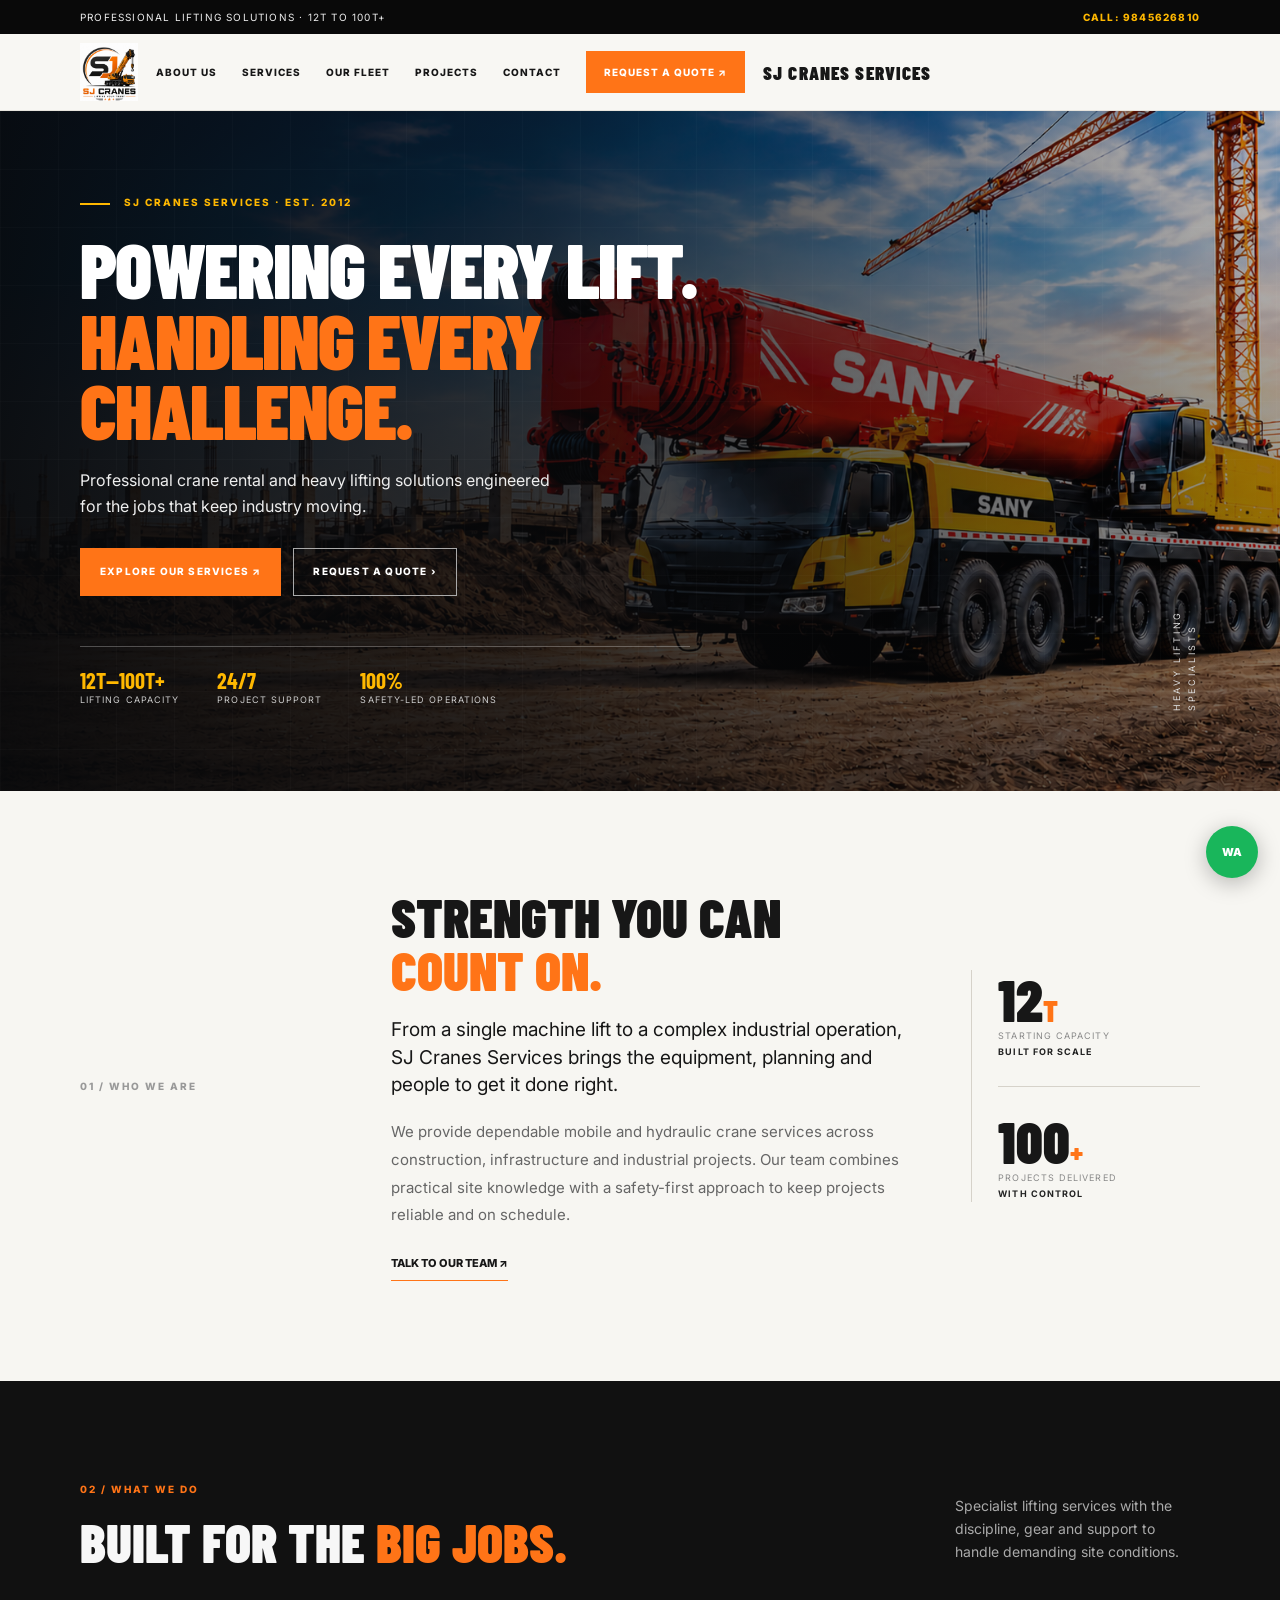
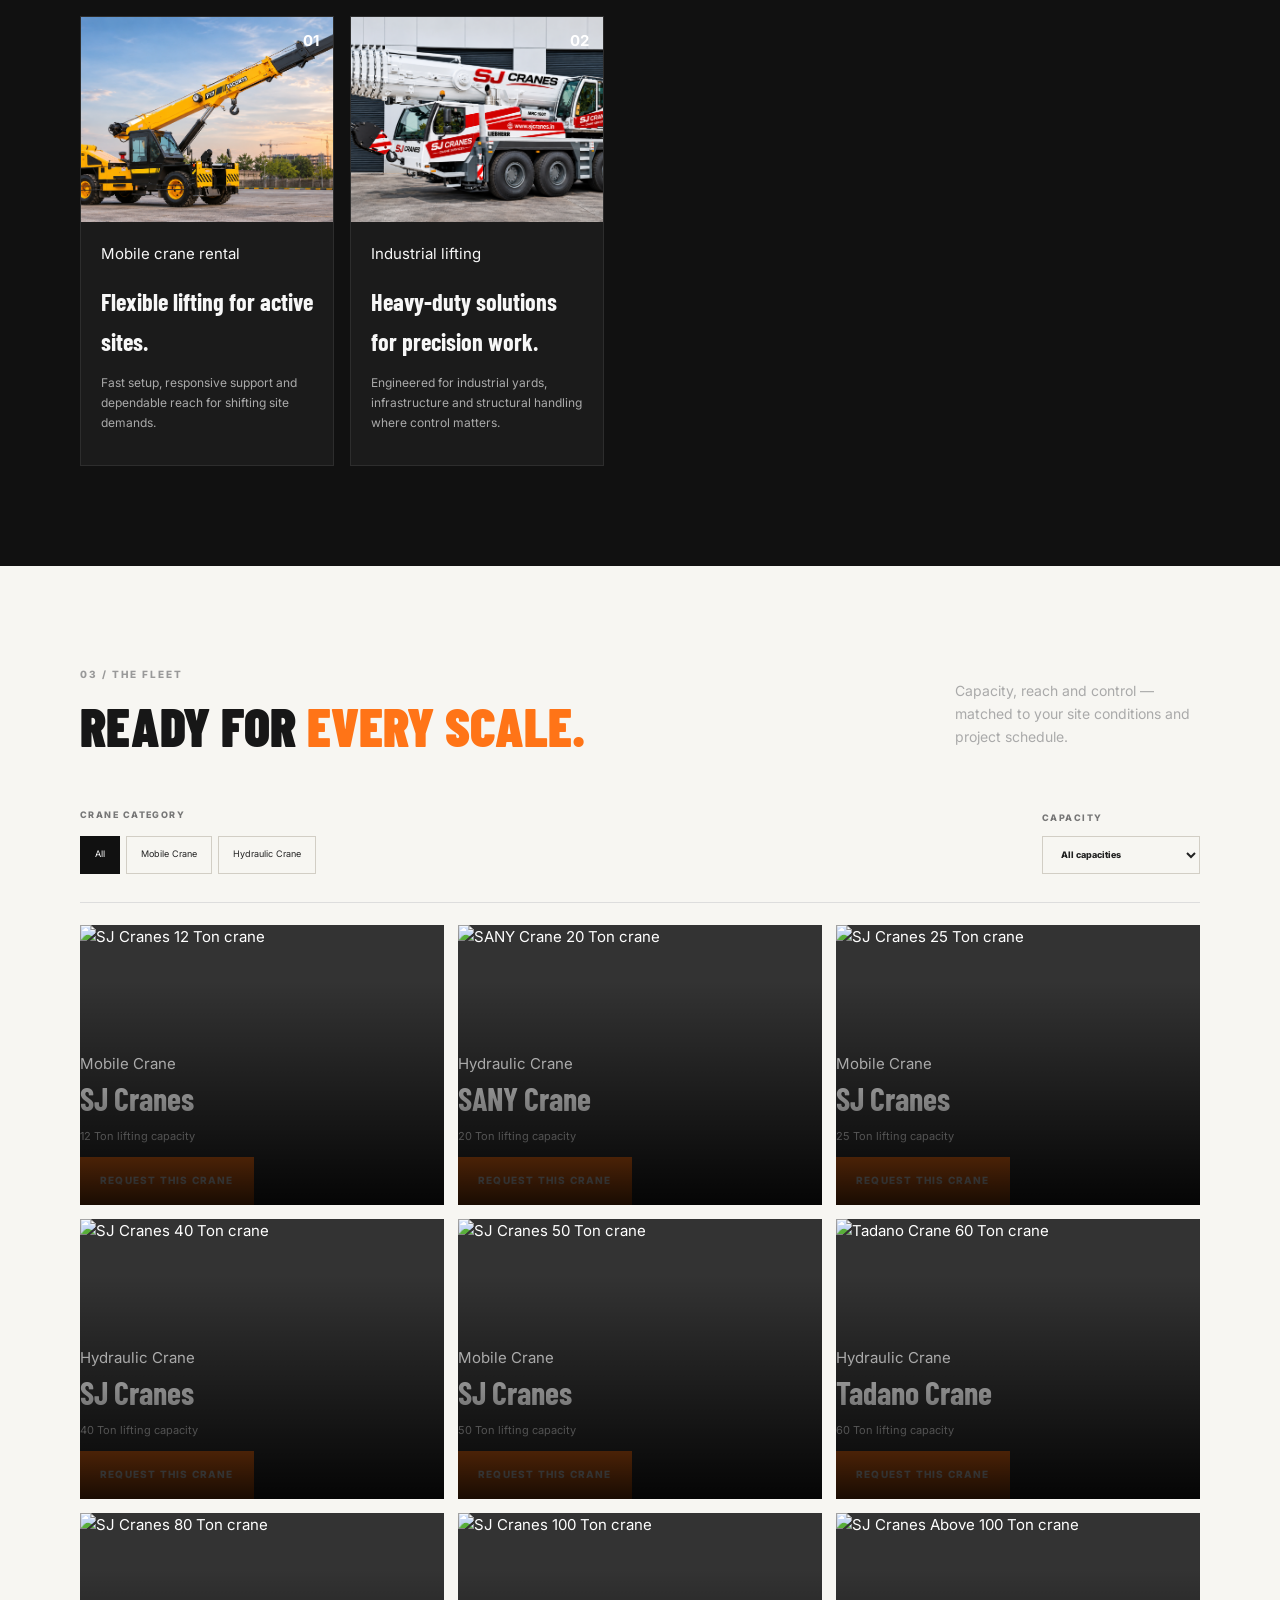
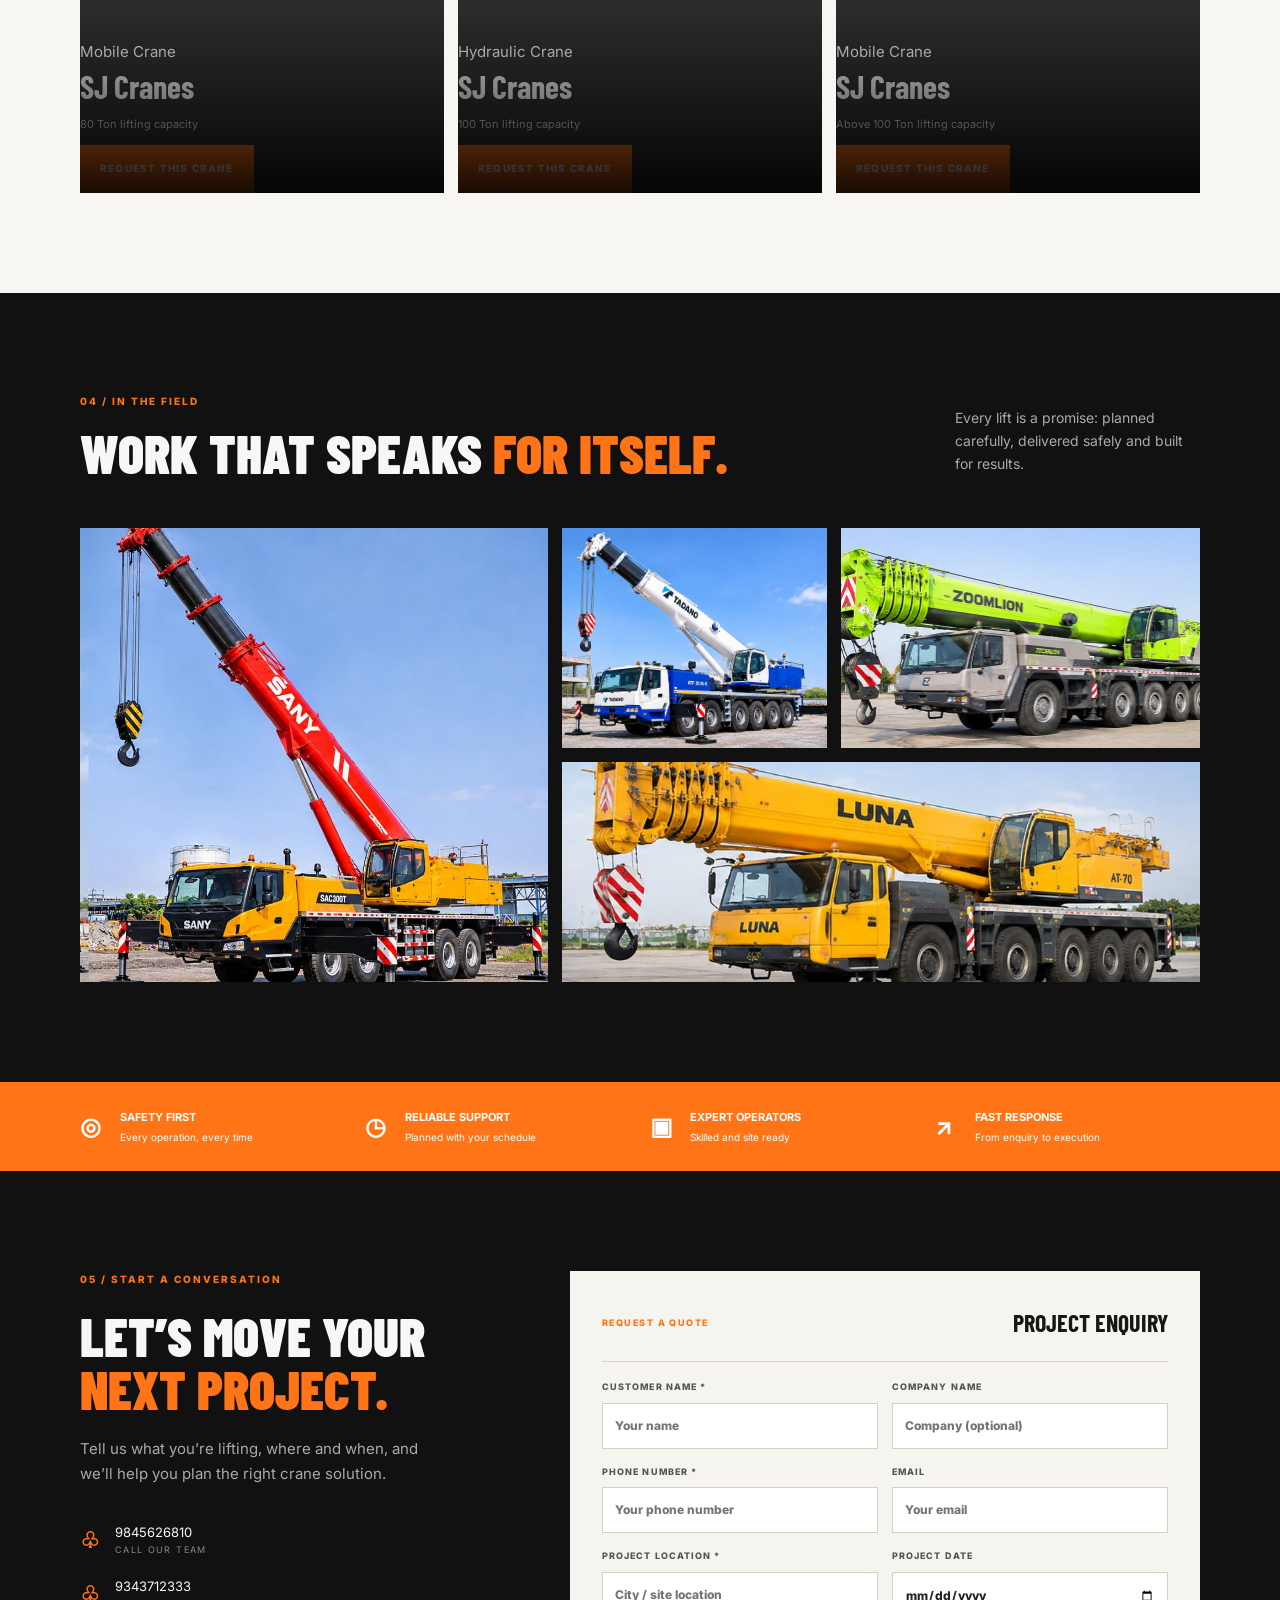
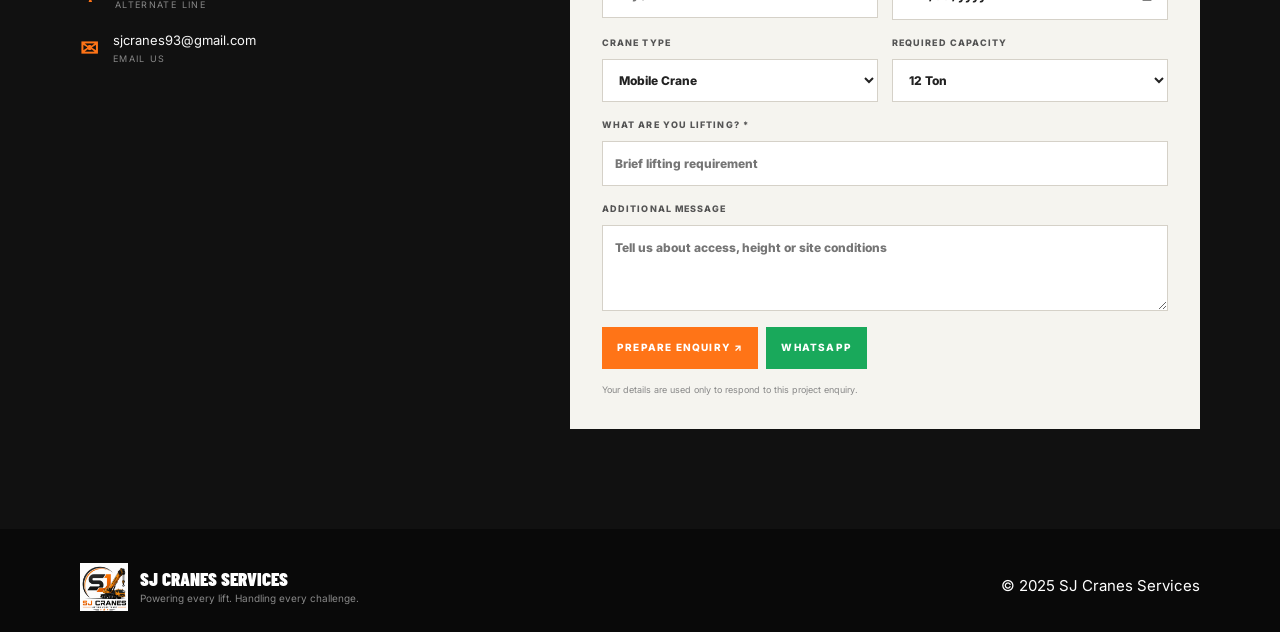
==== index.html @ b0d971dd "Update crane category button labels for clarity" ====
<!doctype html>
<html lang="en">
<head>
  <meta charset="utf-8">
  <meta name="viewport" content="width=device-width, initial-scale=1">
  <meta name="theme-color" content="#101010">
  <meta name="description" content="SJ Cranes Services — professional crane rental and heavy lifting solutions, 12T to 100T+.">
  <title>SJ Cranes Services | Professional Crane Rental</title>
  <link rel="preconnect" href="https://fonts.googleapis.com">
  <link rel="preconnect" href="https://fonts.gstatic.com" crossorigin>
  <link rel="stylesheet" href="./style.css">
</head>
<body>
  <div class="topline"><div class="container top-inner"><span>Professional lifting solutions · 12T to 100T+</span><a href="tel:+919845626810">Call: 9845626810</a></div></div>
  <header class="site-header">
    <div class="container nav-inner">
     <img src="./sj-cranes-logo.png" alt="SJ Cranes Services logo">
      <button class="menu-button" id="menuButton" aria-label="Toggle navigation" aria-expanded="false">☰</button>
      <nav class="nav-links" id="navLinks">
        <a href="#about">About us</a><a href="#services">Services</a><a href="#fleet">Our fleet</a><a href="#projects">Projects</a><a href="#contact">Contact</a>
        <a class="nav-cta" href="#contact">Request a quote ↗</a>
      </nav>
    </div>
  </header>

  <main id="home">
    <section class="hero">
  <div class="hero-grid"></div>
  <div class="container hero-content">
        <div class="hero-copy reveal">
          <div class="eyebrow"><i></i> SJ CRANES SERVICES · EST. 2012</div>
          <h1>POWERING EVERY LIFT.<br><em>HANDLING EVERY CHALLENGE.</em></h1>
          <p>Professional crane rental and heavy lifting solutions engineered for the jobs that keep industry moving.</p>
          <div class="hero-actions"><a class="button primary" href="#services">Explore our services ↗</a><a class="button outline" href="#contact">Request a quote ›</a></div>
          <div class="hero-proof"><span><strong>12T—100T+</strong><small>Lifting capacity</small></span><span><strong>24/7</strong><small>Project support</small></span><span><strong>100%</strong><small>Safety-led operations</small></span></div>
        </div>
        <div class="hero-mark">HEAVY LIFTING<br> SPECIALISTS <i></i></div>
      </div>
    </section>

    <section id="about" class="section about-section">
      <div class="container about-grid">
        <div class="section-tag">01 / WHO WE ARE</div>
        <div class="about-copy reveal"><h2>STRENGTH YOU CAN<br><span>COUNT ON.</span></h2>
          <p class="lead">From a single machine lift to a complex industrial operation, SJ Cranes Services brings the equipment, planning and people to get it done right.</p>
          <p>We provide dependable mobile and hydraulic crane services across construction, infrastructure and industrial projects. Our team combines practical site knowledge with a safety-first approach to keep projects reliable and on schedule.</p>
          <a class="text-link" href="#contact">Talk to our team ↗</a>
        </div>
        <div class="about-stat"><div class="stat-number">12<span>T</span></div><small>STARTING CAPACITY<br><b>BUILT FOR SCALE</b></small><hr><div class="stat-number">100<span>+</span></div><small>PROJECTS DELIVERED<br><b>WITH CONTROL</b></small></div>
      </div>
    </section>

    <section id="services" class="section dark-section">
      <div class="container">
        <div class="section-heading"><div><div class="section-tag orange">02 / WHAT WE DO</div><h2>BUILT FOR THE <span>BIG JOBS.</span></h2></div><p>Specialist lifting services with the discipline, gear and support to handle demanding site conditions.</p></div>
        <div class="service-grid">
          <article class="service-card reveal"><div class="service-image"><img src="./Sunset Escort.png" alt="Mobile crane rental" loading="lazy"><b>01</b></div><div class="service-body"><div class="service-copy"><span>Mobile crane rental</span><h3>Flexible lifting for active sites.</h3></div><p>Fast setup, responsive support and dependable reach for shifting site demands.</p></div></article>
          <article class="service-card reveal"><div class="service-image"><img src="./MRC 160T.png" alt="Industrial material handling" loading="lazy"><b>02</b></div><div class="service-body"><div class="service-copy"><span>Industrial lifting</span><h3>Heavy-duty solutions for precision work.</h3></div><p>Engineered for industrial yards, infrastructure and structural handling where control matters.</p></div></article>
        </div>
      </div>
    </section>

    <section id="fleet" class="section fleet-section">
      <div class="container">
        <div class="section-heading"><div><div class="section-tag">03 / THE FLEET</div><h2>READY FOR <span>EVERY SCALE.</span></h2></div><p>Capacity, reach and control — matched to your site conditions and project schedule.</p></div>
        <div class="filters">
          <div class="filter-group"><label>Crane category</label><div class="filter-buttons" id="categoryFilters"><button class="active" data-category="All">All</button><button data-category="Mobile Crane">Mobile Crane</button><button data-category="Hydraulic Crane">Hydraulic Crane</button></div></div>
          <label class="capacity-filter">Capacity<select id="capacityFilter"><option>All capacities</option></select></label>
        </div>
        <div class="fleet-grid" id="fleetGrid"></div>
      </div>
    </section>

    <section id="projects" class="section projects-section">
      <div class="container">
        <div class="section-heading"><div><div class="section-tag orange">04 / IN THE FIELD</div><h2>WORK THAT SPEAKS <span>FOR ITSELF.</span></h2></div><p>Every lift is a promise: planned carefully, delivered safely and built for results.</p></div>
        <div class="project-grid" id="projectGrid">
          <button class="project-tile tile-1" data-image="./Sany.jpeg"><img src="./Sany.jpeg" alt="SANY crane project"></button>
          <button class="project-tile" data-image="./Tadano.jpeg"><img src="./Tadano.jpeg" alt="Tadano crane project"></button>
          <button class="project-tile" data-image="./Zoomlion.jpeg"><img src="./Zoomlion.jpeg" alt="Zoomlion crane project"></button>
          <button class="project-tile tile-4" data-image="./Luna.jpeg"><img src="./Luna.jpeg" alt="Luna crane project"></button>
        </div>
      </div>
    </section>

    <section class="trust-strip"><div class="container trust-grid"><div><b>◎</b><strong>Safety first</strong><small>Every operation, every time</small></div><div><b>◷</b><strong>Reliable support</strong><small>Planned with your schedule</small></div><div><b>▣</b><strong>Expert operators</strong><small>Skilled and site ready</small></div><div><b>↗</b><strong>Fast response</strong><small>From enquiry to execution</small></div></div></section>

    <section id="contact" class="section contact-section">
      <div class="container contact-grid">
        <div class="contact-copy"><div class="section-tag orange">05 / START A CONVERSATION</div><h2>LET’S MOVE YOUR<br><span>NEXT PROJECT.</span></h2><p>Tell us what you’re lifting, where and when, and we’ll help you plan the right crane solution.</p>
          <div class="contact-list"><a href="tel:+919845626810"><b>♧</b><span>9845626810<small>CALL OUR TEAM</small></span></a><a href="tel:+919343712333"><b>♧</b><span>9343712333<small>ALTERNATE LINE</small></span></a><a href="mailto:sjcranes93@gmail.com"><b>✉</b><span>sjcranes93@gmail.com<small>EMAIL US</small></span></a></div>
        </div>
        <form class="quote-form" id="quoteForm">
          <div class="form-heading"><span>REQUEST A QUOTE</span><b>PROJECT ENQUIRY</b></div>
          <div class="form-row"><label>CUSTOMER NAME *<input name="customer_name" required placeholder="Your name"></label><label>COMPANY NAME<input name="company_name" placeholder="Company (optional)"></label></div>
          <div class="form-row"><label>PHONE NUMBER *<input name="phone" type="tel" required minlength="7" placeholder="Your phone number"></label><label>EMAIL<input name="email" type="email" placeholder="Your email"></label></div>
          <div class="form-row"><label>PROJECT LOCATION *<input name="location" required placeholder="City / site location"></label><label>PROJECT DATE<input name="project_date" type="date"></label></div>
          <div class="form-row"><label>CRANE TYPE<select name="crane_type"><option>Mobile Crane</option><option>Hydraulic Crane</option><option>Crawler Crane</option></select></label><label>REQUIRED CAPACITY<select name="capacity" id="formCapacity"><option>12 Ton</option></select></label></div>
          <label>WHAT ARE YOU LIFTING? *<input name="requirements" required placeholder="Brief lifting requirement"></label>
          <label>ADDITIONAL MESSAGE<textarea name="message" rows="3" placeholder="Tell us about access, height or site conditions"></textarea></label>
          <p class="form-notice" id="formNotice" aria-live="polite"></p>
          <div class="form-actions"><button class="button primary" type="submit">Prepare enquiry ↗</button><a class="button whatsapp" id="formWhatsapp" target="_blank" rel="noreferrer">WhatsApp</a></div>
          <small class="form-footnote">Your details are used only to respond to this project enquiry.</small>
        </form>
      </div>
    </section>
  </main>
  <footer><div class="container footer-inner"><a class="footer-brand" href="#home"><img src="./sj-cranes-logo.png" alt=""><span><b>SJ CRANES SERVICES</b><small>Powering every lift. Handling every challenge.</small></span></a><p>© 2025 SJ Cranes Services</p></div></footer>
  <a class="floating-whatsapp" href="https://wa.me/919343712333" target="_blank" rel="noreferrer" aria-label="Chat on WhatsApp">WA</a>
  <div class="lightbox" id="lightbox" aria-hidden="true"><button id="lightboxClose" aria-label="Close">×</button><img id="lightboxImage" alt="Expanded crane project"></div>
  <script src="./main.js"></script>
</body>
</html>
---- style.css ----
@import url('https://fonts.googleapis.com/css2?family=Barlow+Condensed:wght@500;600;700;800;900&family=Inter:wght@400;500;600;700;800&display=swap');
:root{--orange:#ff7417;--yellow:#ffb800;--black:#101010;--white:#f7f6f2;--muted:#aaa;--container:1120px}
*{box-sizing:border-box}html{scroll-behavior:smooth;scroll-padding-top:85px}body{margin:0;background:var(--white);color:#171717;font:15px/1.65 Inter,Arial,sans-serif}img{display:block;max-width:100%}a{color:inherit;text-decoration:none}button,input,select,textarea{font:inherit}.container{width:min(var(--container),calc(100% - 48px));margin:auto}
.topline{background:#090909;color:#eee;font-size:10px;letter-spacing:.12em;text-transform:uppercase}.top-inner{min-height:34px;display:flex;align-items:center;justify-content:space-between}.top-inner a{color:var(--yellow);font-weight:800}
.site-header{position:sticky;top:0;z-index:50;background:rgba(248,247,243,.97);border-bottom:1px solid #e7e4dd;backdrop-filter:blur(12px)}.nav-inner{min-height:76px;display:flex;align-items:center;gap:18px}.nav-inner>img{width:58px;height:58px;object-fit:contain;flex:none}.nav-inner:after{content:"SJ CRANES SERVICES";font:900 19px "Barlow Condensed",sans-serif;letter-spacing:.06em;margin-right:auto}.nav-links{display:flex;align-items:center;gap:25px}.nav-links a{font-size:10px;font-weight:800;letter-spacing:.1em;text-transform:uppercase}.nav-links a:hover{color:var(--orange)}.nav-links .nav-cta{background:var(--orange);color:white;padding:13px 18px}.menu-button{display:none}
.hero{min-height:680px;position:relative;overflow:hidden;color:white;background:linear-gradient(90deg,rgba(8,9,11,.96),rgba(8,9,11,.78) 42%,rgba(8,9,11,.24)),linear-gradient(0deg,rgba(0,0,0,.4),transparent),url("Construction Site.png") center/cover no-repeat}.hero:after{content:"";position:absolute;inset:0;pointer-events:none;opacity:.14;background-image:linear-gradient(#fff2 1px,transparent 1px),linear-gradient(90deg,#fff2 1px,transparent 1px);background-size:58px 58px}.hero-content{min-height:680px;position:relative;z-index:1;display:flex;align-items:center}.hero-copy{width:min(650px,75%);padding:65px 0}.eyebrow,.section-tag{font-size:10px;font-weight:800;letter-spacing:.2em;text-transform:uppercase;color:#999}.eyebrow{color:var(--yellow);margin-bottom:22px}.eyebrow i{display:inline-block;width:30px;height:2px;background:var(--yellow);vertical-align:middle;margin-right:10px}.hero h1,h2,h3,.stat-number,.form-heading b{font-family:"Barlow Condensed",Impact,sans-serif}.hero h1{font-size:clamp(48px,6vw,82px);line-height:.92;letter-spacing:-.02em;font-weight:900;margin:0 0 22px}.hero h1 em{font-style:normal;color:var(--orange)}.hero-copy>p{max-width:470px;color:#eee;font-size:16px}.hero-actions{display:flex;gap:12px;flex-wrap:wrap;margin-top:28px}.button{display:inline-flex;align-items:center;justify-content:center;min-height:48px;padding:0 19px;border:1px solid transparent;font-size:10px;font-weight:800;letter-spacing:.12em;text-transform:uppercase;cursor:pointer}.button.primary{background:var(--orange);color:white}.button.outline{border-color:#aaa;color:white}.button.whatsapp{background:#19a95b;color:white}.button.dark{background:#111;color:white}.hero-proof{display:flex;gap:38px;margin-top:50px;padding-top:20px;border-top:1px solid #ffffff44;max-width:610px}.hero-proof span{display:flex;flex-direction:column}.hero-proof strong{color:var(--yellow);font:700 22px "Barlow Condensed"}.hero-proof small{font-size:9px;color:#ccc;text-transform:uppercase;letter-spacing:.12em}.hero-mark{position:absolute;right:0;bottom:80px;writing-mode:vertical-rl;transform:rotate(180deg);font-size:9px;letter-spacing:.3em;color:#ddd}
.section{padding:100px 0}.section h2{font-size:clamp(36px,4.2vw,58px);line-height:.98;font-weight:900;margin:0}.section h2 span{color:var(--orange)}.about-grid{display:grid;grid-template-columns:1fr 2fr .85fr;gap:42px;align-items:center}.about-copy h2{margin-bottom:20px}.about-copy .lead{font-size:19px;line-height:1.45}.about-copy p:not(.lead){color:#666;line-height:1.85}.text-link{display:inline-block;margin-top:10px;padding-bottom:8px;border-bottom:1px solid var(--orange);font-size:11px;font-weight:800;text-transform:uppercase}.about-stat{border-left:1px solid #d6d2ca;padding-left:26px}.stat-number{font-size:58px;line-height:1;font-weight:900}.stat-number span{color:var(--orange);font-size:30px}.about-stat small{display:block;color:#888;font-size:9px;letter-spacing:.12em;line-height:1.8}.about-stat small b{color:#222}.about-stat hr{border:0;border-top:1px solid #d6d2ca;margin:25px 0}
.dark-section,.projects-section,.contact-section{background:#111;color:#f7f7f7}.section-heading{display:flex;justify-content:space-between;align-items:end;gap:35px;margin-bottom:48px}.section-heading h2{margin-top:18px}.section-heading>p{max-width:245px;color:#aaa;margin:0 0 5px;font-size:14px}.orange{color:var(--orange)}.service-grid{display:grid;grid-template-columns:repeat(2,minmax(0,254px));gap:16px}.service-card{background:#1b1b1b;border:1px solid #ffffff14}.service-image{height:205px;position:relative;overflow:hidden}.service-image img{width:100%;height:100%;object-fit:cover}.service-image b{position:absolute;top:12px;right:14px;color:white}.service-body{min-height:230px;padding:20px}.service-icon{color:var(--orange);font-size:22px}.service-body h3{font-size:24px;margin:15px 0 8px}.service-body p{min-height:55px;color:#aaa;font-size:12px}.service-body a{color:var(--yellow);font-size:10px;font-weight:800;text-transform:uppercase}
.fleet-section{background:var(--white)}.filters{display:flex;justify-content:space-between;align-items:end;gap:24px;padding-bottom:28px;margin-bottom:22px;border-bottom:1px solid #ddd}.filter-group>label,.capacity-filter{font-size:9px;font-weight:800;letter-spacing:.16em;text-transform:uppercase;color:#777}.filter-buttons{display:flex;gap:6px;margin-top:10px}.filter-buttons button,.capacity-filter select{min-height:38px;padding:0 14px;border:1px solid #d2cec5;background:transparent;color:#222;font-size:9px;cursor:pointer}.filter-buttons button.active,.filter-buttons button:hover{background:#111;color:white;border-color:#111}.capacity-filter select{display:block;min-width:158px;margin-top:10px}.fleet-grid{display:grid;grid-template-columns:repeat(3,minmax(0,1fr));gap:14px}.fleet-card{min-height:280px;position:relative;display:flex;align-items:end;overflow:hidden;color:white;background:#333}.fleet-card>img{position:absolute;inset:0;width:100%;height:100%;object-fit:cover;transition:transform .4s}.fleet-card:hover>img{transform:scale(1.05)}.fleet-card:after{content:"";position:absolute;inset:20% 0 0;background:linear-gradient(transparent,rgba(0,0,0,.9))}.fleet-card-content{position:relative;z-index:1;width:100%;padding:20px}.fleet-card .category{color:var(--yellow);font-size:9px;font-weight:800;letter-spacing:.15em;text-transform:uppercase}.fleet-card h3{font-size:32px;line-height:1.1;margin:5px 0}.fleet-card p{font-size:11px;color:#ddd}.fleet-card a{font-size:9px;font-weight:800;text-transform:uppercase}
.project-grid{display:grid;grid-template-columns:1.5fr .85fr 1.15fr;grid-template-rows:220px 220px;gap:14px}.project-tile{position:relative;overflow:hidden;padding:0;border:0;background:#292929;cursor:pointer;text-align:left}.project-tile img{width:100%;height:100%;object-fit:cover;transition:transform .4s}.project-tile:hover img{transform:scale(1.05)}.project-tile span{position:absolute;left:20px;bottom:18px;color:white;font-size:9px;font-weight:800;text-transform:uppercase}.tile-1{grid-row:span 2}.tile-4{grid-column:2/4}
.trust-strip{background:var(--orange);color:white;padding:25px 0}.trust-grid{display:grid;grid-template-columns:repeat(4,1fr);gap:20px}.trust-grid>div{display:grid;grid-template-columns:30px 1fr;align-items:center;column-gap:10px}.trust-grid b{grid-row:span 2;font-size:24px}.trust-grid strong{font-size:11px;text-transform:uppercase}.trust-grid small{font-size:10px}
.contact-grid{display:grid;grid-template-columns:.8fr 1.2fr;gap:70px;align-items:start}.contact-copy h2{margin:22px 0}.contact-copy p{max-width:360px;color:#aaa}.contact-list{display:grid;gap:18px;margin:35px 0 25px}.contact-list a{display:flex;align-items:center;gap:15px;font-size:13px}.contact-list a>b{color:var(--orange);font-size:22px}.contact-list small{display:block;color:#888;font-size:9px;letter-spacing:.15em}.map-link{display:inline-flex;flex-direction:column;color:var(--yellow);font-size:10px;font-weight:800}.map-link small{margin-top:5px;color:#aaa;font-weight:500}.quote-form{padding:32px;background:#f5f4ef;color:#171717}.form-heading{display:flex;justify-content:space-between;align-items:center;gap:15px;padding-bottom:18px;margin-bottom:18px;border-bottom:1px solid #d8d4cc}.form-heading span{color:var(--orange);font-size:9px;font-weight:800;letter-spacing:.16em}.form-heading b{font-size:24px}.quote-form label{display:block;margin-bottom:16px;color:#555;font-size:9px;font-weight:800;letter-spacing:.12em}.form-row{display:grid;grid-template-columns:1fr 1fr;gap:14px}.quote-form input,.quote-form select,.quote-form textarea{display:block;width:100%;margin-top:8px;padding:12px;min-height:43px;border:1px solid #d5d1c8;background:white;color:#222;font-size:12px;letter-spacing:0}.quote-form input:focus,.quote-form select:focus,.quote-form textarea:focus{outline:1px solid var(--orange)}.quote-form textarea{resize:vertical}.form-actions{display:flex;gap:8px;flex-wrap:wrap}.form-actions .button{min-height:42px;padding-inline:14px}.form-footnote{display:block;margin-top:14px;color:#888;font-size:9px}.form-notice{font-size:12px;color:#287a43}
footer{background:#090909;color:white;padding:30px 0 18px}.footer-inner{display:grid;grid-template-columns:1fr auto;align-items:center;gap:22px}.footer-brand{display:flex;align-items:center;gap:12px}.footer-brand img{width:48px;height:48px;object-fit:contain;background:white}.footer-brand b{display:block;font:900 19px "Barlow Condensed"}.footer-brand small{display:block;color:#888;font-size:10px}.footer-links{display:flex;gap:24px;font-size:9px;text-transform:uppercase}.footer-bottom{grid-column:1/-1;padding-top:18px;border-top:1px solid #282828;color:#777;font-size:9px}.floating-whatsapp{position:fixed;z-index:60;right:22px;bottom:22px;display:grid;place-items:center;width:52px;height:52px;border-radius:50%;background:#19b65b;color:white;font-size:11px;font-weight:900;box-shadow:0 5px 22px #0004}.lightbox{position:fixed;z-index:100;inset:0;display:none;align-items:center;justify-content:center;padding:35px;background:#000f}.lightbox[aria-hidden="false"]{display:flex}.lightbox img{max-width:92vw;max-height:85vh;object-fit:contain}.lightbox button{position:absolute;top:20px;right:25px;border:0;background:none;color:white;font-size:42px;cursor:pointer}
@media(prefers-reduced-motion:reduce){*{scroll-behavior:auto!important;animation-duration:.01ms!important;transition-duration:.01ms!important}}
@media(max-width:900px){.nav-links{gap:13px}.nav-links a{font-size:9px}.about-grid{grid-template-columns:1fr 2fr}.about-stat{grid-column:2;display:flex;align-items:center;gap:15px;border-left:0;border-top:1px solid #ddd;padding:20px 0 0}.about-stat hr{display:none}.fleet-grid{grid-template-columns:repeat(2,1fr)}.contact-grid{gap:35px}}
@media(max-width:650px){.container{width:calc(100% - 36px)}.top-inner{font-size:8px;letter-spacing:.05em}.nav-inner{min-height:66px;gap:10px}.nav-inner>img{width:48px;height:48px;flex-basis:48px}.nav-inner:after{font-size:16px}.menu-button{display:block;margin-left:auto;border:1px solid #bbb;background:transparent;padding:8px 11px}.nav-links{display:none;position:absolute;top:66px;left:0;right:0;padding:16px;background:#f7f6f2;box-shadow:0 12px 20px #0002;flex-direction:column;align-items:stretch;gap:0}.nav-links.open,.nav-links.show{display:flex}.nav-links a{padding:12px 8px;font-size:11px}.nav-links .nav-cta{text-align:center}.hero,.hero-content{min-height:620px}.hero{background-position:58% center}.hero-copy{width:100%;padding:60px 0 40px}.hero h1{font-size:clamp(44px,13vw,66px)}.hero-copy>p{font-size:14px}.hero-proof{gap:18px;margin-top:38px}.hero-proof strong{font-size:19px}.hero-mark{display:none}.section{padding:70px 0}.about-grid{grid-template-columns:1fr;gap:22px}.about-stat{grid-column:auto;justify-content:space-between}.section-heading{display:block;margin-bottom:30px}.section-heading>p{margin-top:18px}.service-grid,.fleet-grid{grid-template-columns:1fr}.service-image{height:210px}.filters{display:block}.filter-buttons{flex-wrap:wrap}.capacity-filter{display:block;margin-top:20px}.capacity-filter select{width:100%}.fleet-card{min-height:330px}.project-grid{grid-template-columns:1fr 1fr;grid-template-rows:190px 190px;gap:10px}.tile-1{grid-row:auto}.tile-4{grid-column:auto}.trust-grid{grid-template-columns:1fr 1fr;gap:18px 10px}.trust-grid strong{font-size:9px}.trust-grid small{font-size:8px}.contact-grid{grid-template-columns:1fr;gap:35px}.quote-form{padding:22px 17px}.form-row{grid-template-columns:1fr;gap:0}.form-heading b{font-size:21px}.form-actions .button{flex:1}.footer-inner{grid-template-columns:1fr}.footer-bottom{grid-column:auto}.floating-whatsapp{width:48px;height:48px;right:15px;bottom:15px}}
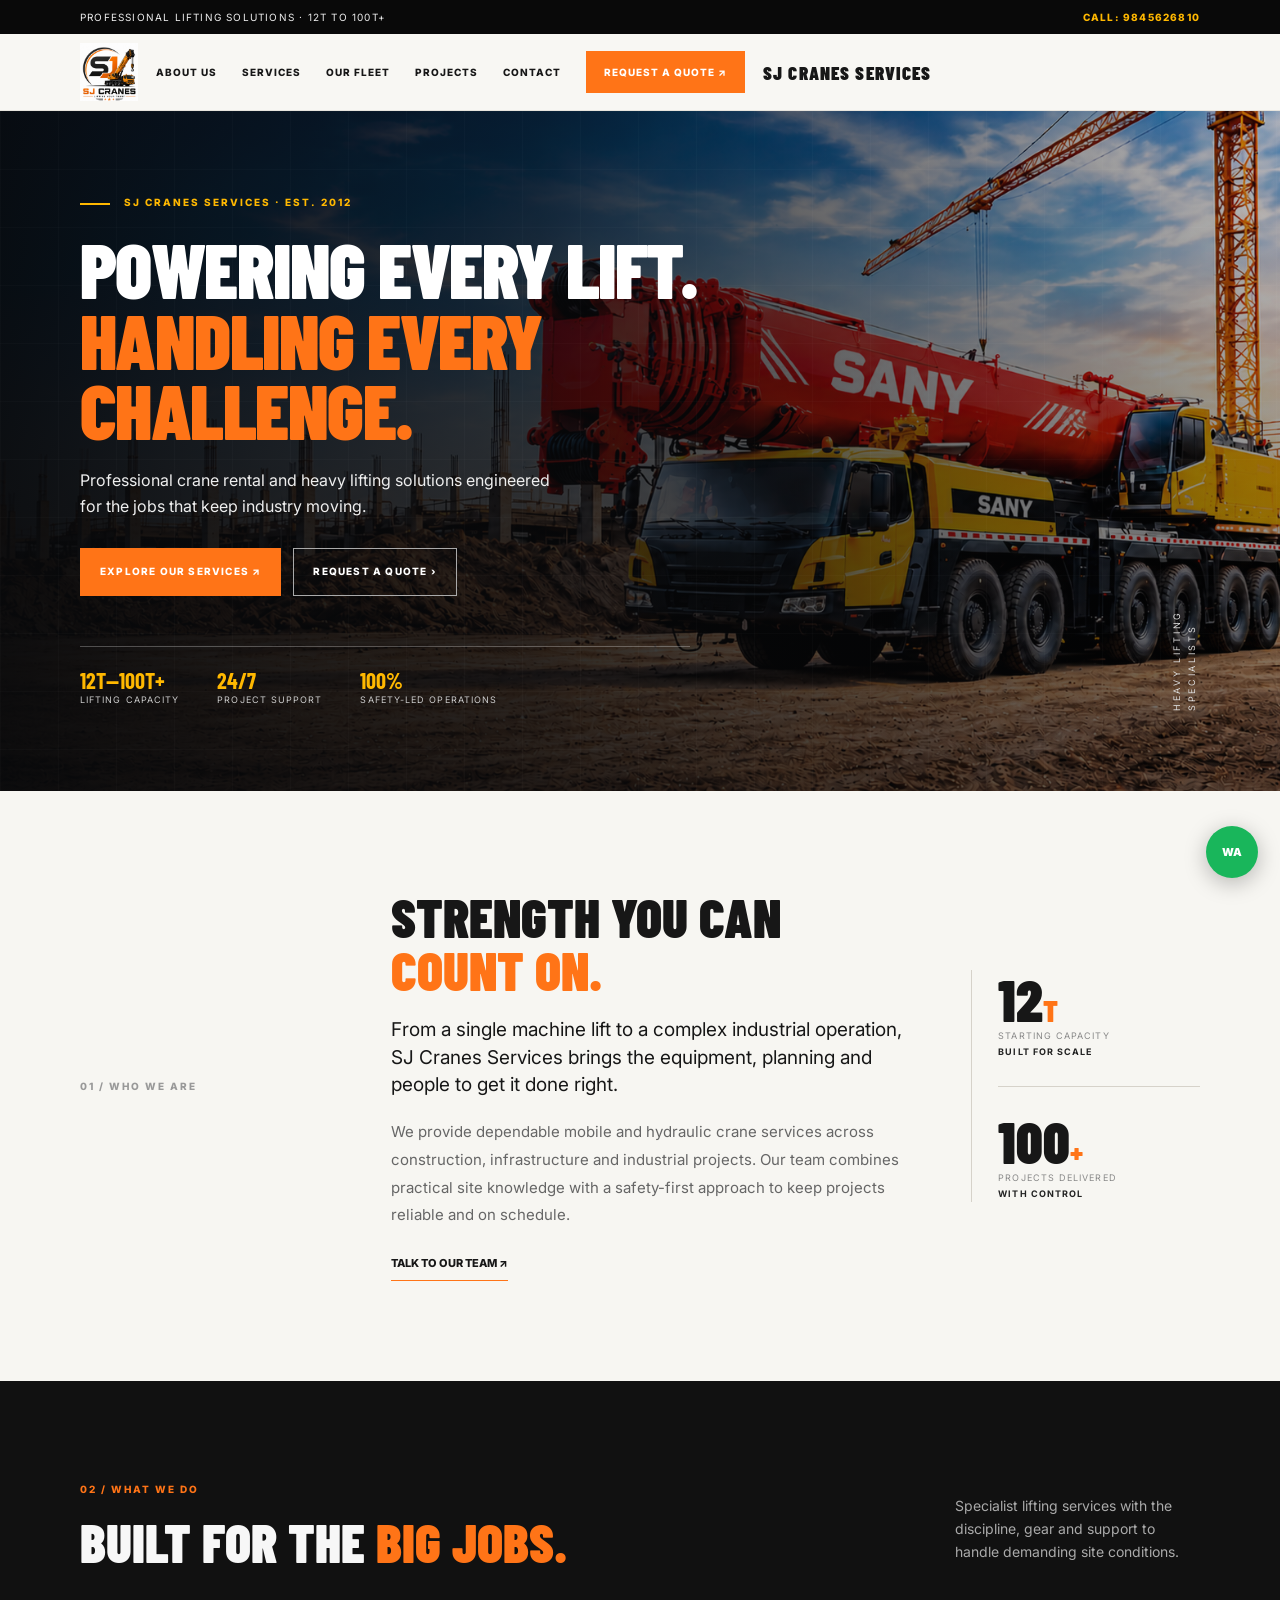
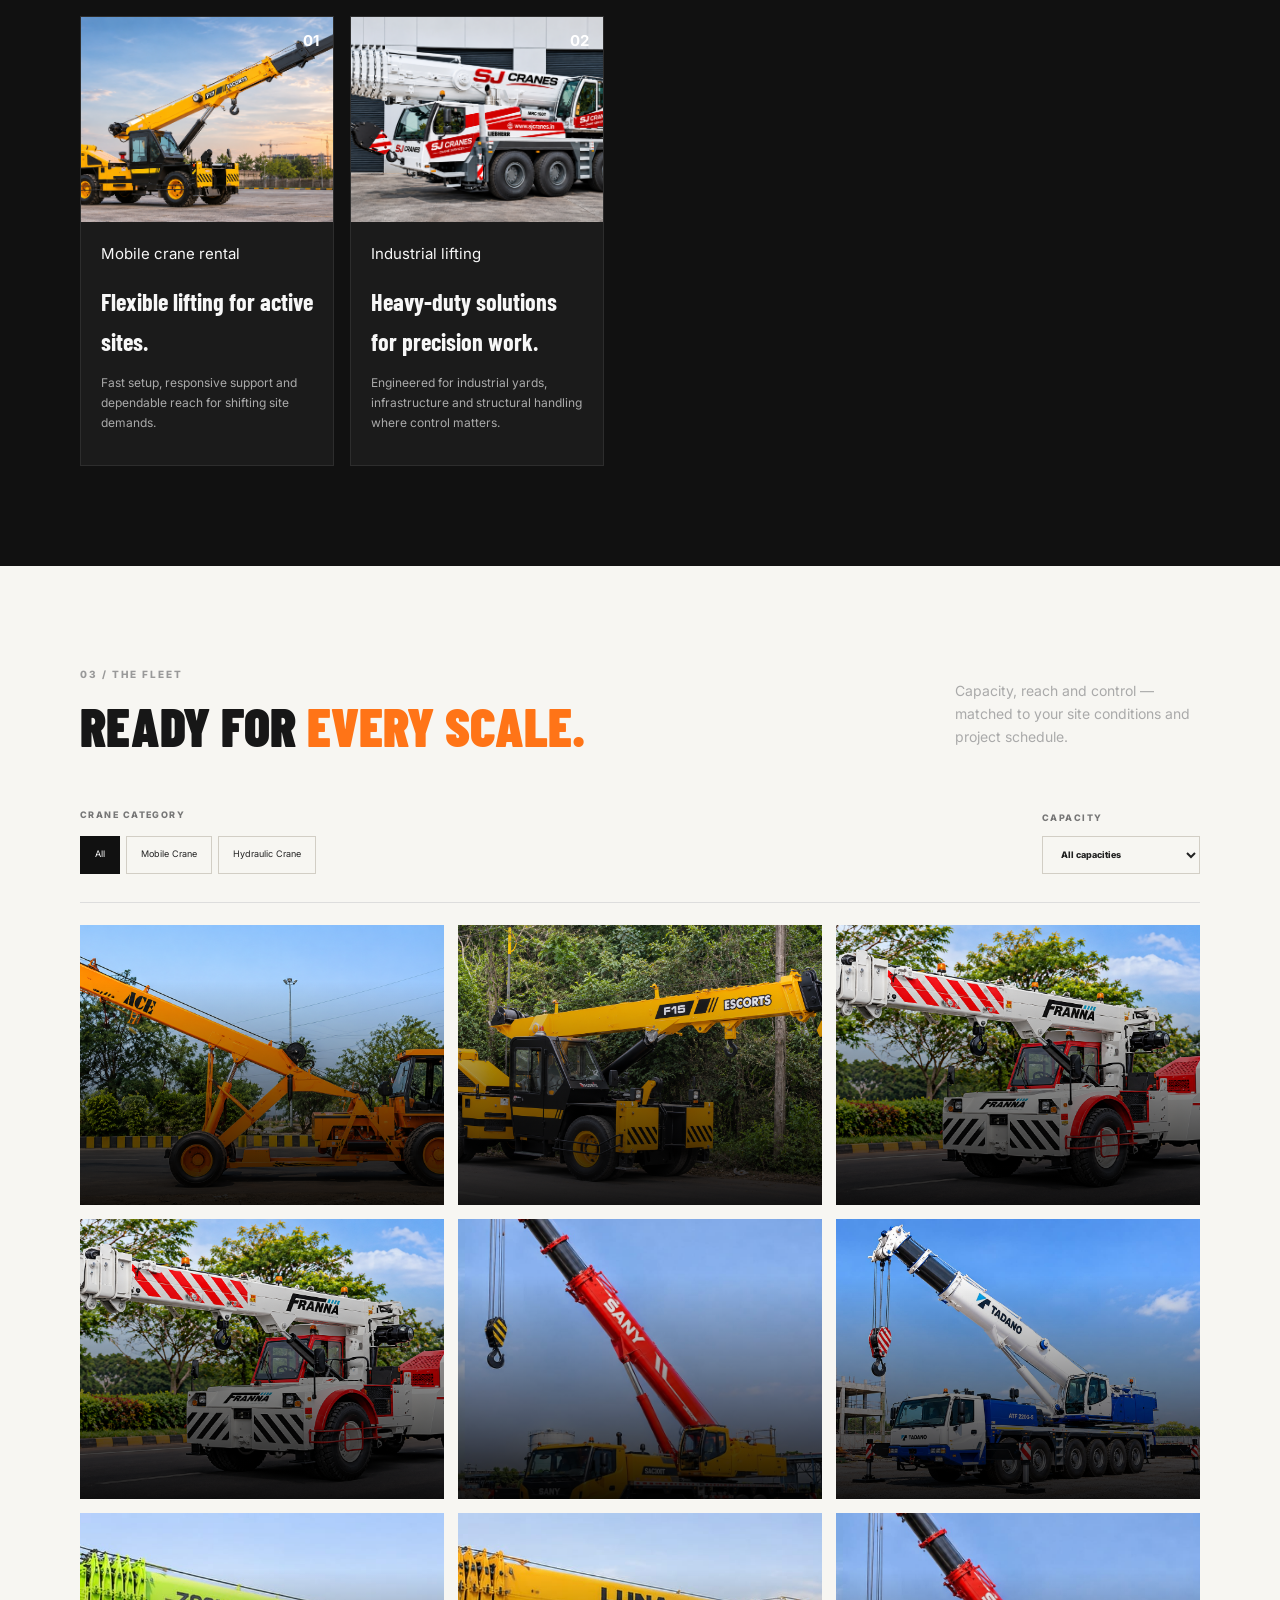
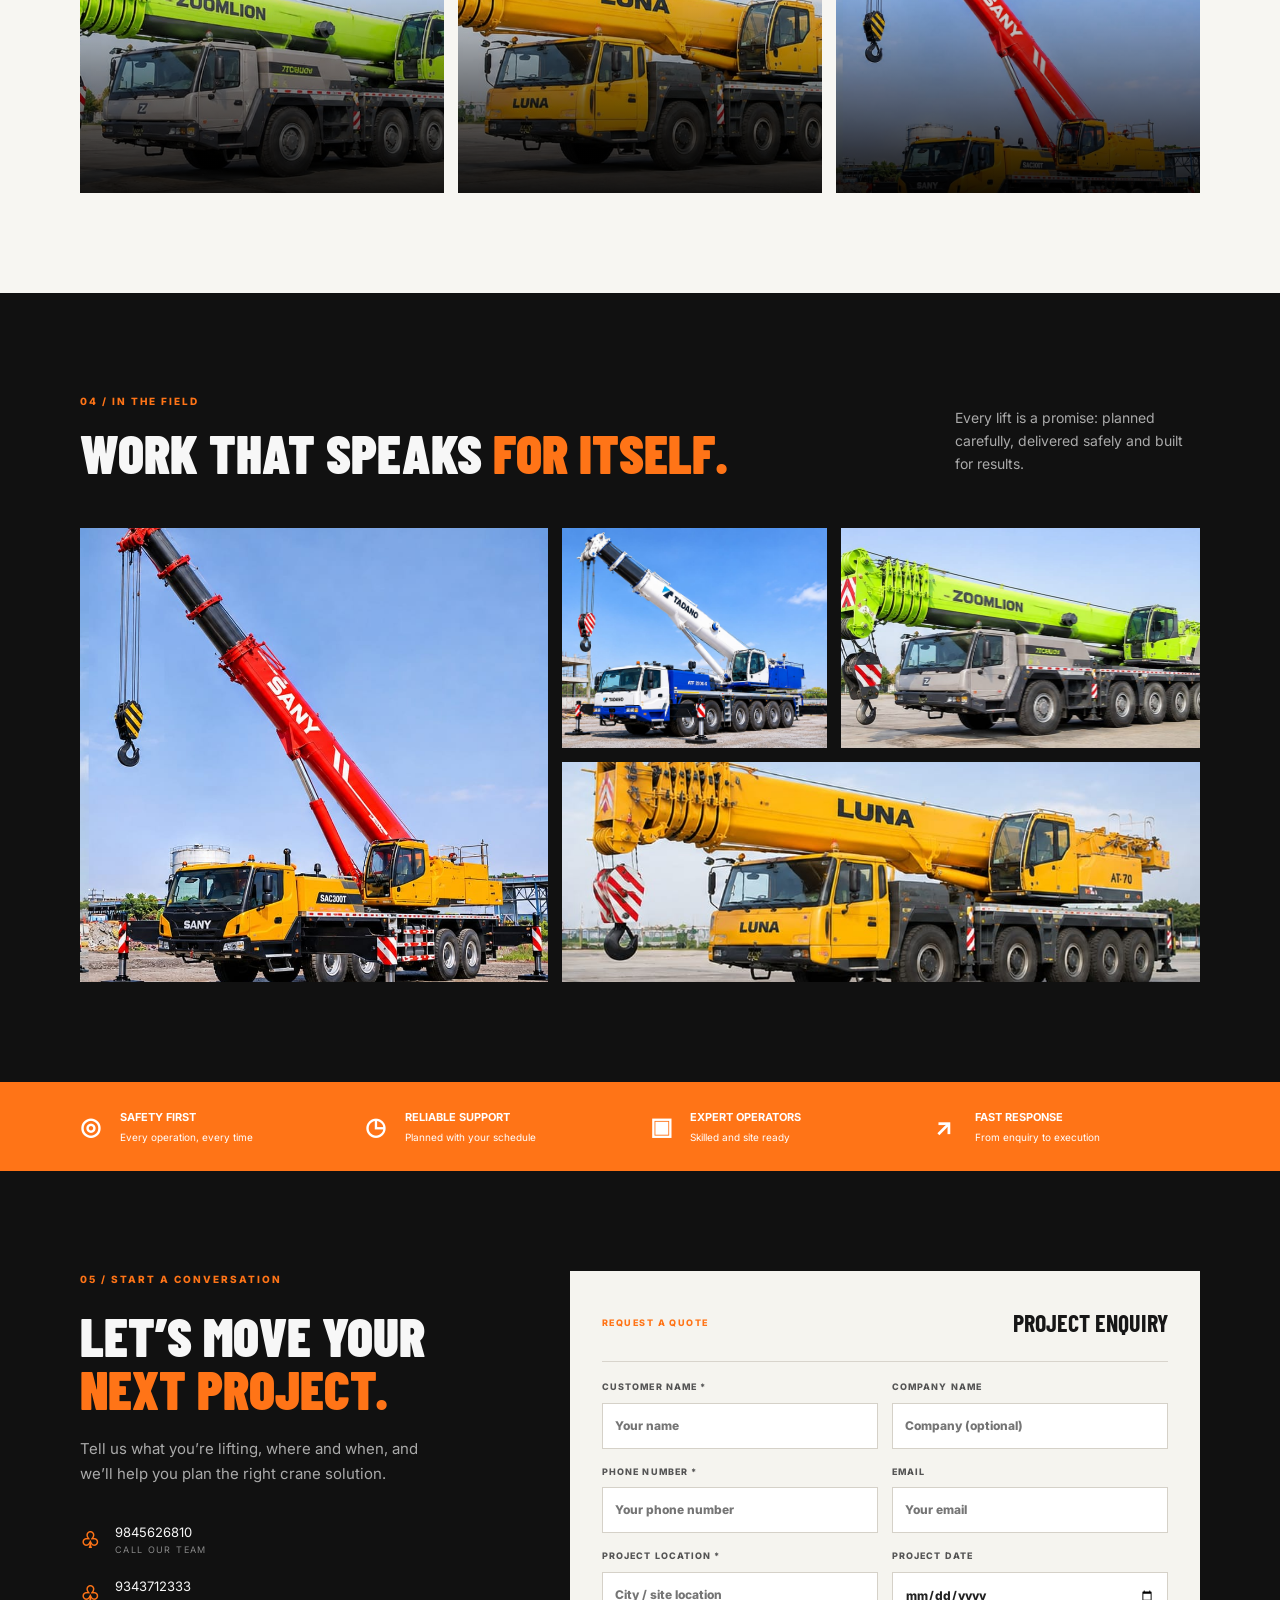
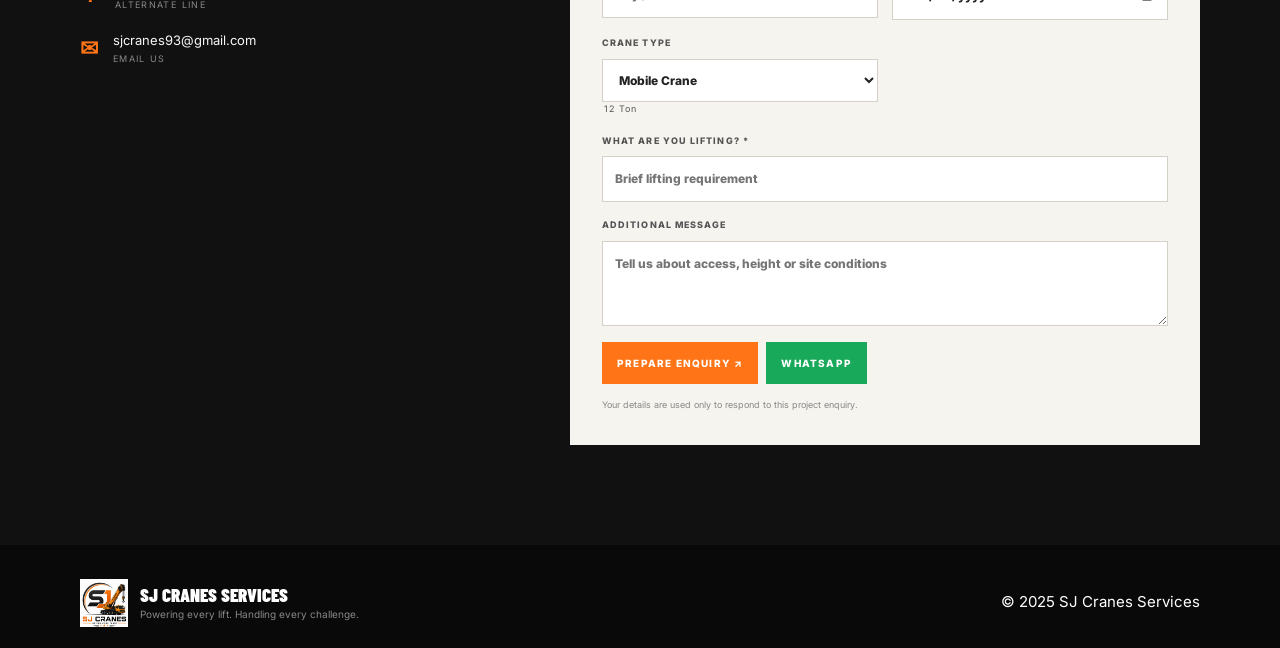
==== commit 49d398b9: "Update index.html" ====
--- a/index.html
+++ b/index.html
@@ -95,7 +95,7 @@
           <div class="form-row"><label>CUSTOMER NAME *<input name="customer_name" required placeholder="Your name"></label><label>COMPANY NAME<input name="company_name" placeholder="Company (optional)"></label></div>
           <div class="form-row"><label>PHONE NUMBER *<input name="phone" type="tel" required minlength="7" placeholder="Your phone number"></label><label>EMAIL<input name="email" type="email" placeholder="Your email"></label></div>
           <div class="form-row"><label>PROJECT LOCATION *<input name="location" required placeholder="City / site location"></label><label>PROJECT DATE<input name="project_date" type="date"></label></div>
-          <div class="form-row"><label>CRANE TYPE<select name="crane_type"><option>Mobile Crane</option><option>Hydraulic Crane</option><option>Crawler Crane</option></select></label><label>REQUIRED CAPACITY<select name="capacity" id="formCapacity"><option>12 Ton</option></select></label></div>
+          <div class="form-row"><label>CRANE TYPE<select name="crane_type"><option>Mobile Crane</option><option>Hydraulic Crane</option><option>REQUIRED CAPACITY<select name="capacity" id="formCapacity"><option>12 Ton</option></select></label></div>
           <label>WHAT ARE YOU LIFTING? *<input name="requirements" required placeholder="Brief lifting requirement"></label>
           <label>ADDITIONAL MESSAGE<textarea name="message" rows="3" placeholder="Tell us about access, height or site conditions"></textarea></label>
           <p class="form-notice" id="formNotice" aria-live="polite"></p>
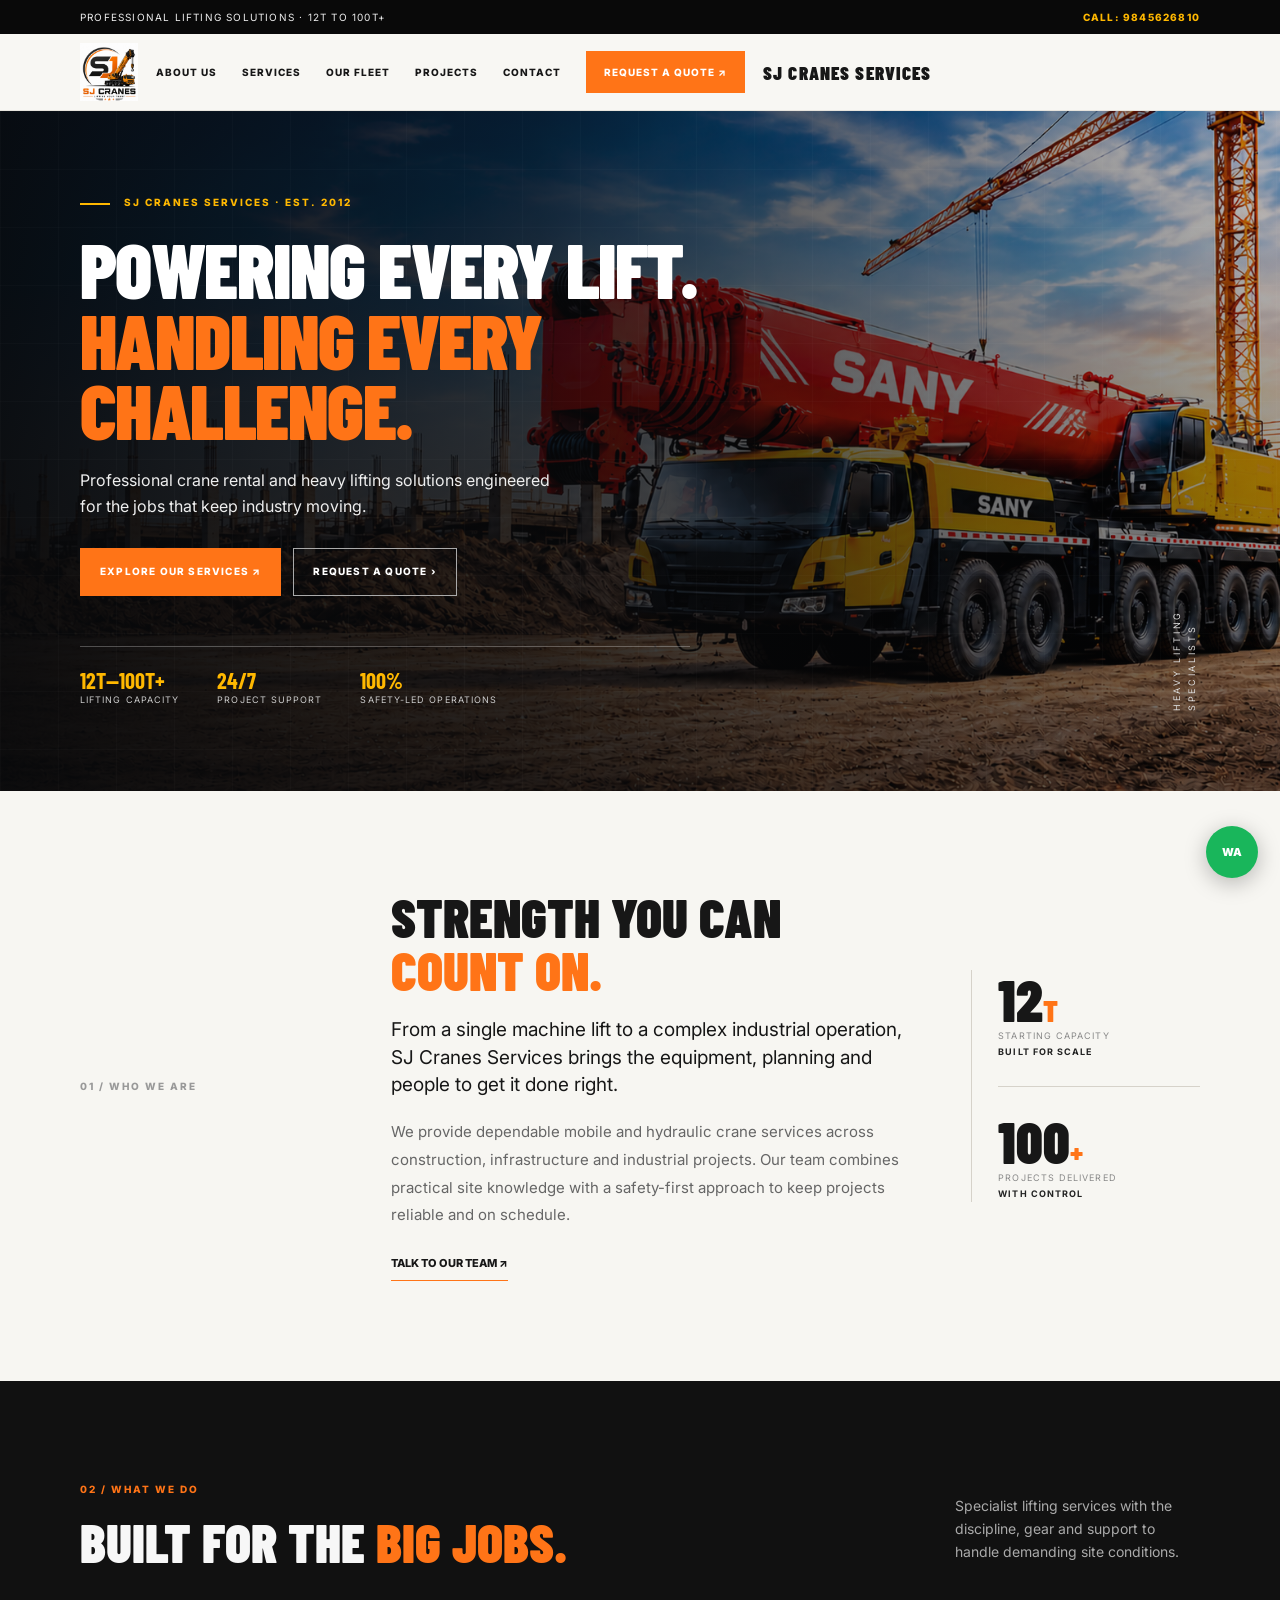
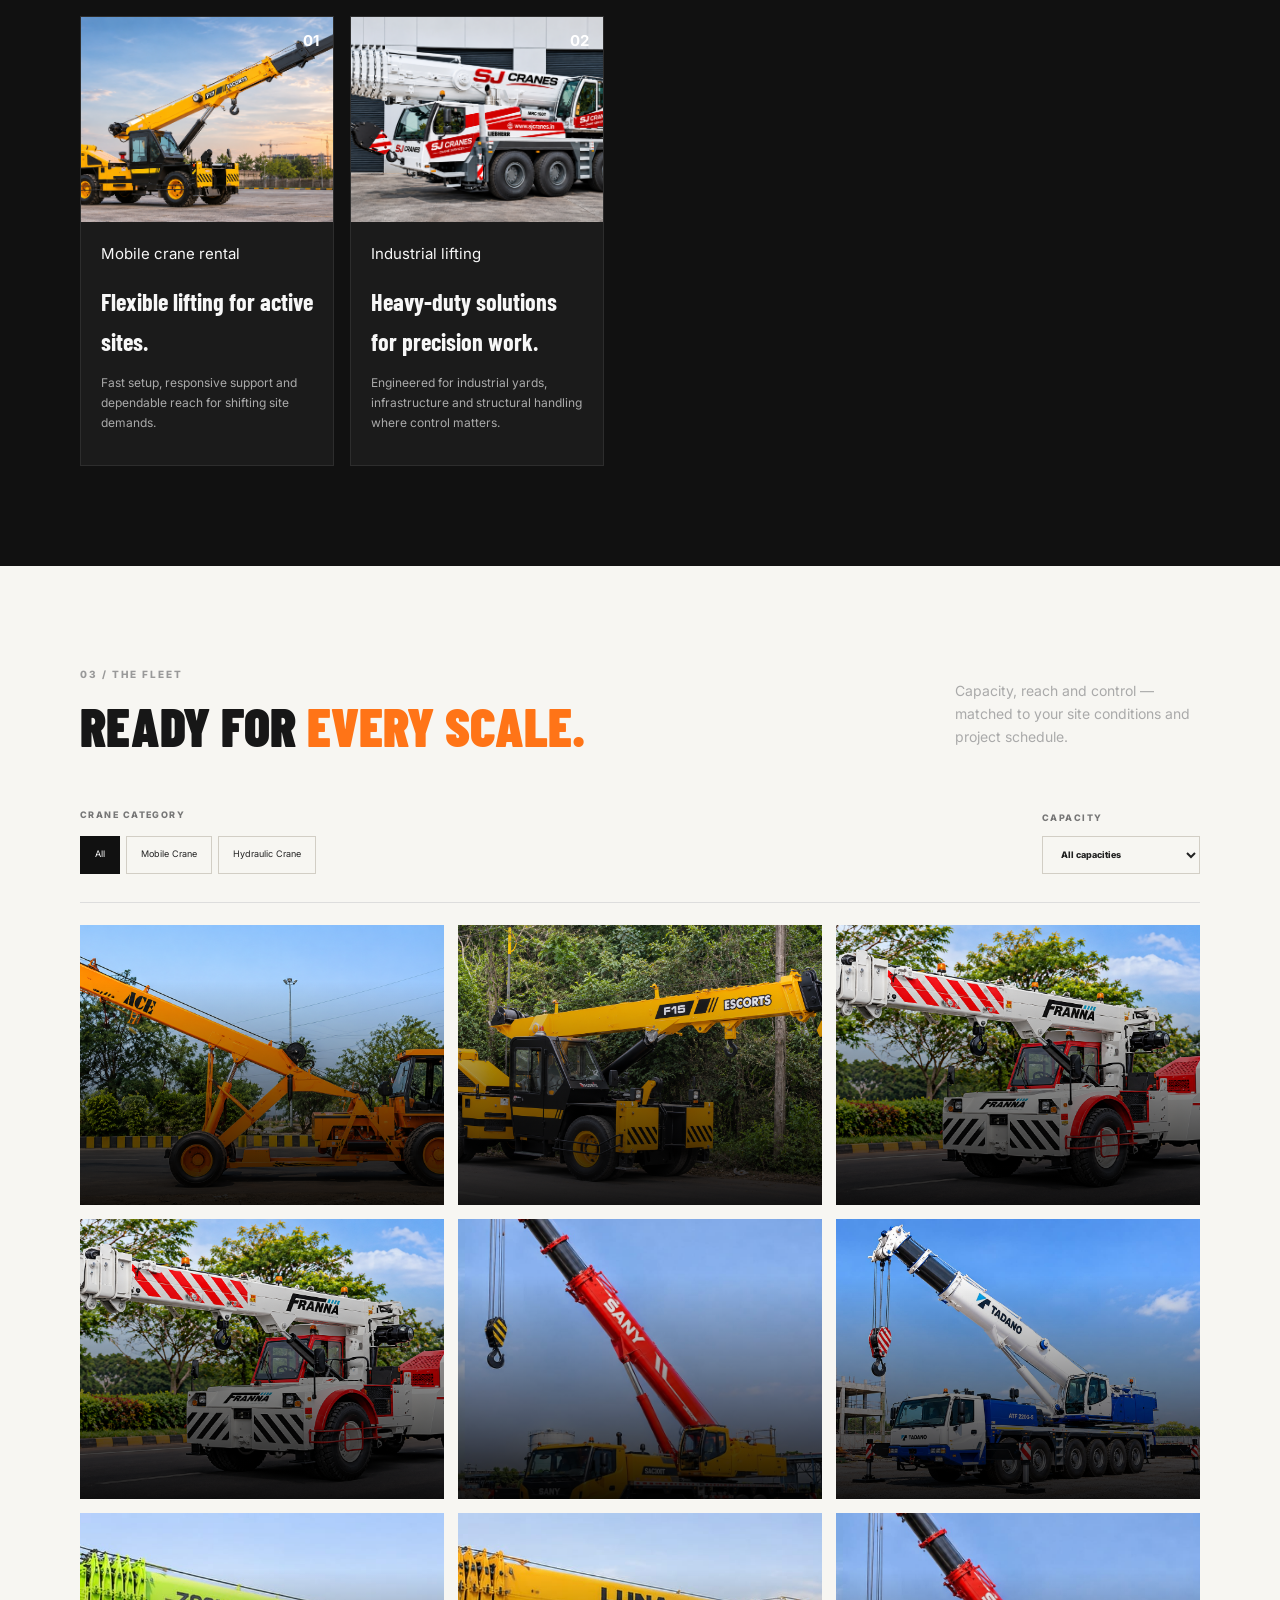
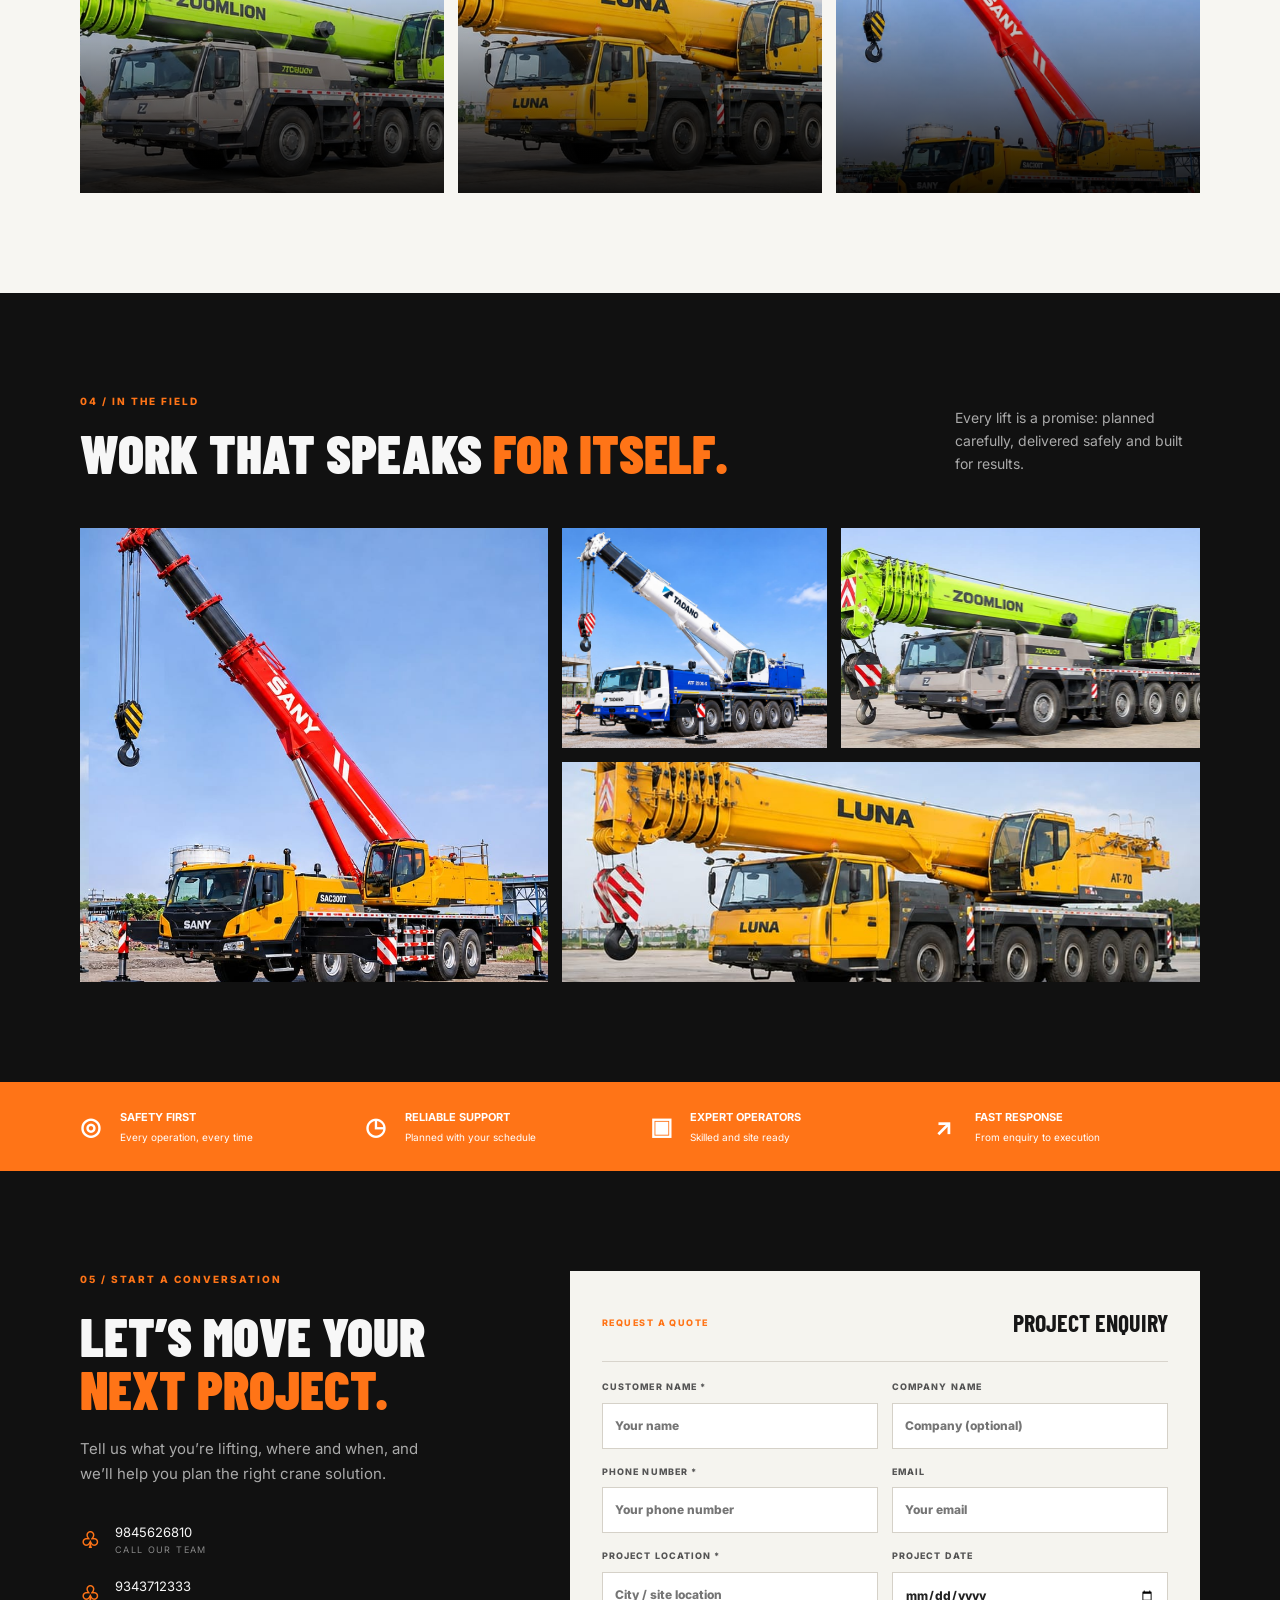
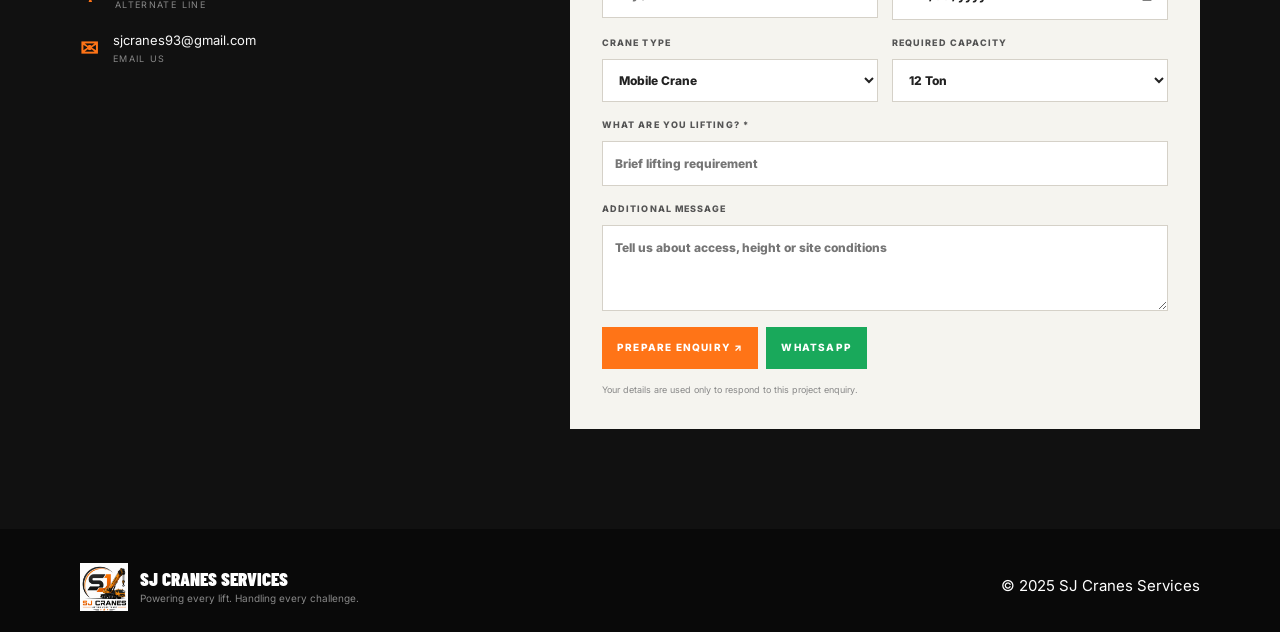
==== commit 16ff8f68: "Fix project enquiry capacity field Co-authored-by: Copilot <223556219+Copilot@users.noreply.github.c" ====
--- a/index.html
+++ b/index.html
@@ -95,7 +95,19 @@
           <div class="form-row"><label>CUSTOMER NAME *<input name="customer_name" required placeholder="Your name"></label><label>COMPANY NAME<input name="company_name" placeholder="Company (optional)"></label></div>
           <div class="form-row"><label>PHONE NUMBER *<input name="phone" type="tel" required minlength="7" placeholder="Your phone number"></label><label>EMAIL<input name="email" type="email" placeholder="Your email"></label></div>
           <div class="form-row"><label>PROJECT LOCATION *<input name="location" required placeholder="City / site location"></label><label>PROJECT DATE<input name="project_date" type="date"></label></div>
-          <div class="form-row"><label>CRANE TYPE<select name="crane_type"><option>Mobile Crane</option><option>Hydraulic Crane</option><option>REQUIRED CAPACITY<select name="capacity" id="formCapacity"><option>12 Ton</option></select></label></div>
+          <div class="form-row">
+            <label>CRANE TYPE
+              <select name="crane_type">
+                <option>Mobile Crane</option>
+                <option>Hydraulic Crane</option>
+              </select>
+            </label>
+            <label>REQUIRED CAPACITY
+              <select name="capacity" id="formCapacity">
+                <option>12 Ton</option>
+              </select>
+            </label>
+          </div>
           <label>WHAT ARE YOU LIFTING? *<input name="requirements" required placeholder="Brief lifting requirement"></label>
           <label>ADDITIONAL MESSAGE<textarea name="message" rows="3" placeholder="Tell us about access, height or site conditions"></textarea></label>
           <p class="form-notice" id="formNotice" aria-live="polite"></p>
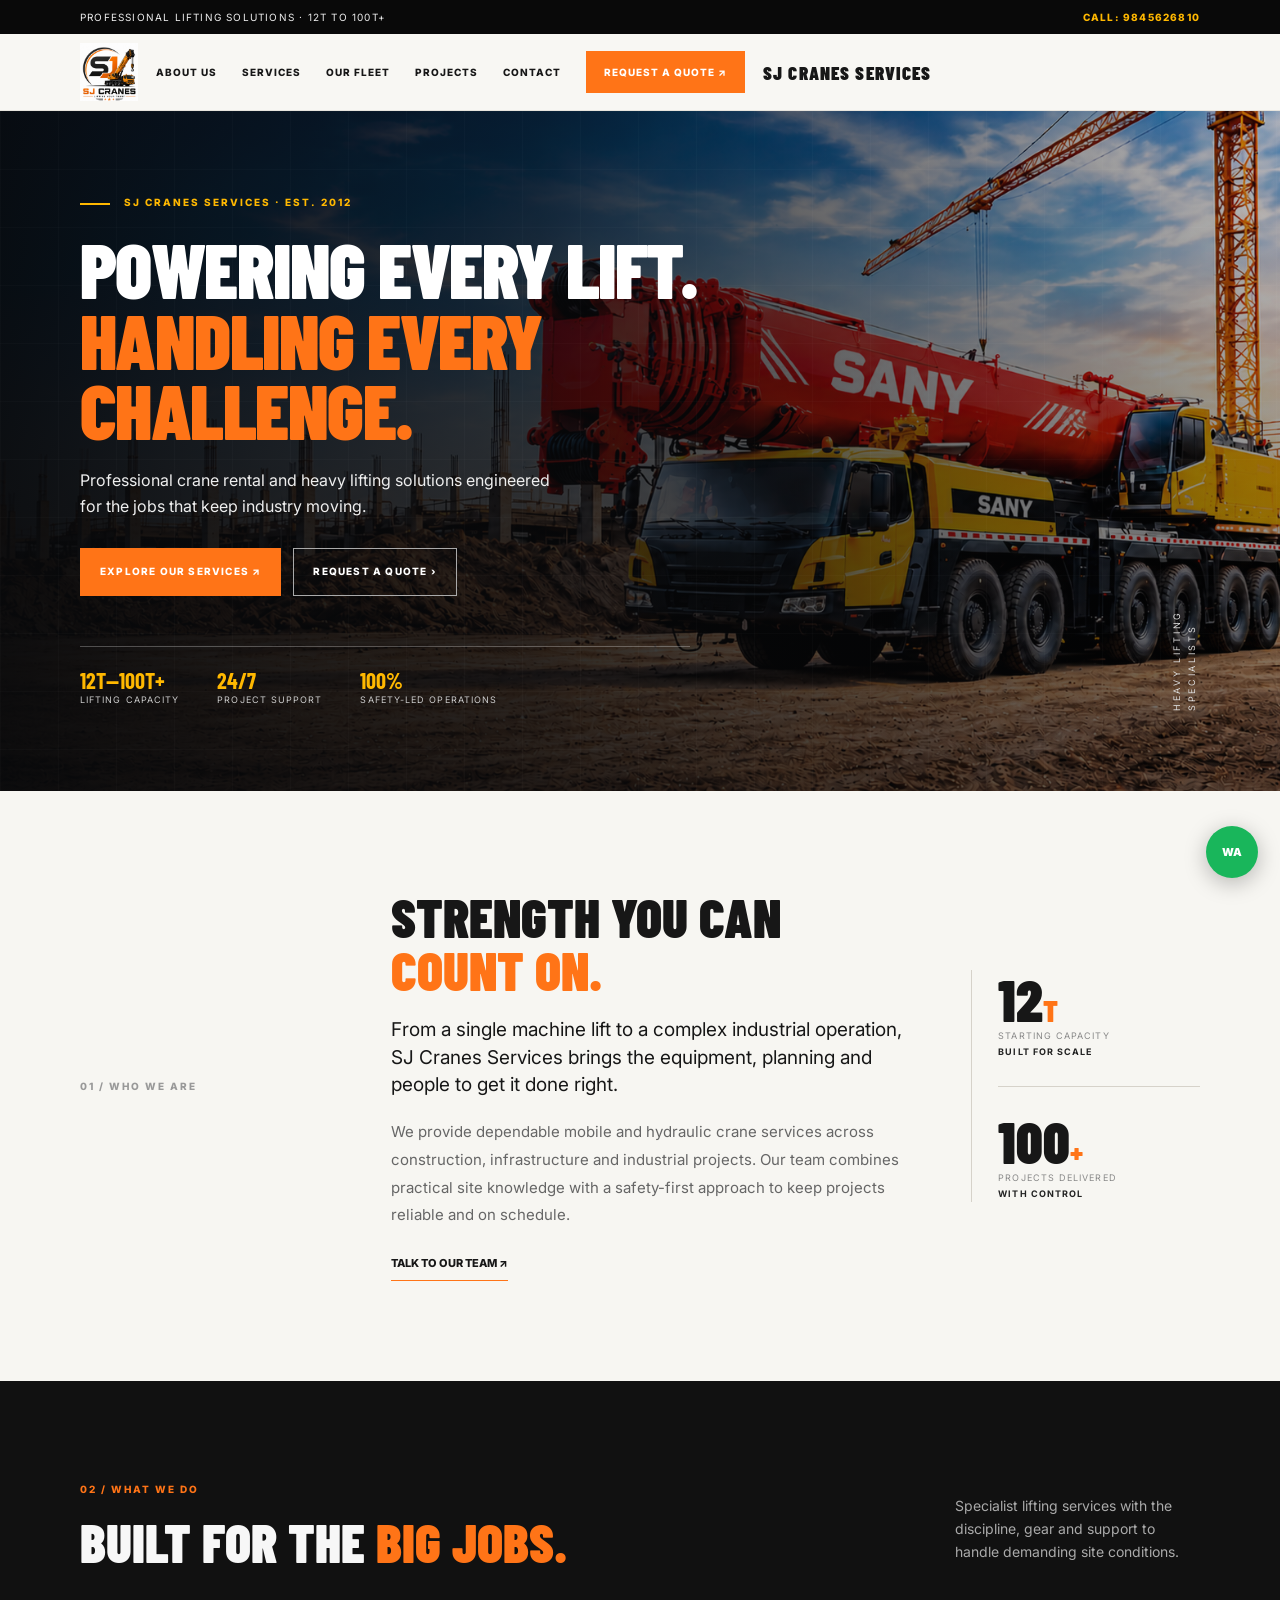
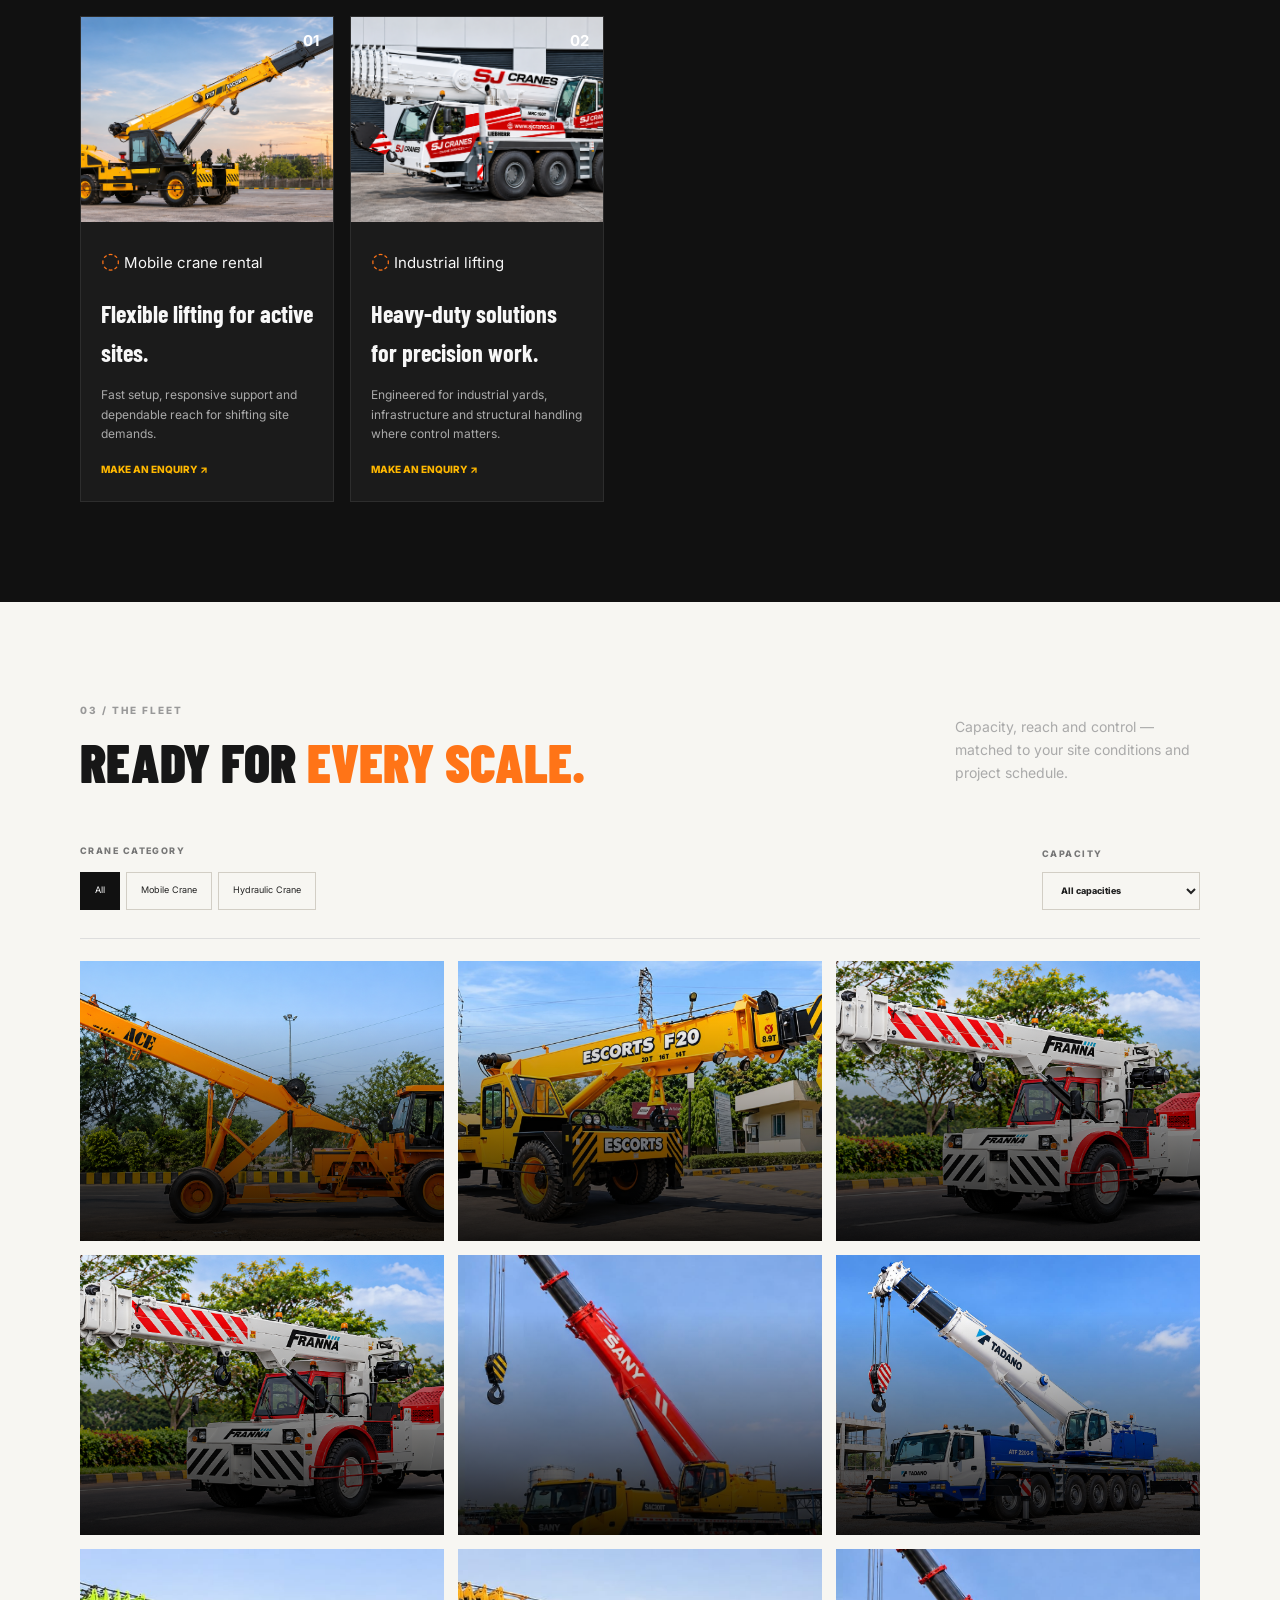
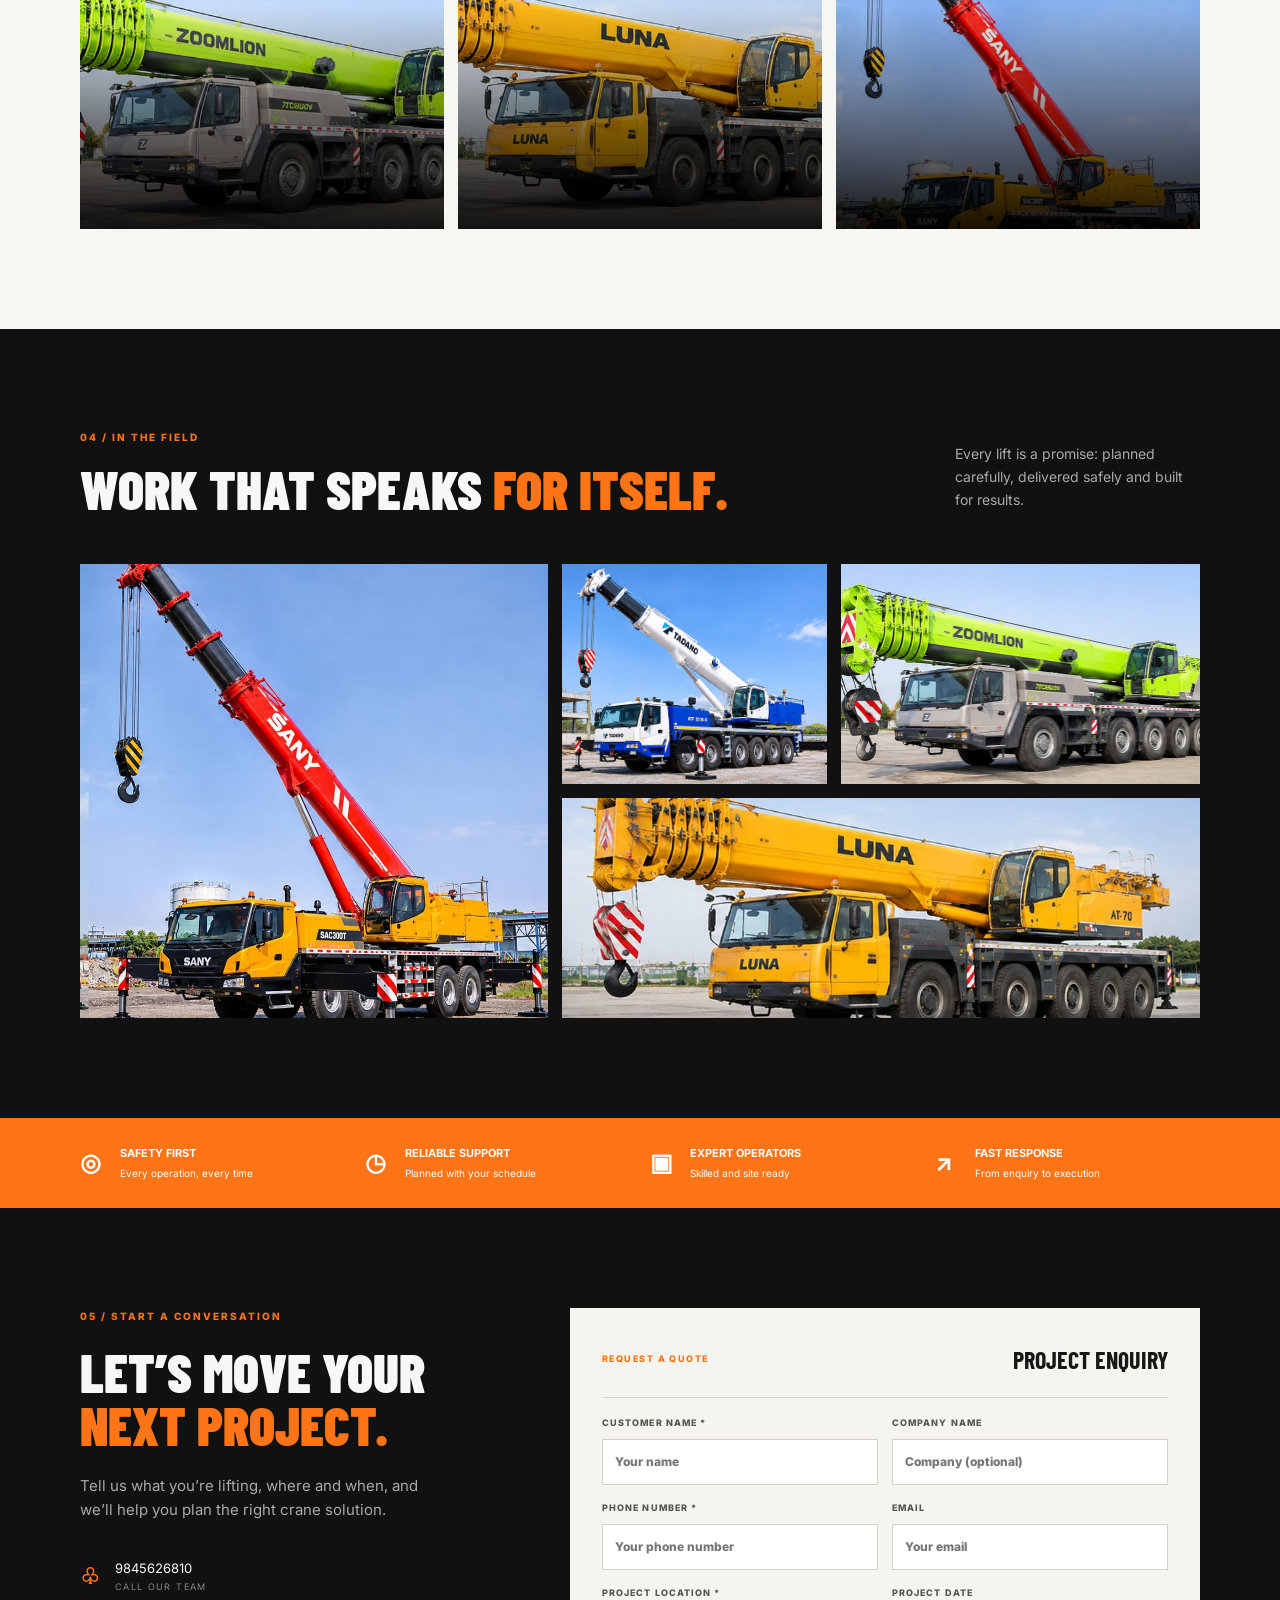
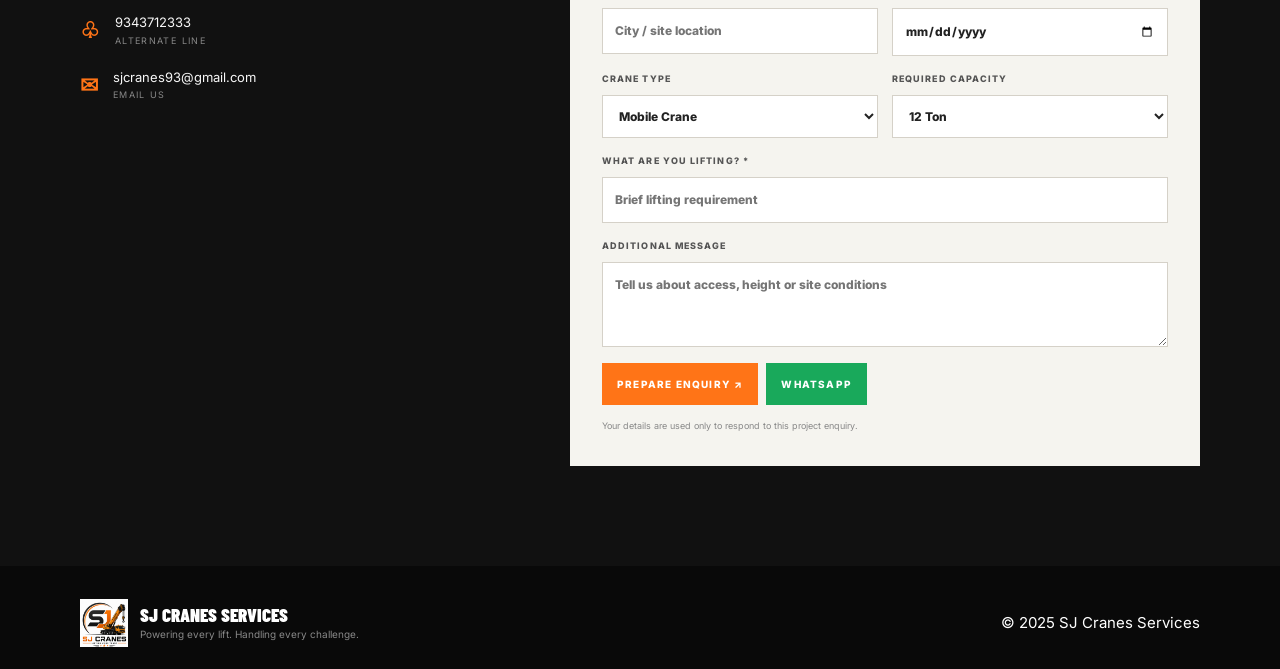
==== commit 890f857c: "Add enquiry link buttons to each service card while keeping the existing crane photos unchanged." ====
--- a/index.html
+++ b/index.html
@@ -54,8 +54,30 @@
       <div class="container">
         <div class="section-heading"><div><div class="section-tag orange">02 / WHAT WE DO</div><h2>BUILT FOR THE <span>BIG JOBS.</span></h2></div><p>Specialist lifting services with the discipline, gear and support to handle demanding site conditions.</p></div>
         <div class="service-grid">
-          <article class="service-card reveal"><div class="service-image"><img src="./Sunset Escort.png" alt="Mobile crane rental" loading="lazy"><b>01</b></div><div class="service-body"><div class="service-copy"><span>Mobile crane rental</span><h3>Flexible lifting for active sites.</h3></div><p>Fast setup, responsive support and dependable reach for shifting site demands.</p></div></article>
-          <article class="service-card reveal"><div class="service-image"><img src="./MRC 160T.png" alt="Industrial material handling" loading="lazy"><b>02</b></div><div class="service-body"><div class="service-copy"><span>Industrial lifting</span><h3>Heavy-duty solutions for precision work.</h3></div><p>Engineered for industrial yards, infrastructure and structural handling where control matters.</p></div></article>
+          <article class="service-card reveal">
+            <div class="service-image"><img src="./Sunset Escort.png" alt="Mobile crane rental" loading="lazy"><b>01</b></div>
+            <div class="service-body">
+              <div class="service-copy">
+                <span class="service-icon" aria-hidden="true">◌</span>
+                <span class="service-title">Mobile crane rental</span>
+              </div>
+              <h3>Flexible lifting for active sites.</h3>
+              <p>Fast setup, responsive support and dependable reach for shifting site demands.</p>
+              <a class="service-enquiry" href="#contact">Make an enquiry <span aria-hidden="true">↗</span></a>
+            </div>
+          </article>
+          <article class="service-card reveal">
+            <div class="service-image"><img src="./MRC 160T.png" alt="Industrial material handling" loading="lazy"><b>02</b></div>
+            <div class="service-body">
+              <div class="service-copy">
+                <span class="service-icon" aria-hidden="true">◌</span>
+                <span class="service-title">Industrial lifting</span>
+              </div>
+              <h3>Heavy-duty solutions for precision work.</h3>
+              <p>Engineered for industrial yards, infrastructure and structural handling where control matters.</p>
+              <a class="service-enquiry" href="#contact">Make an enquiry <span aria-hidden="true">↗</span></a>
+            </div>
+          </article>
         </div>
       </div>
     </section>
--- a/style.css
+++ b/style.css
@@ -1,16 +1,983 @@
-@import url('https://fonts.googleapis.com/css2?family=Barlow+Condensed:wght@500;600;700;800;900&family=Inter:wght@400;500;600;700;800&display=swap');
-:root{--orange:#ff7417;--yellow:#ffb800;--black:#101010;--white:#f7f6f2;--muted:#aaa;--container:1120px}
-*{box-sizing:border-box}html{scroll-behavior:smooth;scroll-padding-top:85px}body{margin:0;background:var(--white);color:#171717;font:15px/1.65 Inter,Arial,sans-serif}img{display:block;max-width:100%}a{color:inherit;text-decoration:none}button,input,select,textarea{font:inherit}.container{width:min(var(--container),calc(100% - 48px));margin:auto}
-.topline{background:#090909;color:#eee;font-size:10px;letter-spacing:.12em;text-transform:uppercase}.top-inner{min-height:34px;display:flex;align-items:center;justify-content:space-between}.top-inner a{color:var(--yellow);font-weight:800}
-.site-header{position:sticky;top:0;z-index:50;background:rgba(248,247,243,.97);border-bottom:1px solid #e7e4dd;backdrop-filter:blur(12px)}.nav-inner{min-height:76px;display:flex;align-items:center;gap:18px}.nav-inner>img{width:58px;height:58px;object-fit:contain;flex:none}.nav-inner:after{content:"SJ CRANES SERVICES";font:900 19px "Barlow Condensed",sans-serif;letter-spacing:.06em;margin-right:auto}.nav-links{display:flex;align-items:center;gap:25px}.nav-links a{font-size:10px;font-weight:800;letter-spacing:.1em;text-transform:uppercase}.nav-links a:hover{color:var(--orange)}.nav-links .nav-cta{background:var(--orange);color:white;padding:13px 18px}.menu-button{display:none}
-.hero{min-height:680px;position:relative;overflow:hidden;color:white;background:linear-gradient(90deg,rgba(8,9,11,.96),rgba(8,9,11,.78) 42%,rgba(8,9,11,.24)),linear-gradient(0deg,rgba(0,0,0,.4),transparent),url("Construction Site.png") center/cover no-repeat}.hero:after{content:"";position:absolute;inset:0;pointer-events:none;opacity:.14;background-image:linear-gradient(#fff2 1px,transparent 1px),linear-gradient(90deg,#fff2 1px,transparent 1px);background-size:58px 58px}.hero-content{min-height:680px;position:relative;z-index:1;display:flex;align-items:center}.hero-copy{width:min(650px,75%);padding:65px 0}.eyebrow,.section-tag{font-size:10px;font-weight:800;letter-spacing:.2em;text-transform:uppercase;color:#999}.eyebrow{color:var(--yellow);margin-bottom:22px}.eyebrow i{display:inline-block;width:30px;height:2px;background:var(--yellow);vertical-align:middle;margin-right:10px}.hero h1,h2,h3,.stat-number,.form-heading b{font-family:"Barlow Condensed",Impact,sans-serif}.hero h1{font-size:clamp(48px,6vw,82px);line-height:.92;letter-spacing:-.02em;font-weight:900;margin:0 0 22px}.hero h1 em{font-style:normal;color:var(--orange)}.hero-copy>p{max-width:470px;color:#eee;font-size:16px}.hero-actions{display:flex;gap:12px;flex-wrap:wrap;margin-top:28px}.button{display:inline-flex;align-items:center;justify-content:center;min-height:48px;padding:0 19px;border:1px solid transparent;font-size:10px;font-weight:800;letter-spacing:.12em;text-transform:uppercase;cursor:pointer}.button.primary{background:var(--orange);color:white}.button.outline{border-color:#aaa;color:white}.button.whatsapp{background:#19a95b;color:white}.button.dark{background:#111;color:white}.hero-proof{display:flex;gap:38px;margin-top:50px;padding-top:20px;border-top:1px solid #ffffff44;max-width:610px}.hero-proof span{display:flex;flex-direction:column}.hero-proof strong{color:var(--yellow);font:700 22px "Barlow Condensed"}.hero-proof small{font-size:9px;color:#ccc;text-transform:uppercase;letter-spacing:.12em}.hero-mark{position:absolute;right:0;bottom:80px;writing-mode:vertical-rl;transform:rotate(180deg);font-size:9px;letter-spacing:.3em;color:#ddd}
-.section{padding:100px 0}.section h2{font-size:clamp(36px,4.2vw,58px);line-height:.98;font-weight:900;margin:0}.section h2 span{color:var(--orange)}.about-grid{display:grid;grid-template-columns:1fr 2fr .85fr;gap:42px;align-items:center}.about-copy h2{margin-bottom:20px}.about-copy .lead{font-size:19px;line-height:1.45}.about-copy p:not(.lead){color:#666;line-height:1.85}.text-link{display:inline-block;margin-top:10px;padding-bottom:8px;border-bottom:1px solid var(--orange);font-size:11px;font-weight:800;text-transform:uppercase}.about-stat{border-left:1px solid #d6d2ca;padding-left:26px}.stat-number{font-size:58px;line-height:1;font-weight:900}.stat-number span{color:var(--orange);font-size:30px}.about-stat small{display:block;color:#888;font-size:9px;letter-spacing:.12em;line-height:1.8}.about-stat small b{color:#222}.about-stat hr{border:0;border-top:1px solid #d6d2ca;margin:25px 0}
-.dark-section,.projects-section,.contact-section{background:#111;color:#f7f7f7}.section-heading{display:flex;justify-content:space-between;align-items:end;gap:35px;margin-bottom:48px}.section-heading h2{margin-top:18px}.section-heading>p{max-width:245px;color:#aaa;margin:0 0 5px;font-size:14px}.orange{color:var(--orange)}.service-grid{display:grid;grid-template-columns:repeat(2,minmax(0,254px));gap:16px}.service-card{background:#1b1b1b;border:1px solid #ffffff14}.service-image{height:205px;position:relative;overflow:hidden}.service-image img{width:100%;height:100%;object-fit:cover}.service-image b{position:absolute;top:12px;right:14px;color:white}.service-body{min-height:230px;padding:20px}.service-icon{color:var(--orange);font-size:22px}.service-body h3{font-size:24px;margin:15px 0 8px}.service-body p{min-height:55px;color:#aaa;font-size:12px}.service-body a{color:var(--yellow);font-size:10px;font-weight:800;text-transform:uppercase}
-.fleet-section{background:var(--white)}.filters{display:flex;justify-content:space-between;align-items:end;gap:24px;padding-bottom:28px;margin-bottom:22px;border-bottom:1px solid #ddd}.filter-group>label,.capacity-filter{font-size:9px;font-weight:800;letter-spacing:.16em;text-transform:uppercase;color:#777}.filter-buttons{display:flex;gap:6px;margin-top:10px}.filter-buttons button,.capacity-filter select{min-height:38px;padding:0 14px;border:1px solid #d2cec5;background:transparent;color:#222;font-size:9px;cursor:pointer}.filter-buttons button.active,.filter-buttons button:hover{background:#111;color:white;border-color:#111}.capacity-filter select{display:block;min-width:158px;margin-top:10px}.fleet-grid{display:grid;grid-template-columns:repeat(3,minmax(0,1fr));gap:14px}.fleet-card{min-height:280px;position:relative;display:flex;align-items:end;overflow:hidden;color:white;background:#333}.fleet-card>img{position:absolute;inset:0;width:100%;height:100%;object-fit:cover;transition:transform .4s}.fleet-card:hover>img{transform:scale(1.05)}.fleet-card:after{content:"";position:absolute;inset:20% 0 0;background:linear-gradient(transparent,rgba(0,0,0,.9))}.fleet-card-content{position:relative;z-index:1;width:100%;padding:20px}.fleet-card .category{color:var(--yellow);font-size:9px;font-weight:800;letter-spacing:.15em;text-transform:uppercase}.fleet-card h3{font-size:32px;line-height:1.1;margin:5px 0}.fleet-card p{font-size:11px;color:#ddd}.fleet-card a{font-size:9px;font-weight:800;text-transform:uppercase}
-.project-grid{display:grid;grid-template-columns:1.5fr .85fr 1.15fr;grid-template-rows:220px 220px;gap:14px}.project-tile{position:relative;overflow:hidden;padding:0;border:0;background:#292929;cursor:pointer;text-align:left}.project-tile img{width:100%;height:100%;object-fit:cover;transition:transform .4s}.project-tile:hover img{transform:scale(1.05)}.project-tile span{position:absolute;left:20px;bottom:18px;color:white;font-size:9px;font-weight:800;text-transform:uppercase}.tile-1{grid-row:span 2}.tile-4{grid-column:2/4}
-.trust-strip{background:var(--orange);color:white;padding:25px 0}.trust-grid{display:grid;grid-template-columns:repeat(4,1fr);gap:20px}.trust-grid>div{display:grid;grid-template-columns:30px 1fr;align-items:center;column-gap:10px}.trust-grid b{grid-row:span 2;font-size:24px}.trust-grid strong{font-size:11px;text-transform:uppercase}.trust-grid small{font-size:10px}
-.contact-grid{display:grid;grid-template-columns:.8fr 1.2fr;gap:70px;align-items:start}.contact-copy h2{margin:22px 0}.contact-copy p{max-width:360px;color:#aaa}.contact-list{display:grid;gap:18px;margin:35px 0 25px}.contact-list a{display:flex;align-items:center;gap:15px;font-size:13px}.contact-list a>b{color:var(--orange);font-size:22px}.contact-list small{display:block;color:#888;font-size:9px;letter-spacing:.15em}.map-link{display:inline-flex;flex-direction:column;color:var(--yellow);font-size:10px;font-weight:800}.map-link small{margin-top:5px;color:#aaa;font-weight:500}.quote-form{padding:32px;background:#f5f4ef;color:#171717}.form-heading{display:flex;justify-content:space-between;align-items:center;gap:15px;padding-bottom:18px;margin-bottom:18px;border-bottom:1px solid #d8d4cc}.form-heading span{color:var(--orange);font-size:9px;font-weight:800;letter-spacing:.16em}.form-heading b{font-size:24px}.quote-form label{display:block;margin-bottom:16px;color:#555;font-size:9px;font-weight:800;letter-spacing:.12em}.form-row{display:grid;grid-template-columns:1fr 1fr;gap:14px}.quote-form input,.quote-form select,.quote-form textarea{display:block;width:100%;margin-top:8px;padding:12px;min-height:43px;border:1px solid #d5d1c8;background:white;color:#222;font-size:12px;letter-spacing:0}.quote-form input:focus,.quote-form select:focus,.quote-form textarea:focus{outline:1px solid var(--orange)}.quote-form textarea{resize:vertical}.form-actions{display:flex;gap:8px;flex-wrap:wrap}.form-actions .button{min-height:42px;padding-inline:14px}.form-footnote{display:block;margin-top:14px;color:#888;font-size:9px}.form-notice{font-size:12px;color:#287a43}
-footer{background:#090909;color:white;padding:30px 0 18px}.footer-inner{display:grid;grid-template-columns:1fr auto;align-items:center;gap:22px}.footer-brand{display:flex;align-items:center;gap:12px}.footer-brand img{width:48px;height:48px;object-fit:contain;background:white}.footer-brand b{display:block;font:900 19px "Barlow Condensed"}.footer-brand small{display:block;color:#888;font-size:10px}.footer-links{display:flex;gap:24px;font-size:9px;text-transform:uppercase}.footer-bottom{grid-column:1/-1;padding-top:18px;border-top:1px solid #282828;color:#777;font-size:9px}.floating-whatsapp{position:fixed;z-index:60;right:22px;bottom:22px;display:grid;place-items:center;width:52px;height:52px;border-radius:50%;background:#19b65b;color:white;font-size:11px;font-weight:900;box-shadow:0 5px 22px #0004}.lightbox{position:fixed;z-index:100;inset:0;display:none;align-items:center;justify-content:center;padding:35px;background:#000f}.lightbox[aria-hidden="false"]{display:flex}.lightbox img{max-width:92vw;max-height:85vh;object-fit:contain}.lightbox button{position:absolute;top:20px;right:25px;border:0;background:none;color:white;font-size:42px;cursor:pointer}
-@media(prefers-reduced-motion:reduce){*{scroll-behavior:auto!important;animation-duration:.01ms!important;transition-duration:.01ms!important}}
-@media(max-width:900px){.nav-links{gap:13px}.nav-links a{font-size:9px}.about-grid{grid-template-columns:1fr 2fr}.about-stat{grid-column:2;display:flex;align-items:center;gap:15px;border-left:0;border-top:1px solid #ddd;padding:20px 0 0}.about-stat hr{display:none}.fleet-grid{grid-template-columns:repeat(2,1fr)}.contact-grid{gap:35px}}
-@media(max-width:650px){.container{width:calc(100% - 36px)}.top-inner{font-size:8px;letter-spacing:.05em}.nav-inner{min-height:66px;gap:10px}.nav-inner>img{width:48px;height:48px;flex-basis:48px}.nav-inner:after{font-size:16px}.menu-button{display:block;margin-left:auto;border:1px solid #bbb;background:transparent;padding:8px 11px}.nav-links{display:none;position:absolute;top:66px;left:0;right:0;padding:16px;background:#f7f6f2;box-shadow:0 12px 20px #0002;flex-direction:column;align-items:stretch;gap:0}.nav-links.open,.nav-links.show{display:flex}.nav-links a{padding:12px 8px;font-size:11px}.nav-links .nav-cta{text-align:center}.hero,.hero-content{min-height:620px}.hero{background-position:58% center}.hero-copy{width:100%;padding:60px 0 40px}.hero h1{font-size:clamp(44px,13vw,66px)}.hero-copy>p{font-size:14px}.hero-proof{gap:18px;margin-top:38px}.hero-proof strong{font-size:19px}.hero-mark{display:none}.section{padding:70px 0}.about-grid{grid-template-columns:1fr;gap:22px}.about-stat{grid-column:auto;justify-content:space-between}.section-heading{display:block;margin-bottom:30px}.section-heading>p{margin-top:18px}.service-grid,.fleet-grid{grid-template-columns:1fr}.service-image{height:210px}.filters{display:block}.filter-buttons{flex-wrap:wrap}.capacity-filter{display:block;margin-top:20px}.capacity-filter select{width:100%}.fleet-card{min-height:330px}.project-grid{grid-template-columns:1fr 1fr;grid-template-rows:190px 190px;gap:10px}.tile-1{grid-row:auto}.tile-4{grid-column:auto}.trust-grid{grid-template-columns:1fr 1fr;gap:18px 10px}.trust-grid strong{font-size:9px}.trust-grid small{font-size:8px}.contact-grid{grid-template-columns:1fr;gap:35px}.quote-form{padding:22px 17px}.form-row{grid-template-columns:1fr;gap:0}.form-heading b{font-size:21px}.form-actions .button{flex:1}.footer-inner{grid-template-columns:1fr}.footer-bottom{grid-column:auto}.floating-whatsapp{width:48px;height:48px;right:15px;bottom:15px}}
+@import url("https://fonts.googleapis.com/css2?family=Barlow+Condensed:wght@500;600;700;800;900&family=Inter:wght@400;500;600;700;800&display=swap");
+:root {
+  --orange: #ff7417;
+  --yellow: #ffb800;
+  --black: #101010;
+  --white: #f7f6f2;
+  --muted: #aaa;
+  --container: 1120px;
+}
+* {
+  box-sizing: border-box;
+}
+html {
+  scroll-behavior: smooth;
+  scroll-padding-top: 85px;
+}
+body {
+  margin: 0;
+  background: var(--white);
+  color: #171717;
+  font:
+    15px/1.65 Inter,
+    Arial,
+    sans-serif;
+}
+img {
+  display: block;
+  max-width: 100%;
+}
+a {
+  color: inherit;
+  text-decoration: none;
+}
+button,
+input,
+select,
+textarea {
+  font: inherit;
+}
+.container {
+  width: min(var(--container), calc(100% - 48px));
+  margin: auto;
+}
+.topline {
+  background: #090909;
+  color: #eee;
+  font-size: 10px;
+  letter-spacing: 0.12em;
+  text-transform: uppercase;
+}
+.top-inner {
+  min-height: 34px;
+  display: flex;
+  align-items: center;
+  justify-content: space-between;
+}
+.top-inner a {
+  color: var(--yellow);
+  font-weight: 800;
+}
+.site-header {
+  position: sticky;
+  top: 0;
+  z-index: 50;
+  background: rgba(248, 247, 243, 0.97);
+  border-bottom: 1px solid #e7e4dd;
+  backdrop-filter: blur(12px);
+}
+.nav-inner {
+  min-height: 76px;
+  display: flex;
+  align-items: center;
+  gap: 18px;
+}
+.nav-inner > img {
+  width: 58px;
+  height: 58px;
+  object-fit: contain;
+  flex: none;
+}
+.nav-inner:after {
+  content: "SJ CRANES SERVICES";
+  font:
+    900 19px "Barlow Condensed",
+    sans-serif;
+  letter-spacing: 0.06em;
+  margin-right: auto;
+}
+.nav-links {
+  display: flex;
+  align-items: center;
+  gap: 25px;
+}
+.nav-links a {
+  font-size: 10px;
+  font-weight: 800;
+  letter-spacing: 0.1em;
+  text-transform: uppercase;
+}
+.nav-links a:hover {
+  color: var(--orange);
+}
+.nav-links .nav-cta {
+  background: var(--orange);
+  color: white;
+  padding: 13px 18px;
+}
+.menu-button {
+  display: none;
+}
+.hero {
+  min-height: 680px;
+  position: relative;
+  overflow: hidden;
+  color: white;
+  background:
+    linear-gradient(
+      90deg,
+      rgba(8, 9, 11, 0.96),
+      rgba(8, 9, 11, 0.78) 42%,
+      rgba(8, 9, 11, 0.24)
+    ),
+    linear-gradient(0deg, rgba(0, 0, 0, 0.4), transparent),
+    url("Construction Site.png") center/cover no-repeat;
+}
+.hero:after {
+  content: "";
+  position: absolute;
+  inset: 0;
+  pointer-events: none;
+  opacity: 0.14;
+  background-image:
+    linear-gradient(#fff2 1px, transparent 1px),
+    linear-gradient(90deg, #fff2 1px, transparent 1px);
+  background-size: 58px 58px;
+}
+.hero-content {
+  min-height: 680px;
+  position: relative;
+  z-index: 1;
+  display: flex;
+  align-items: center;
+}
+.hero-copy {
+  width: min(650px, 75%);
+  padding: 65px 0;
+}
+.eyebrow,
+.section-tag {
+  font-size: 10px;
+  font-weight: 800;
+  letter-spacing: 0.2em;
+  text-transform: uppercase;
+  color: #999;
+}
+.eyebrow {
+  color: var(--yellow);
+  margin-bottom: 22px;
+}
+.eyebrow i {
+  display: inline-block;
+  width: 30px;
+  height: 2px;
+  background: var(--yellow);
+  vertical-align: middle;
+  margin-right: 10px;
+}
+.hero h1,
+h2,
+h3,
+.stat-number,
+.form-heading b {
+  font-family: "Barlow Condensed", Impact, sans-serif;
+}
+.hero h1 {
+  font-size: clamp(48px, 6vw, 82px);
+  line-height: 0.92;
+  letter-spacing: -0.02em;
+  font-weight: 900;
+  margin: 0 0 22px;
+}
+.hero h1 em {
+  font-style: normal;
+  color: var(--orange);
+}
+.hero-copy > p {
+  max-width: 470px;
+  color: #eee;
+  font-size: 16px;
+}
+.hero-actions {
+  display: flex;
+  gap: 12px;
+  flex-wrap: wrap;
+  margin-top: 28px;
+}
+.button {
+  display: inline-flex;
+  align-items: center;
+  justify-content: center;
+  min-height: 48px;
+  padding: 0 19px;
+  border: 1px solid transparent;
+  font-size: 10px;
+  font-weight: 800;
+  letter-spacing: 0.12em;
+  text-transform: uppercase;
+  cursor: pointer;
+}
+.button.primary {
+  background: var(--orange);
+  color: white;
+}
+.button.outline {
+  border-color: #aaa;
+  color: white;
+}
+.button.whatsapp {
+  background: #19a95b;
+  color: white;
+}
+.button.dark {
+  background: #111;
+  color: white;
+}
+.hero-proof {
+  display: flex;
+  gap: 38px;
+  margin-top: 50px;
+  padding-top: 20px;
+  border-top: 1px solid #ffffff44;
+  max-width: 610px;
+}
+.hero-proof span {
+  display: flex;
+  flex-direction: column;
+}
+.hero-proof strong {
+  color: var(--yellow);
+  font: 700 22px "Barlow Condensed";
+}
+.hero-proof small {
+  font-size: 9px;
+  color: #ccc;
+  text-transform: uppercase;
+  letter-spacing: 0.12em;
+}
+.hero-mark {
+  position: absolute;
+  right: 0;
+  bottom: 80px;
+  writing-mode: vertical-rl;
+  transform: rotate(180deg);
+  font-size: 9px;
+  letter-spacing: 0.3em;
+  color: #ddd;
+}
+.section {
+  padding: 100px 0;
+}
+.section h2 {
+  font-size: clamp(36px, 4.2vw, 58px);
+  line-height: 0.98;
+  font-weight: 900;
+  margin: 0;
+}
+.section h2 span {
+  color: var(--orange);
+}
+.about-grid {
+  display: grid;
+  grid-template-columns: 1fr 2fr 0.85fr;
+  gap: 42px;
+  align-items: center;
+}
+.about-copy h2 {
+  margin-bottom: 20px;
+}
+.about-copy .lead {
+  font-size: 19px;
+  line-height: 1.45;
+}
+.about-copy p:not(.lead) {
+  color: #666;
+  line-height: 1.85;
+}
+.text-link {
+  display: inline-block;
+  margin-top: 10px;
+  padding-bottom: 8px;
+  border-bottom: 1px solid var(--orange);
+  font-size: 11px;
+  font-weight: 800;
+  text-transform: uppercase;
+}
+.about-stat {
+  border-left: 1px solid #d6d2ca;
+  padding-left: 26px;
+}
+.stat-number {
+  font-size: 58px;
+  line-height: 1;
+  font-weight: 900;
+}
+.stat-number span {
+  color: var(--orange);
+  font-size: 30px;
+}
+.about-stat small {
+  display: block;
+  color: #888;
+  font-size: 9px;
+  letter-spacing: 0.12em;
+  line-height: 1.8;
+}
+.about-stat small b {
+  color: #222;
+}
+.about-stat hr {
+  border: 0;
+  border-top: 1px solid #d6d2ca;
+  margin: 25px 0;
+}
+.dark-section,
+.projects-section,
+.contact-section {
+  background: #111;
+  color: #f7f7f7;
+}
+.section-heading {
+  display: flex;
+  justify-content: space-between;
+  align-items: end;
+  gap: 35px;
+  margin-bottom: 48px;
+}
+.section-heading h2 {
+  margin-top: 18px;
+}
+.section-heading > p {
+  max-width: 245px;
+  color: #aaa;
+  margin: 0 0 5px;
+  font-size: 14px;
+}
+.orange {
+  color: var(--orange);
+}
+.service-grid {
+  display: grid;
+  grid-template-columns: repeat(2, minmax(0, 254px));
+  gap: 16px;
+}
+.service-card {
+  background: #1b1b1b;
+  border: 1px solid #ffffff14;
+}
+.service-image {
+  height: 205px;
+  position: relative;
+  overflow: hidden;
+}
+.service-image img {
+  width: 100%;
+  height: 100%;
+  object-fit: cover;
+}
+.service-image b {
+  position: absolute;
+  top: 12px;
+  right: 14px;
+  color: white;
+}
+.service-body {
+  min-height: 230px;
+  padding: 20px;
+}
+.service-icon {
+  color: var(--orange);
+  font-size: 22px;
+}
+.service-body h3 {
+  font-size: 24px;
+  margin: 15px 0 8px;
+}
+.service-body p {
+  min-height: 55px;
+  color: #aaa;
+  font-size: 12px;
+}
+.service-body a {
+  color: var(--yellow);
+  font-size: 10px;
+  font-weight: 800;
+  text-transform: uppercase;
+}
+.fleet-section {
+  background: var(--white);
+}
+.filters {
+  display: flex;
+  justify-content: space-between;
+  align-items: end;
+  gap: 24px;
+  padding-bottom: 28px;
+  margin-bottom: 22px;
+  border-bottom: 1px solid #ddd;
+}
+.filter-group > label,
+.capacity-filter {
+  font-size: 9px;
+  font-weight: 800;
+  letter-spacing: 0.16em;
+  text-transform: uppercase;
+  color: #777;
+}
+.filter-buttons {
+  display: flex;
+  gap: 6px;
+  margin-top: 10px;
+}
+.filter-buttons button,
+.capacity-filter select {
+  min-height: 38px;
+  padding: 0 14px;
+  border: 1px solid #d2cec5;
+  background: transparent;
+  color: #222;
+  font-size: 9px;
+  cursor: pointer;
+}
+.filter-buttons button.active,
+.filter-buttons button:hover {
+  background: #111;
+  color: white;
+  border-color: #111;
+}
+.capacity-filter select {
+  display: block;
+  min-width: 158px;
+  margin-top: 10px;
+}
+.fleet-grid {
+  display: grid;
+  grid-template-columns: repeat(3, minmax(0, 1fr));
+  gap: 14px;
+}
+.fleet-card {
+  min-height: 280px;
+  position: relative;
+  display: flex;
+  align-items: end;
+  overflow: hidden;
+  color: white;
+  background: #333;
+}
+.fleet-card > img {
+  position: absolute;
+  inset: 0;
+  width: 100%;
+  height: 100%;
+  object-fit: cover;
+  transition: transform 0.4s;
+}
+.fleet-card:hover > img {
+  transform: scale(1.05);
+}
+.fleet-card:after {
+  content: "";
+  position: absolute;
+  inset: 20% 0 0;
+  background: linear-gradient(transparent, rgba(0, 0, 0, 0.9));
+}
+.fleet-card-content {
+  position: relative;
+  z-index: 1;
+  width: 100%;
+  padding: 20px;
+}
+.fleet-card .category {
+  color: var(--yellow);
+  font-size: 9px;
+  font-weight: 800;
+  letter-spacing: 0.15em;
+  text-transform: uppercase;
+}
+.fleet-card h3 {
+  font-size: 32px;
+  line-height: 1.1;
+  margin: 5px 0;
+}
+.fleet-card p {
+  font-size: 11px;
+  color: #ddd;
+}
+.fleet-card a {
+  font-size: 9px;
+  font-weight: 800;
+  text-transform: uppercase;
+}
+.project-grid {
+  display: grid;
+  grid-template-columns: 1.5fr 0.85fr 1.15fr;
+  grid-template-rows: 220px 220px;
+  gap: 14px;
+}
+.project-tile {
+  position: relative;
+  overflow: hidden;
+  padding: 0;
+  border: 0;
+  background: #292929;
+  cursor: pointer;
+  text-align: left;
+}
+.project-tile img {
+  width: 100%;
+  height: 100%;
+  object-fit: cover;
+  transition: transform 0.4s;
+}
+.project-tile:hover img {
+  transform: scale(1.05);
+}
+.project-tile span {
+  position: absolute;
+  left: 20px;
+  bottom: 18px;
+  color: white;
+  font-size: 9px;
+  font-weight: 800;
+  text-transform: uppercase;
+}
+.tile-1 {
+  grid-row: span 2;
+}
+.tile-4 {
+  grid-column: 2/4;
+}
+.trust-strip {
+  background: var(--orange);
+  color: white;
+  padding: 25px 0;
+}
+.trust-grid {
+  display: grid;
+  grid-template-columns: repeat(4, 1fr);
+  gap: 20px;
+}
+.trust-grid > div {
+  display: grid;
+  grid-template-columns: 30px 1fr;
+  align-items: center;
+  column-gap: 10px;
+}
+.trust-grid b {
+  grid-row: span 2;
+  font-size: 24px;
+}
+.trust-grid strong {
+  font-size: 11px;
+  text-transform: uppercase;
+}
+.trust-grid small {
+  font-size: 10px;
+}
+.contact-grid {
+  display: grid;
+  grid-template-columns: 0.8fr 1.2fr;
+  gap: 70px;
+  align-items: start;
+}
+.contact-copy h2 {
+  margin: 22px 0;
+}
+.contact-copy p {
+  max-width: 360px;
+  color: #aaa;
+}
+.contact-list {
+  display: grid;
+  gap: 18px;
+  margin: 35px 0 25px;
+}
+.contact-list a {
+  display: flex;
+  align-items: center;
+  gap: 15px;
+  font-size: 13px;
+}
+.contact-list a > b {
+  color: var(--orange);
+  font-size: 22px;
+}
+.contact-list small {
+  display: block;
+  color: #888;
+  font-size: 9px;
+  letter-spacing: 0.15em;
+}
+.map-link {
+  display: inline-flex;
+  flex-direction: column;
+  color: var(--yellow);
+  font-size: 10px;
+  font-weight: 800;
+}
+.map-link small {
+  margin-top: 5px;
+  color: #aaa;
+  font-weight: 500;
+}
+.quote-form {
+  padding: 32px;
+  background: #f5f4ef;
+  color: #171717;
+}
+.form-heading {
+  display: flex;
+  justify-content: space-between;
+  align-items: center;
+  gap: 15px;
+  padding-bottom: 18px;
+  margin-bottom: 18px;
+  border-bottom: 1px solid #d8d4cc;
+}
+.form-heading span {
+  color: var(--orange);
+  font-size: 9px;
+  font-weight: 800;
+  letter-spacing: 0.16em;
+}
+.form-heading b {
+  font-size: 24px;
+}
+.quote-form label {
+  display: block;
+  margin-bottom: 16px;
+  color: #555;
+  font-size: 9px;
+  font-weight: 800;
+  letter-spacing: 0.12em;
+}
+.form-row {
+  display: grid;
+  grid-template-columns: 1fr 1fr;
+  gap: 14px;
+}
+.quote-form input,
+.quote-form select,
+.quote-form textarea {
+  display: block;
+  width: 100%;
+  margin-top: 8px;
+  padding: 12px;
+  min-height: 43px;
+  border: 1px solid #d5d1c8;
+  background: white;
+  color: #222;
+  font-size: 12px;
+  letter-spacing: 0;
+}
+.quote-form input:focus,
+.quote-form select:focus,
+.quote-form textarea:focus {
+  outline: 1px solid var(--orange);
+}
+.quote-form textarea {
+  resize: vertical;
+}
+.form-actions {
+  display: flex;
+  gap: 8px;
+  flex-wrap: wrap;
+}
+.form-actions .button {
+  min-height: 42px;
+  padding-inline: 14px;
+}
+.form-footnote {
+  display: block;
+  margin-top: 14px;
+  color: #888;
+  font-size: 9px;
+}
+.form-notice {
+  font-size: 12px;
+  color: #287a43;
+}
+footer {
+  background: #090909;
+  color: white;
+  padding: 30px 0 18px;
+}
+.footer-inner {
+  display: grid;
+  grid-template-columns: 1fr auto;
+  align-items: center;
+  gap: 22px;
+}
+.footer-brand {
+  display: flex;
+  align-items: center;
+  gap: 12px;
+}
+.footer-brand img {
+  width: 48px;
+  height: 48px;
+  object-fit: contain;
+  background: white;
+}
+.footer-brand b {
+  display: block;
+  font: 900 19px "Barlow Condensed";
+}
+.footer-brand small {
+  display: block;
+  color: #888;
+  font-size: 10px;
+}
+.footer-links {
+  display: flex;
+  gap: 24px;
+  font-size: 9px;
+  text-transform: uppercase;
+}
+.footer-bottom {
+  grid-column: 1/-1;
+  padding-top: 18px;
+  border-top: 1px solid #282828;
+  color: #777;
+  font-size: 9px;
+}
+.floating-whatsapp {
+  position: fixed;
+  z-index: 60;
+  right: 22px;
+  bottom: 22px;
+  display: grid;
+  place-items: center;
+  width: 52px;
+  height: 52px;
+  border-radius: 50%;
+  background: #19b65b;
+  color: white;
+  font-size: 11px;
+  font-weight: 900;
+  box-shadow: 0 5px 22px #0004;
+}
+.lightbox {
+  position: fixed;
+  z-index: 100;
+  inset: 0;
+  display: none;
+  align-items: center;
+  justify-content: center;
+  padding: 35px;
+  background: #000f;
+}
+.lightbox[aria-hidden="false"] {
+  display: flex;
+}
+.lightbox img {
+  max-width: 92vw;
+  max-height: 85vh;
+  object-fit: contain;
+}
+.lightbox button {
+  position: absolute;
+  top: 20px;
+  right: 25px;
+  border: 0;
+  background: none;
+  color: white;
+  font-size: 42px;
+  cursor: pointer;
+}
+@media (prefers-reduced-motion: reduce) {
+  * {
+    scroll-behavior: auto !important;
+    animation-duration: 0.01ms !important;
+    transition-duration: 0.01ms !important;
+  }
+}
+@media (max-width: 900px) {
+  .nav-links {
+    gap: 13px;
+  }
+  .nav-links a {
+    font-size: 9px;
+  }
+  .about-grid {
+    grid-template-columns: 1fr 2fr;
+  }
+  .about-stat {
+    grid-column: 2;
+    display: flex;
+    align-items: center;
+    gap: 15px;
+    border-left: 0;
+    border-top: 1px solid #ddd;
+    padding: 20px 0 0;
+  }
+  .about-stat hr {
+    display: none;
+  }
+  .fleet-grid {
+    grid-template-columns: repeat(2, 1fr);
+  }
+  .contact-grid {
+    gap: 35px;
+  }
+}
+@media (max-width: 650px) {
+  .container {
+    width: calc(100% - 36px);
+  }
+  .top-inner {
+    font-size: 8px;
+    letter-spacing: 0.05em;
+  }
+  .nav-inner {
+    min-height: 66px;
+    gap: 10px;
+  }
+  .nav-inner > img {
+    width: 48px;
+    height: 48px;
+    flex-basis: 48px;
+  }
+  .nav-inner:after {
+    font-size: 16px;
+  }
+  .menu-button {
+    display: block;
+    margin-left: auto;
+    border: 1px solid #bbb;
+    background: transparent;
+    padding: 8px 11px;
+  }
+  .nav-links {
+    display: none;
+    position: absolute;
+    top: 66px;
+    left: 0;
+    right: 0;
+    padding: 16px;
+    background: #f7f6f2;
+    box-shadow: 0 12px 20px #0002;
+    flex-direction: column;
+    align-items: stretch;
+    gap: 0;
+  }
+  .nav-links.open,
+  .nav-links.show {
+    display: flex;
+  }
+  .nav-links a {
+    padding: 12px 8px;
+    font-size: 11px;
+  }
+  .nav-links .nav-cta {
+    text-align: center;
+  }
+  .hero,
+  .hero-content {
+    min-height: 620px;
+  }
+  .hero {
+    background-position: 58% center;
+  }
+  .hero-copy {
+    width: 100%;
+    padding: 60px 0 40px;
+  }
+  .hero h1 {
+    font-size: clamp(44px, 13vw, 66px);
+  }
+  .hero-copy > p {
+    font-size: 14px;
+  }
+  .hero-proof {
+    gap: 18px;
+    margin-top: 38px;
+  }
+  .hero-proof strong {
+    font-size: 19px;
+  }
+  .hero-mark {
+    display: none;
+  }
+  .section {
+    padding: 70px 0;
+  }
+  .about-grid {
+    grid-template-columns: 1fr;
+    gap: 22px;
+  }
+  .about-stat {
+    grid-column: auto;
+    justify-content: space-between;
+  }
+  .section-heading {
+    display: block;
+    margin-bottom: 30px;
+  }
+  .section-heading > p {
+    margin-top: 18px;
+  }
+  .service-grid,
+  .fleet-grid {
+    grid-template-columns: 1fr;
+  }
+  .service-image {
+    height: 210px;
+  }
+  .filters {
+    display: block;
+  }
+  .filter-buttons {
+    flex-wrap: wrap;
+  }
+  .capacity-filter {
+    display: block;
+    margin-top: 20px;
+  }
+  .capacity-filter select {
+    width: 100%;
+  }
+  .fleet-card {
+    min-height: 330px;
+  }
+  .project-grid {
+    grid-template-columns: 1fr 1fr;
+    grid-template-rows: 190px 190px;
+    gap: 10px;
+  }
+  .tile-1 {
+    grid-row: auto;
+  }
+  .tile-4 {
+    grid-column: auto;
+  }
+  .trust-grid {
+    grid-template-columns: 1fr 1fr;
+    gap: 18px 10px;
+  }
+  .trust-grid strong {
+    font-size: 9px;
+  }
+  .trust-grid small {
+    font-size: 8px;
+  }
+  .contact-grid {
+    grid-template-columns: 1fr;
+    gap: 35px;
+  }
+  .quote-form {
+    padding: 22px 17px;
+  }
+  .form-row {
+    grid-template-columns: 1fr;
+    gap: 0;
+  }
+  .form-heading b {
+    font-size: 21px;
+  }
+  .form-actions .button {
+    flex: 1;
+  }
+  .footer-inner {
+    grid-template-columns: 1fr;
+  }
+  .footer-bottom {
+    grid-column: auto;
+  }
+  .floating-whatsapp {
+    width: 48px;
+    height: 48px;
+    right: 15px;
+    bottom: 15px;
+  }
+}
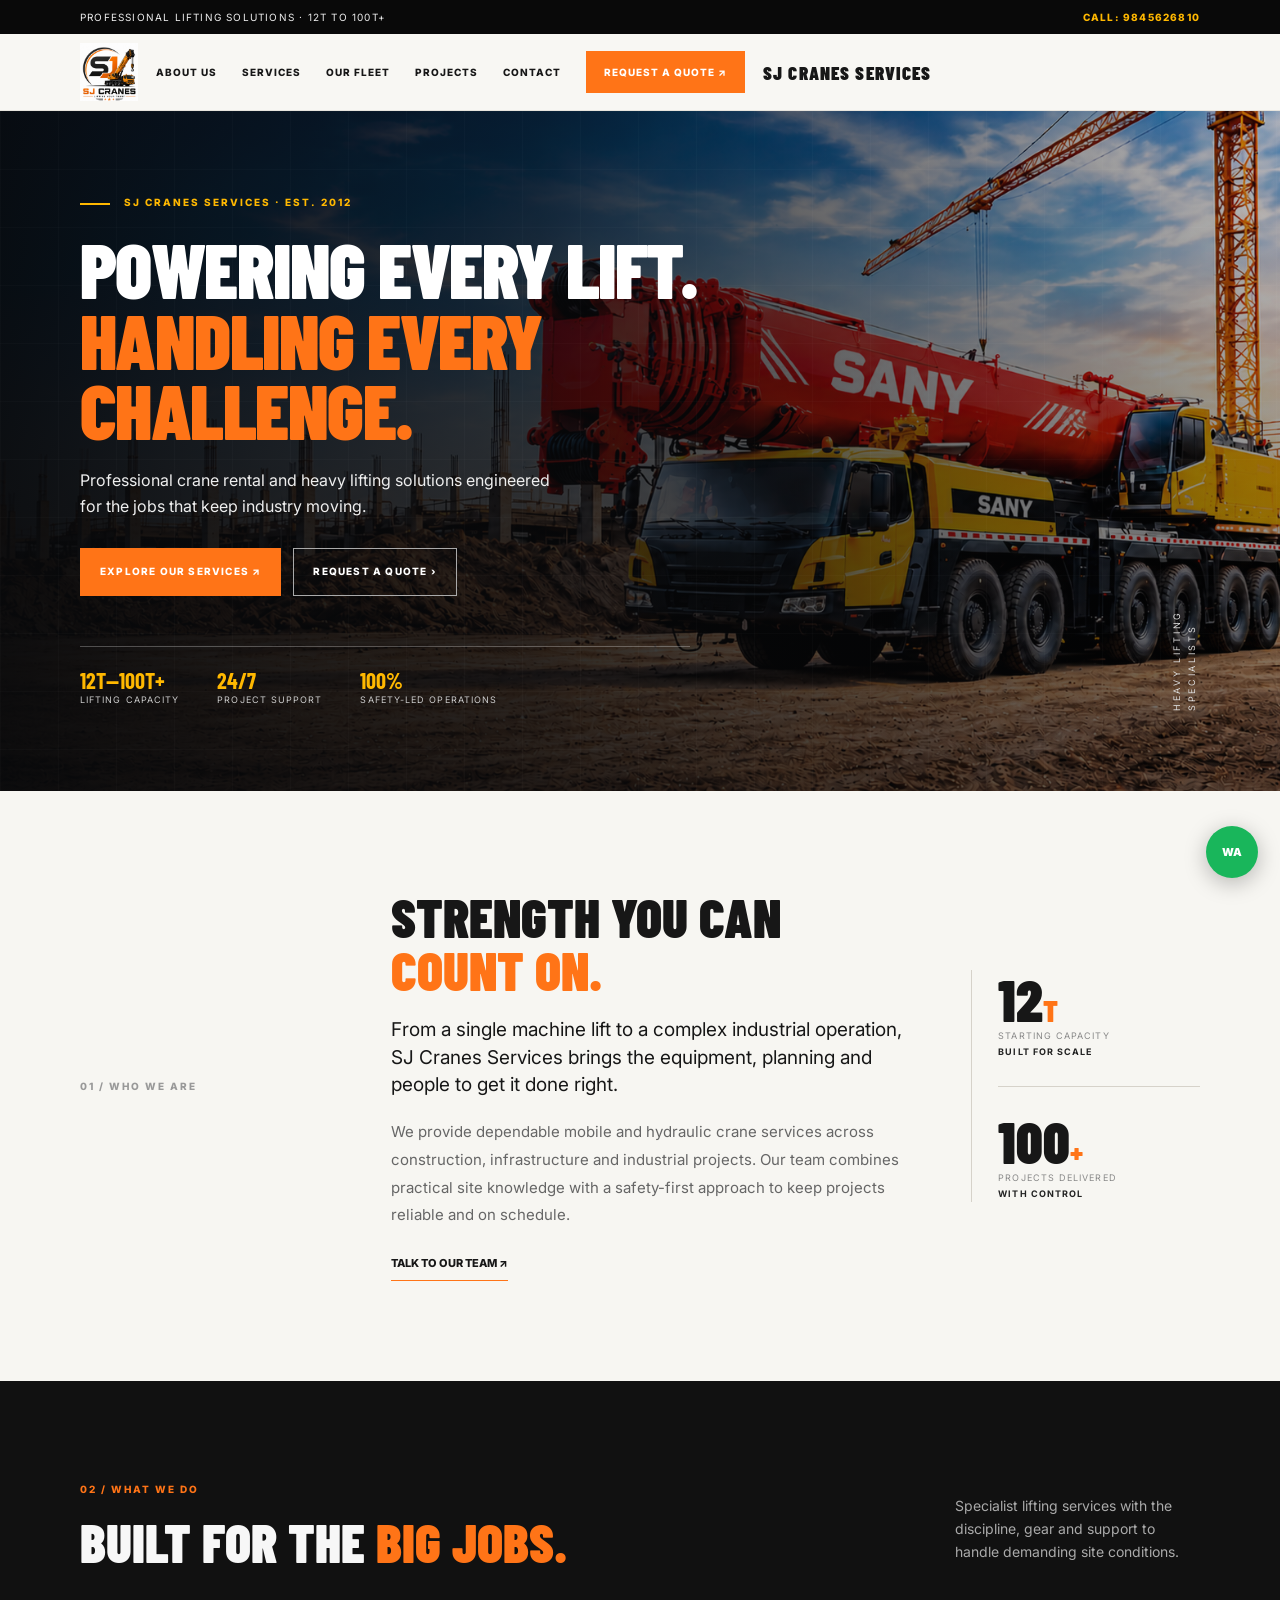
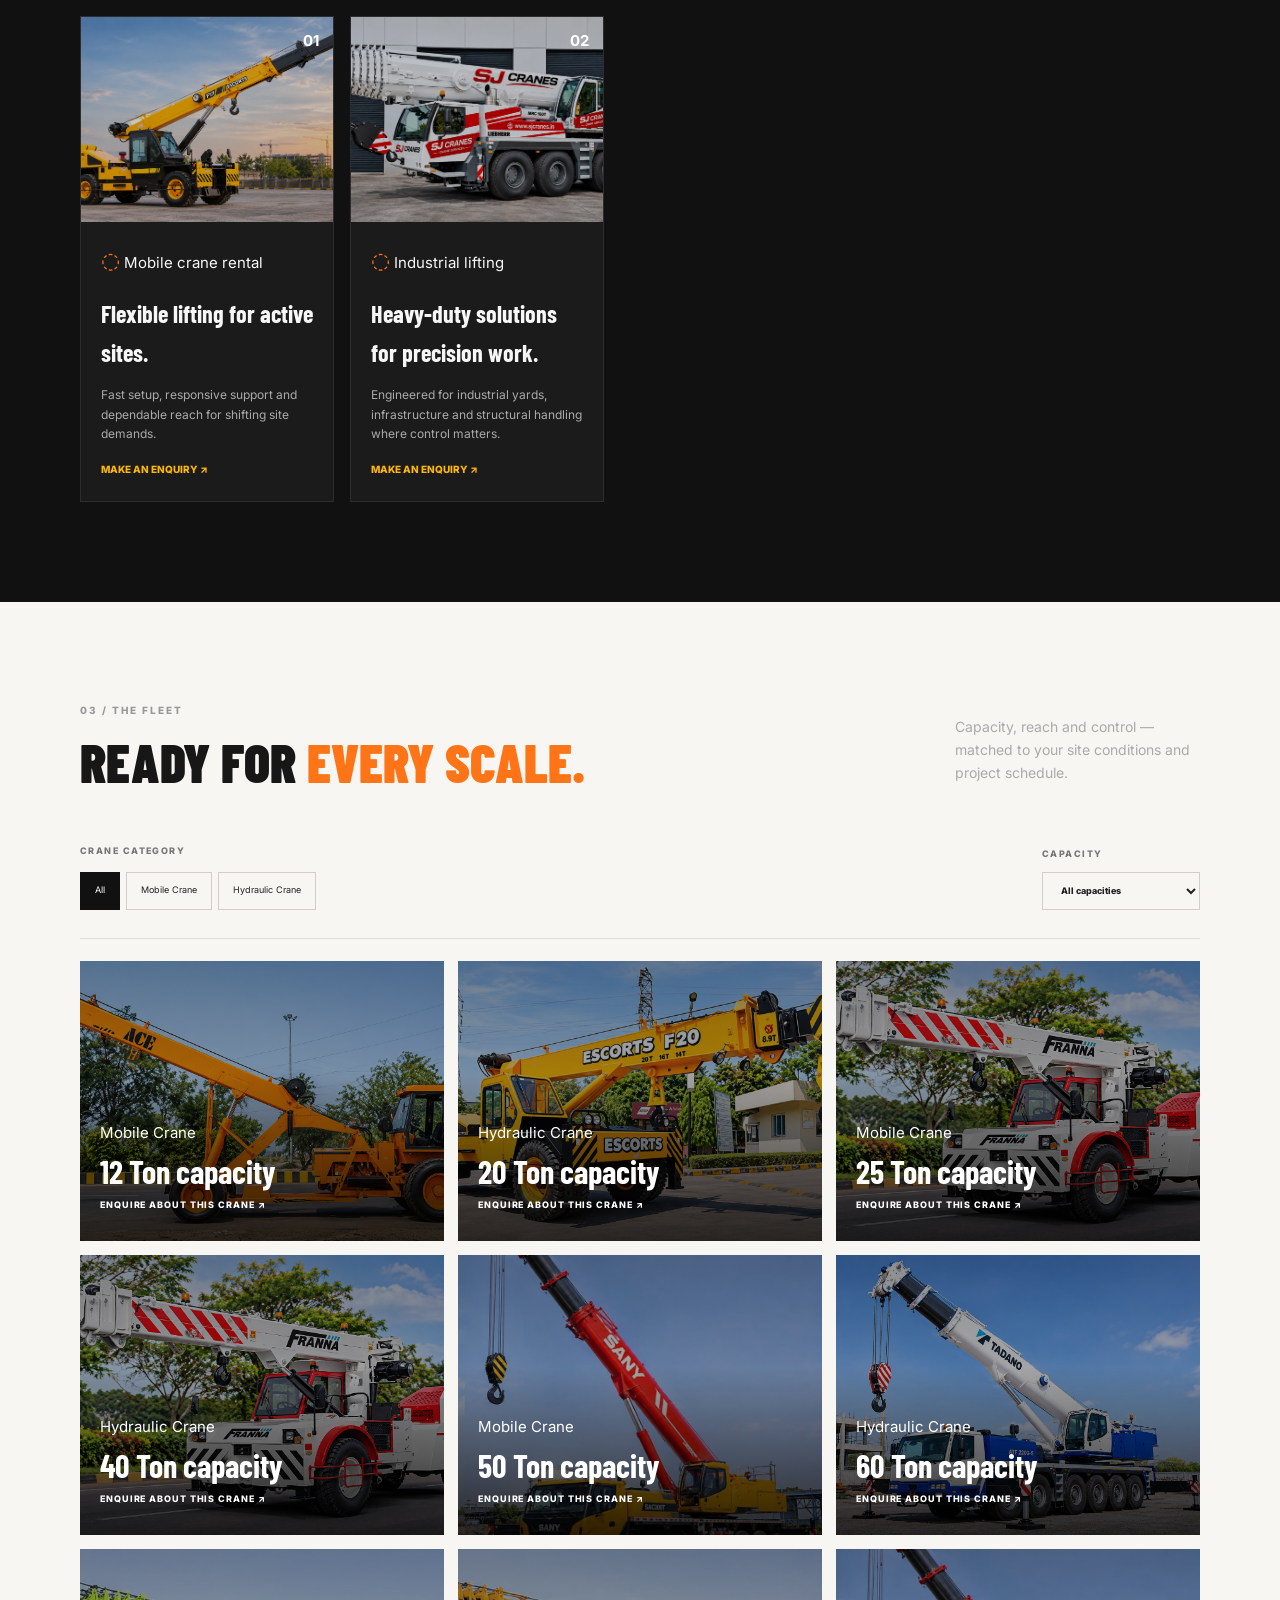
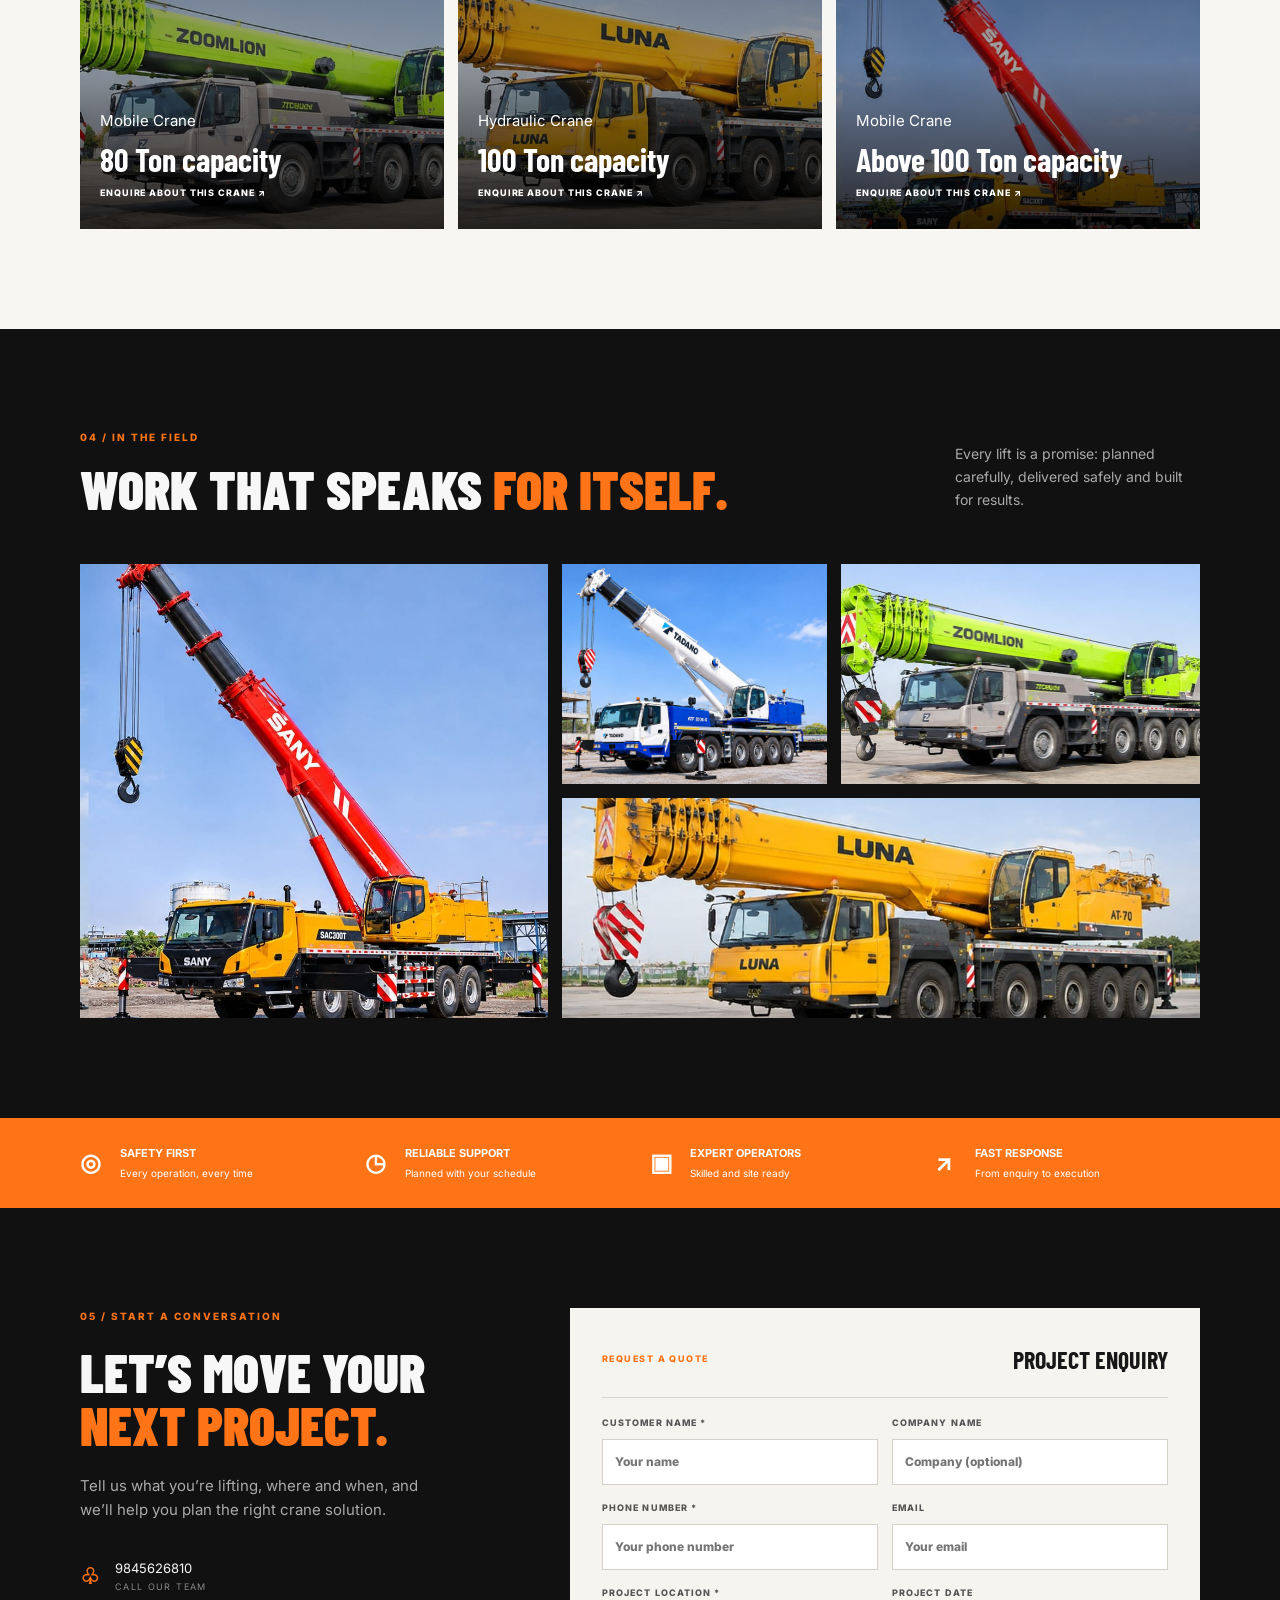
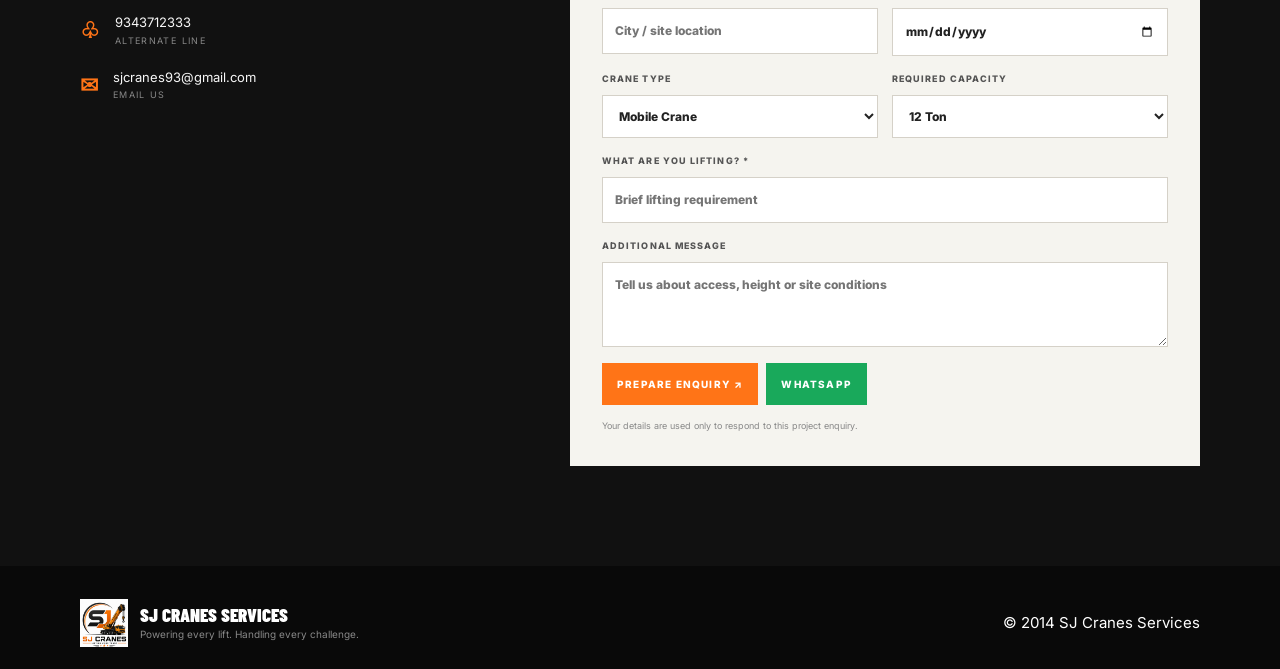
==== commit 70a87500: "Change the number" ====
--- a/index.html
+++ b/index.html
@@ -139,8 +139,8 @@
       </div>
     </section>
   </main>
-  <footer><div class="container footer-inner"><a class="footer-brand" href="#home"><img src="./sj-cranes-logo.png" alt=""><span><b>SJ CRANES SERVICES</b><small>Powering every lift. Handling every challenge.</small></span></a><p>© 2025 SJ Cranes Services</p></div></footer>
-  <a class="floating-whatsapp" href="https://wa.me/919343712333" target="_blank" rel="noreferrer" aria-label="Chat on WhatsApp">WA</a>
+  <footer><div class="container footer-inner"><a class="footer-brand" href="#home"><img src="./sj-cranes-logo.png" alt=""><span><b>SJ CRANES SERVICES</b><small>Powering every lift. Handling every challenge.</small></span></a><p>© 2014 SJ Cranes Services</p></div></footer>
+  <a class="floating-whatsapp" href="https://wa.me/919845626810" target="_blank" rel="noreferrer" aria-label="Chat on WhatsApp">WA</a>
   <div class="lightbox" id="lightbox" aria-hidden="true"><button id="lightboxClose" aria-label="Close">×</button><img id="lightboxImage" alt="Expanded crane project"></div>
   <script src="./main.js"></script>
 </body>
--- a/style.css
+++ b/style.css
@@ -364,6 +364,7 @@
   width: 100%;
   height: 100%;
   object-fit: cover;
+  filter: brightness(0.78);
 }
 .service-image b {
   position: absolute;
@@ -468,8 +469,13 @@
 .fleet-card:after {
   content: "";
   position: absolute;
-  inset: 20% 0 0;
-  background: linear-gradient(transparent, rgba(0, 0, 0, 0.9));
+  inset: 0;
+  background: linear-gradient(
+    180deg,
+    rgba(8, 10, 14, 0.46) 0%,
+    rgba(8, 10, 14, 0.36) 40%,
+    rgba(0, 0, 0, 0.82) 100%
+  );
 }
 .fleet-card-content {
   position: relative;
@@ -981,3 +987,50 @@
     bottom: 15px;
   }
 }
+
+/* Show each crane's existing capacity and enquiry control over its photo. */
+.fleet-card > div {
+  position: relative;
+  z-index: 1;
+  display: flex;
+  flex-direction: column;
+  width: 100%;
+  padding: 20px;
+}
+.fleet-card .category {
+  order: 1;
+}
+.fleet-card p {
+  order: 2;
+  margin: 8px 0 2px;
+  color: #fff;
+  font: 700 32px/1.1 "Barlow Condensed", Impact, sans-serif;
+}
+.fleet-card h3 {
+  order: 3;
+  margin: 4px 0 10px;
+  color: #ddd;
+  font: 400 11px/1.5 Inter, Arial, sans-serif;
+  display: none;
+}
+.fleet-card button[data-capacity] {
+  order: 4;
+  align-self: flex-start;
+  min-height: 30px;
+  padding: 0;
+  border: 0;
+  background: transparent;
+  color: #fff;
+  font-size: 9px;
+  font-weight: 800;
+  letter-spacing: 0.1em;
+  text-align: left;
+}
+.fleet-card button[data-capacity]:hover {
+  color: var(--yellow);
+}
+@media (max-width: 650px) {
+  .fleet-card > div {
+    padding: 20px;
+  }
+}
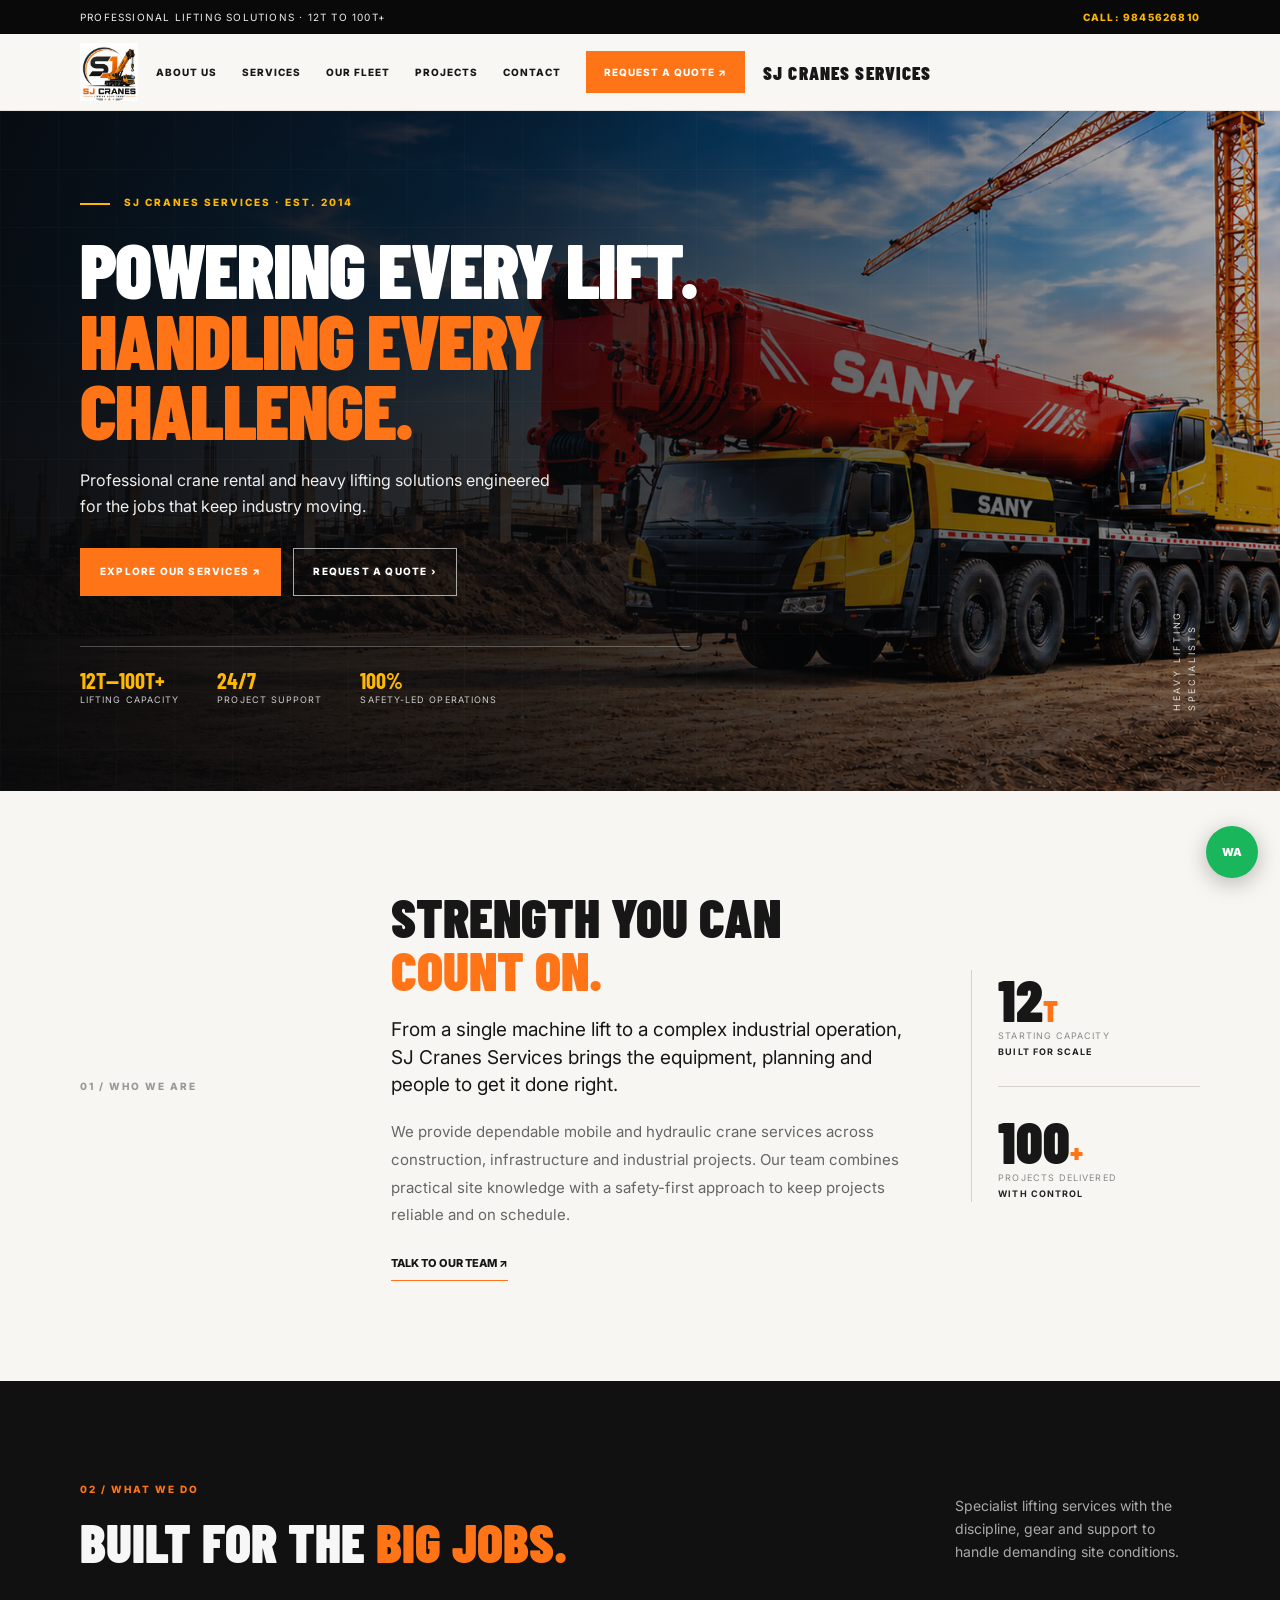
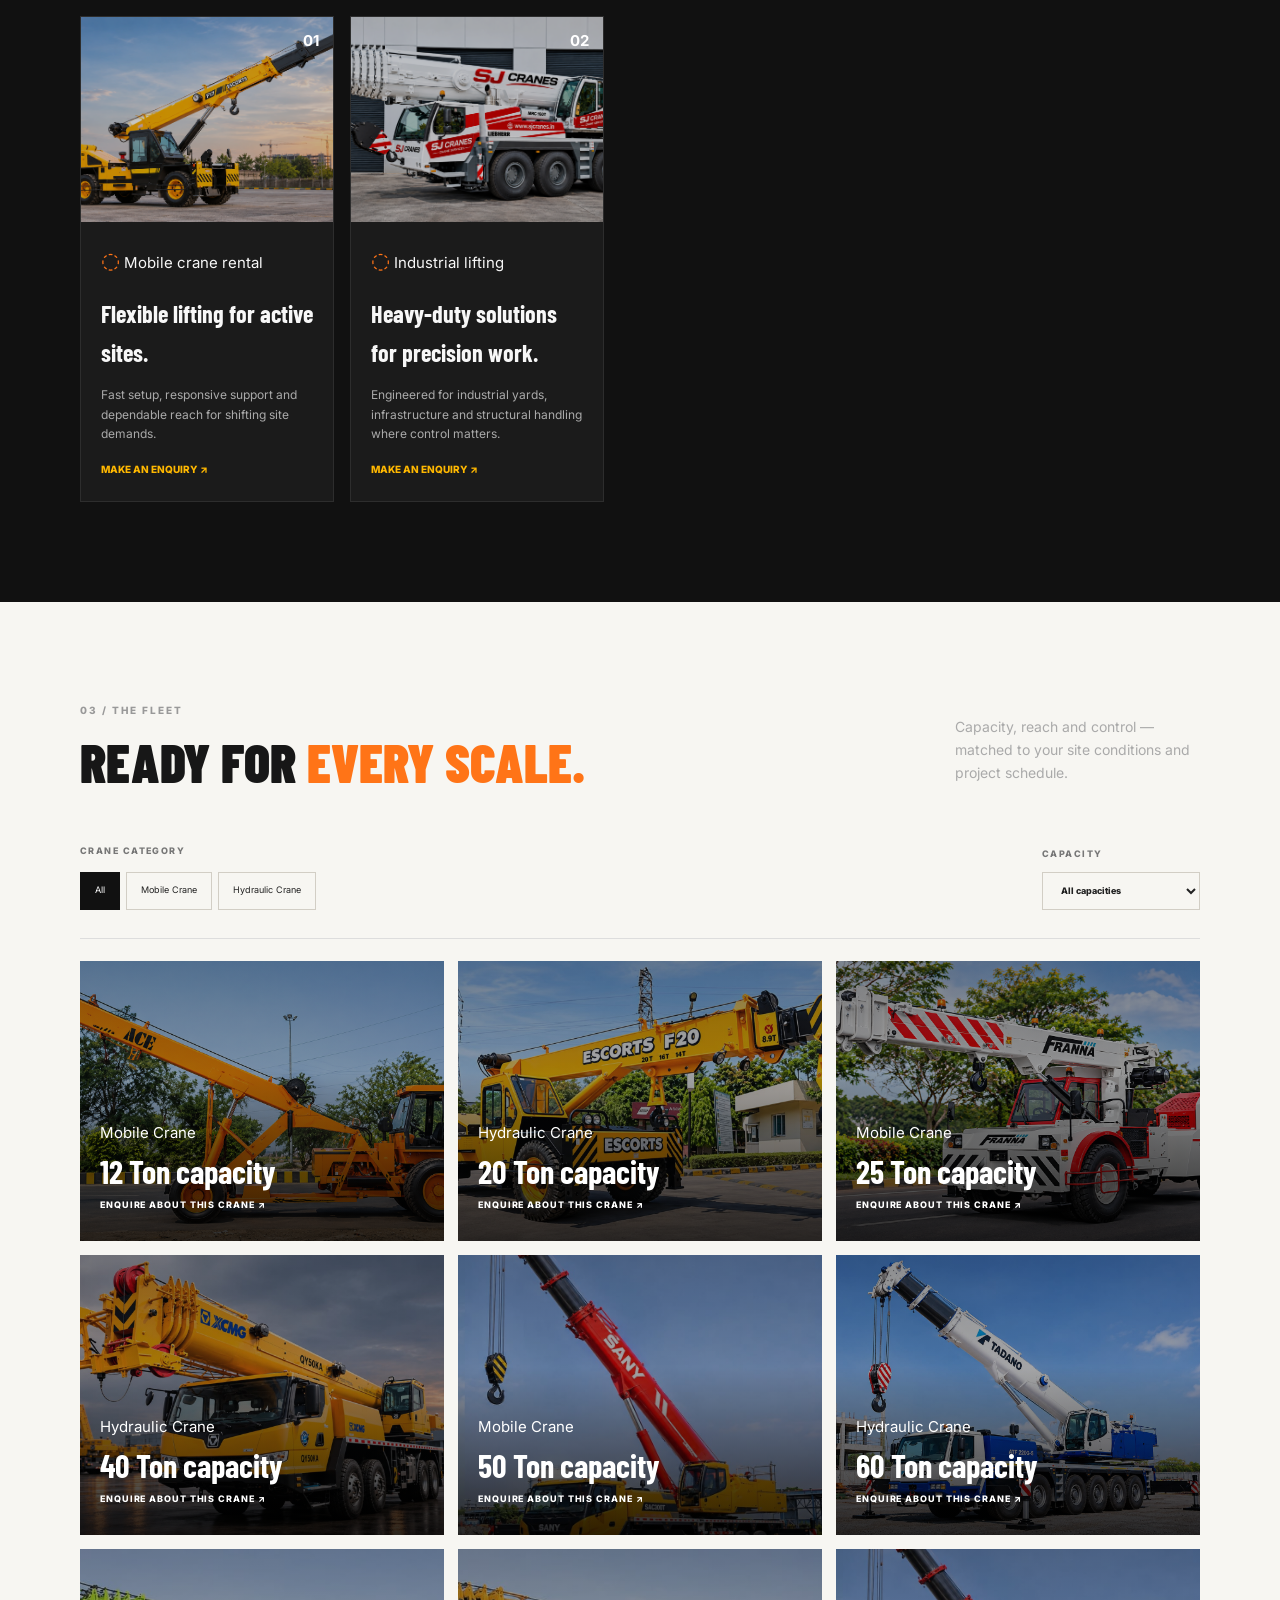
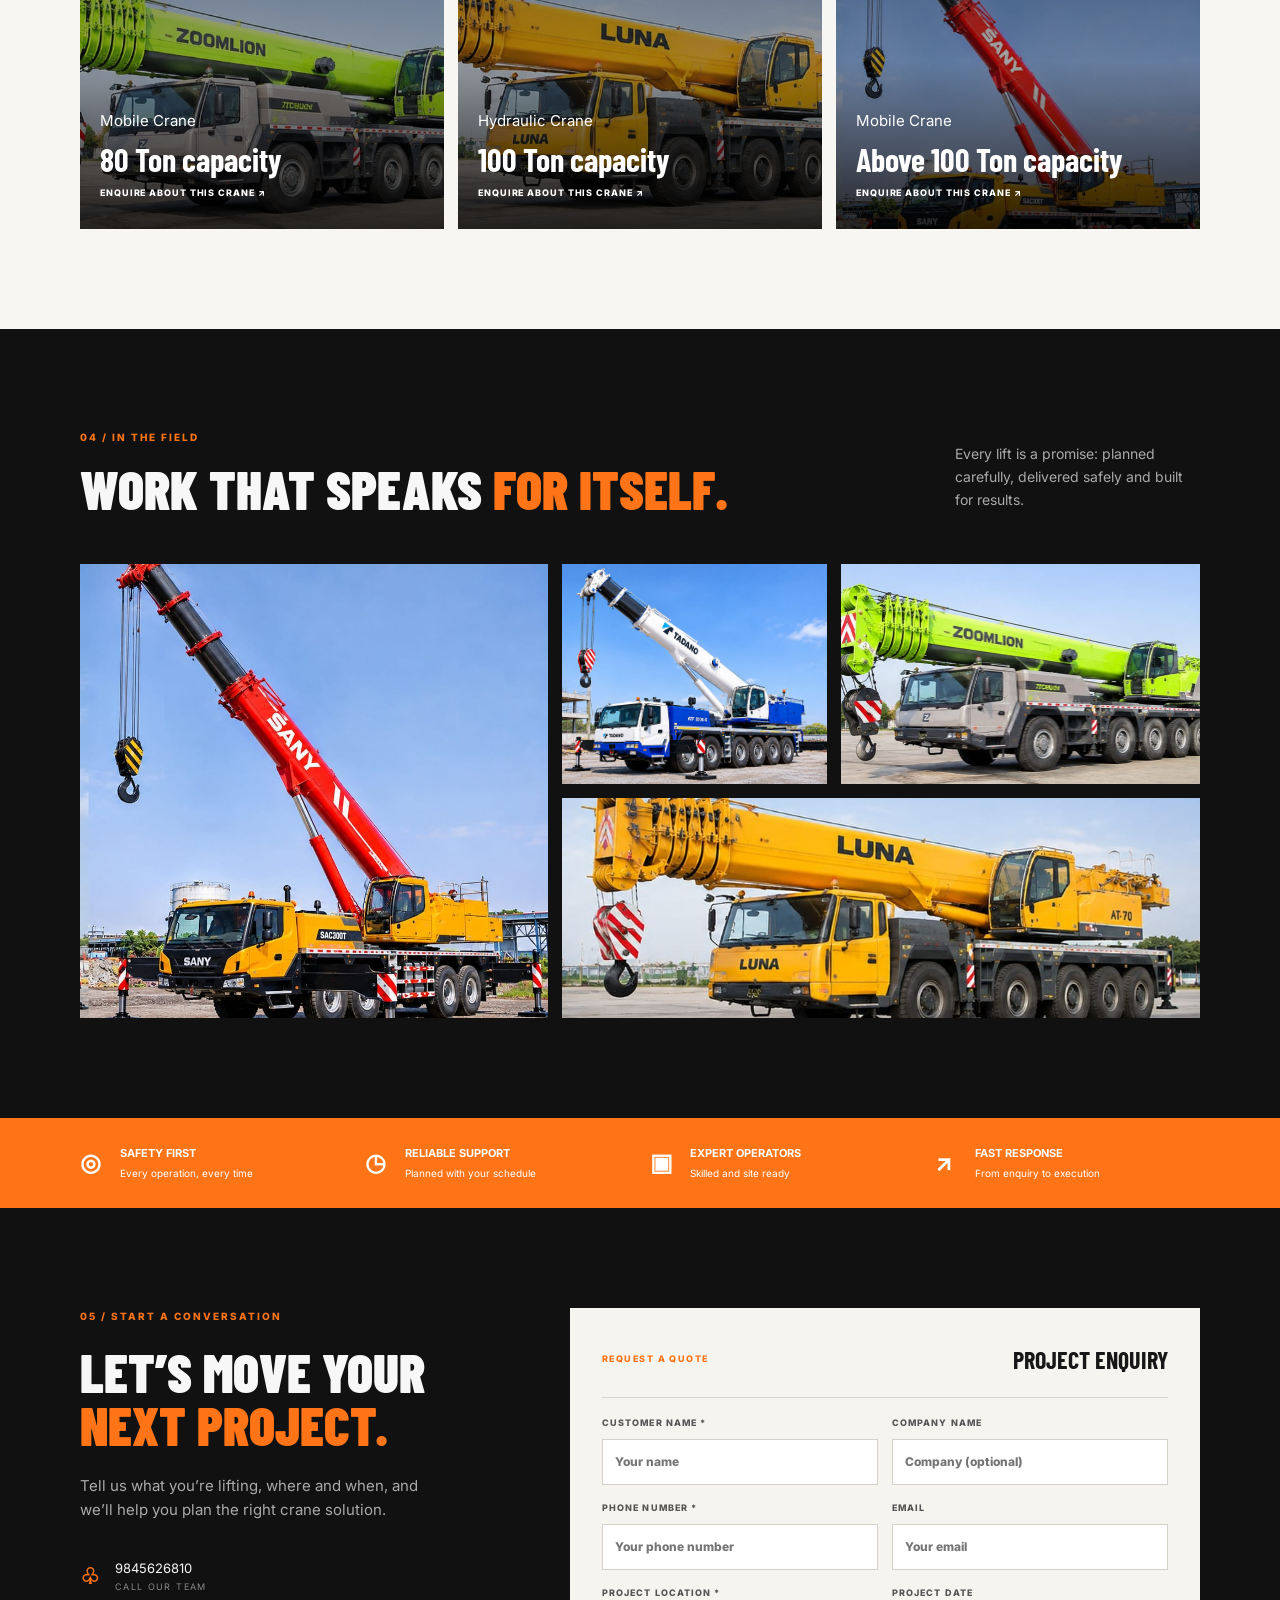
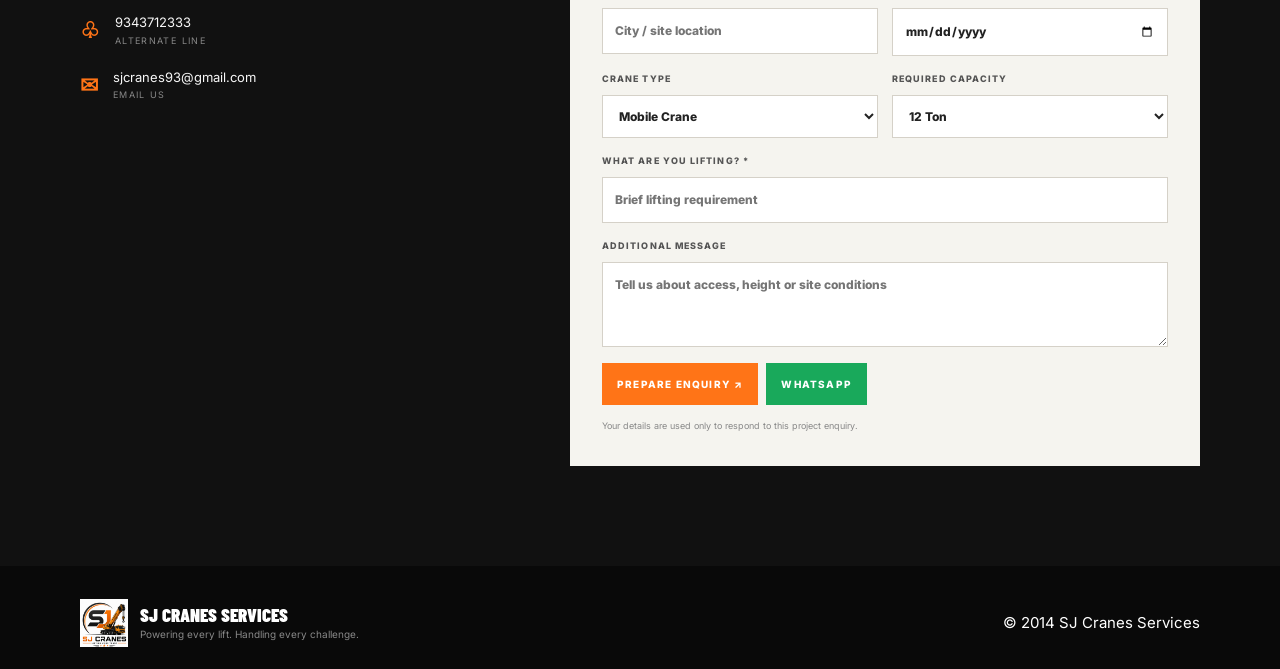
==== commit 71c11b14: "added new Image and updated the Main js" ====
--- a/index.html
+++ b/index.html
@@ -28,7 +28,7 @@
   <div class="hero-grid"></div>
   <div class="container hero-content">
         <div class="hero-copy reveal">
-          <div class="eyebrow"><i></i> SJ CRANES SERVICES · EST. 2012</div>
+          <div class="eyebrow"><i></i> SJ CRANES SERVICES · EST. 2014</div>
           <h1>POWERING EVERY LIFT.<br><em>HANDLING EVERY CHALLENGE.</em></h1>
           <p>Professional crane rental and heavy lifting solutions engineered for the jobs that keep industry moving.</p>
           <div class="hero-actions"><a class="button primary" href="#services">Explore our services ↗</a><a class="button outline" href="#contact">Request a quote ›</a></div>
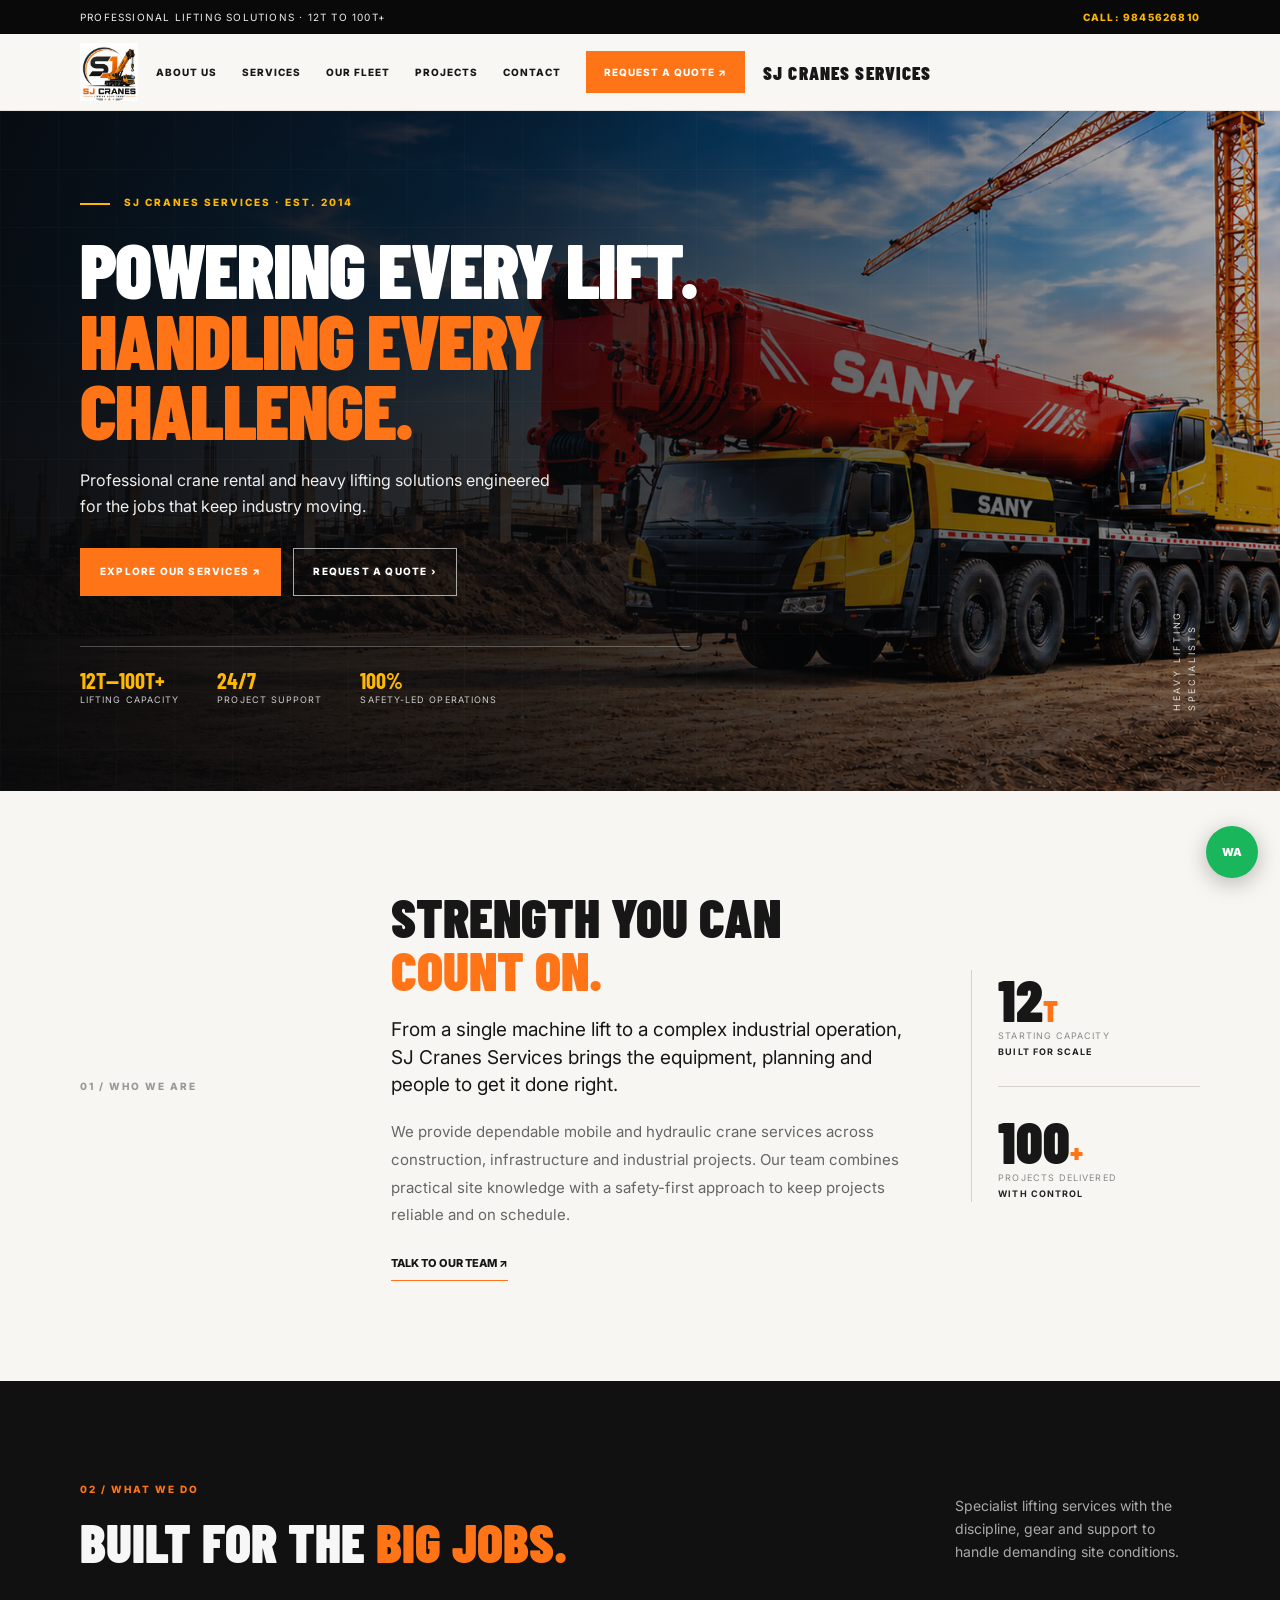
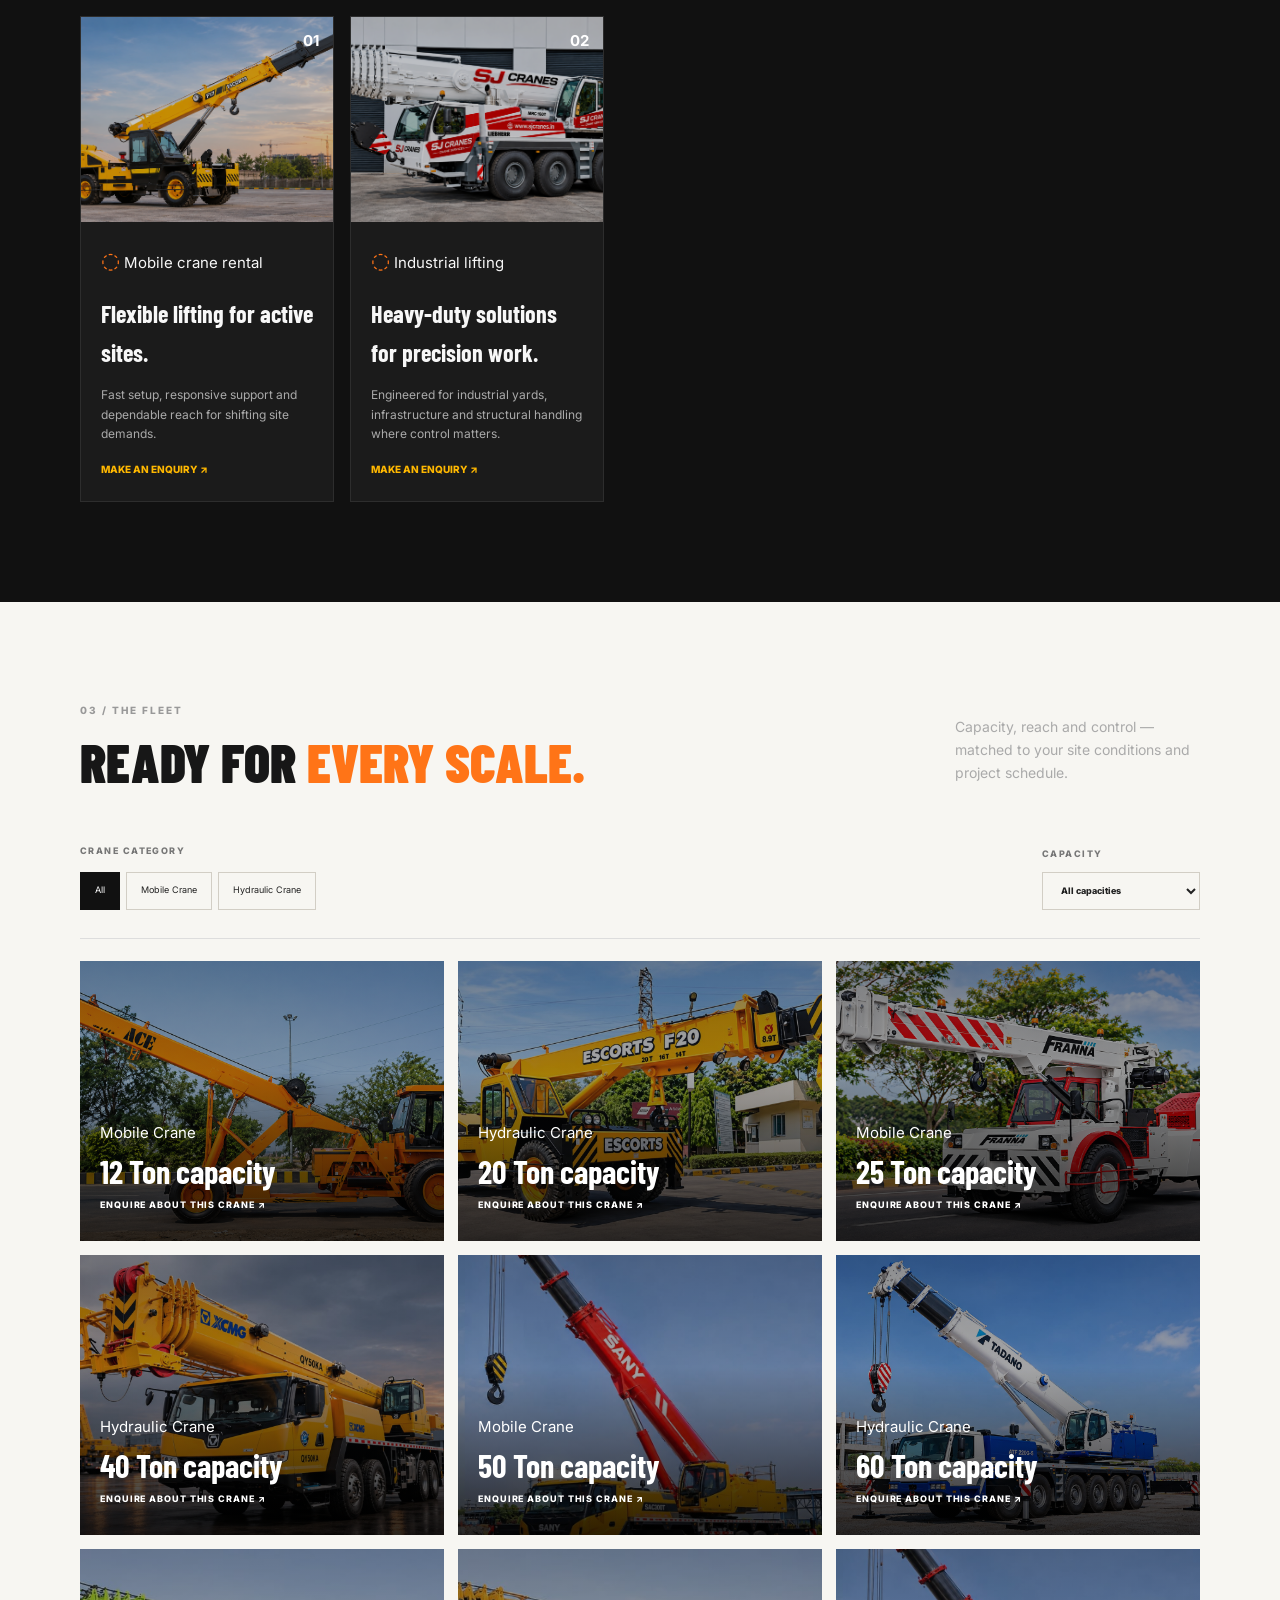
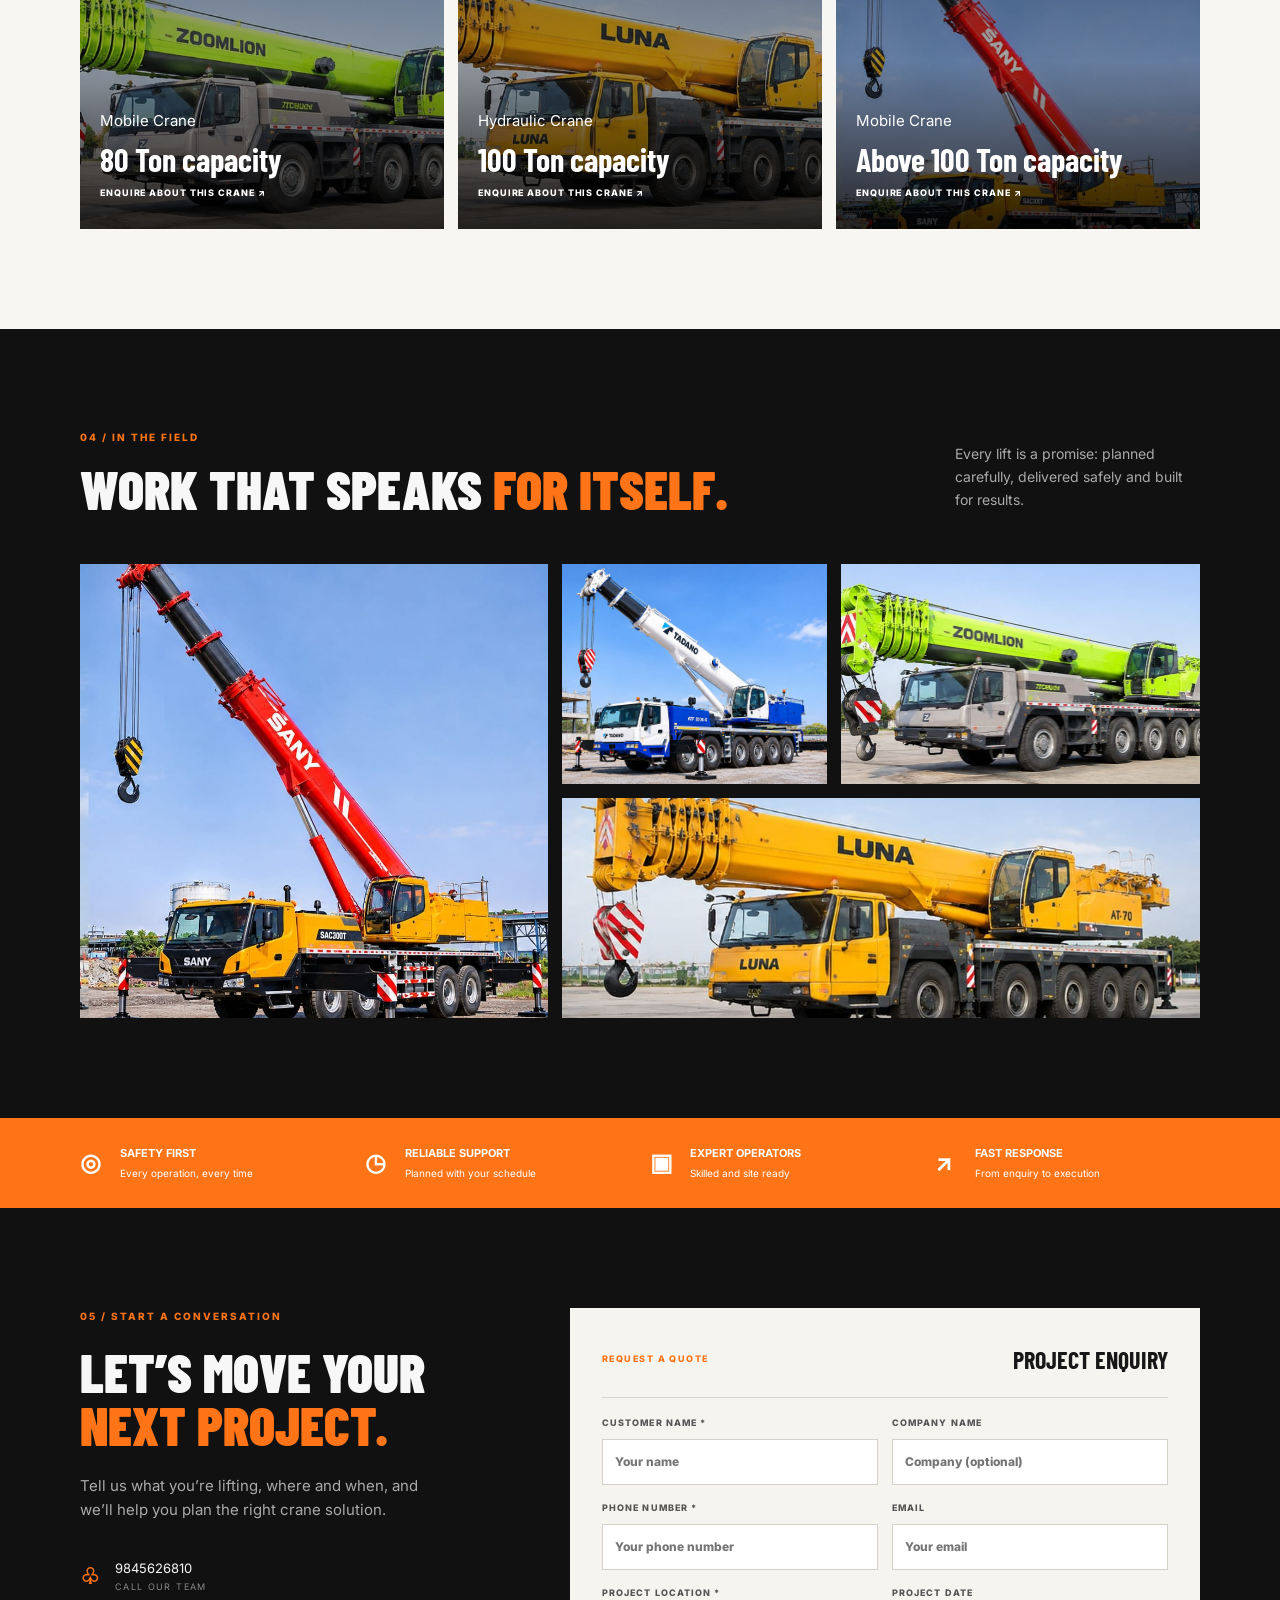
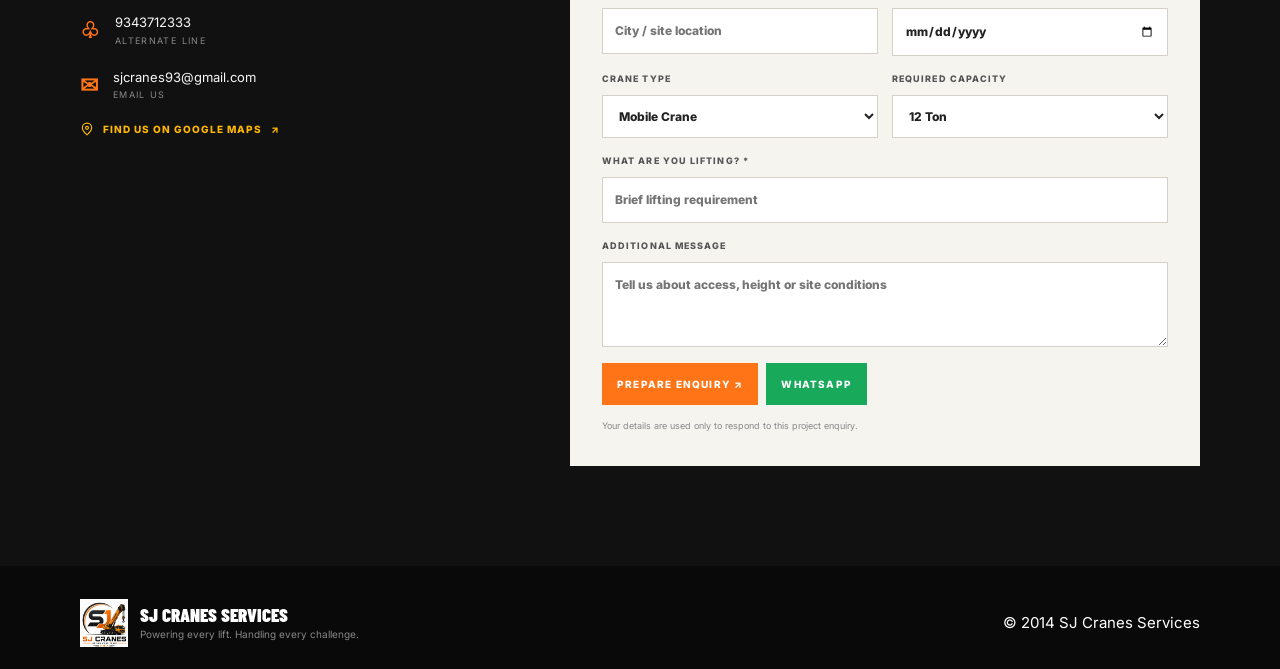
==== commit f2baae42: "Location icon is updated" ====
--- a/index.html
+++ b/index.html
@@ -110,7 +110,7 @@
     <section id="contact" class="section contact-section">
       <div class="container contact-grid">
         <div class="contact-copy"><div class="section-tag orange">05 / START A CONVERSATION</div><h2>LET’S MOVE YOUR<br><span>NEXT PROJECT.</span></h2><p>Tell us what you’re lifting, where and when, and we’ll help you plan the right crane solution.</p>
-          <div class="contact-list"><a href="tel:+919845626810"><b>♧</b><span>9845626810<small>CALL OUR TEAM</small></span></a><a href="tel:+919343712333"><b>♧</b><span>9343712333<small>ALTERNATE LINE</small></span></a><a href="mailto:sjcranes93@gmail.com"><b>✉</b><span>sjcranes93@gmail.com<small>EMAIL US</small></span></a></div>
+          <div class="contact-list"><a href="tel:+919845626810"><b>♧</b><span>9845626810<small>CALL OUR TEAM</small></span></a><a href="tel:+919343712333"><b>♧</b><span>9343712333<small>ALTERNATE LINE</small></span></a><a href="mailto:sjcranes93@gmail.com"><b>✉</b><span>sjcranes93@gmail.com<small>EMAIL US</small></span></a><span class="map-link"><svg viewBox="0 0 24 24" aria-hidden="true"><path d="M20 10c0 5-8 12-8 12S4 15 4 10a8 8 0 1 1 16 0Z"/><circle cx="12" cy="10" r="2.5"/></svg><span>FIND US ON GOOGLE MAPS</span><span aria-hidden="true">↗</span></span></div>
         </div>
         <form class="quote-form" id="quoteForm">
           <div class="form-heading"><span>REQUEST A QUOTE</span><b>PROJECT ENQUIRY</b></div>
--- a/style.css
+++ b/style.css
@@ -606,10 +606,19 @@
 }
 .map-link {
   display: inline-flex;
-  flex-direction: column;
+  align-items: center;
+  gap: 9px;
   color: var(--yellow);
   font-size: 10px;
   font-weight: 800;
+  letter-spacing: 0.1em;
+}
+.map-link svg {
+  width: 14px;
+  height: 14px;
+  fill: none;
+  stroke: currentColor;
+  stroke-width: 2;
 }
 .map-link small {
   margin-top: 5px;
